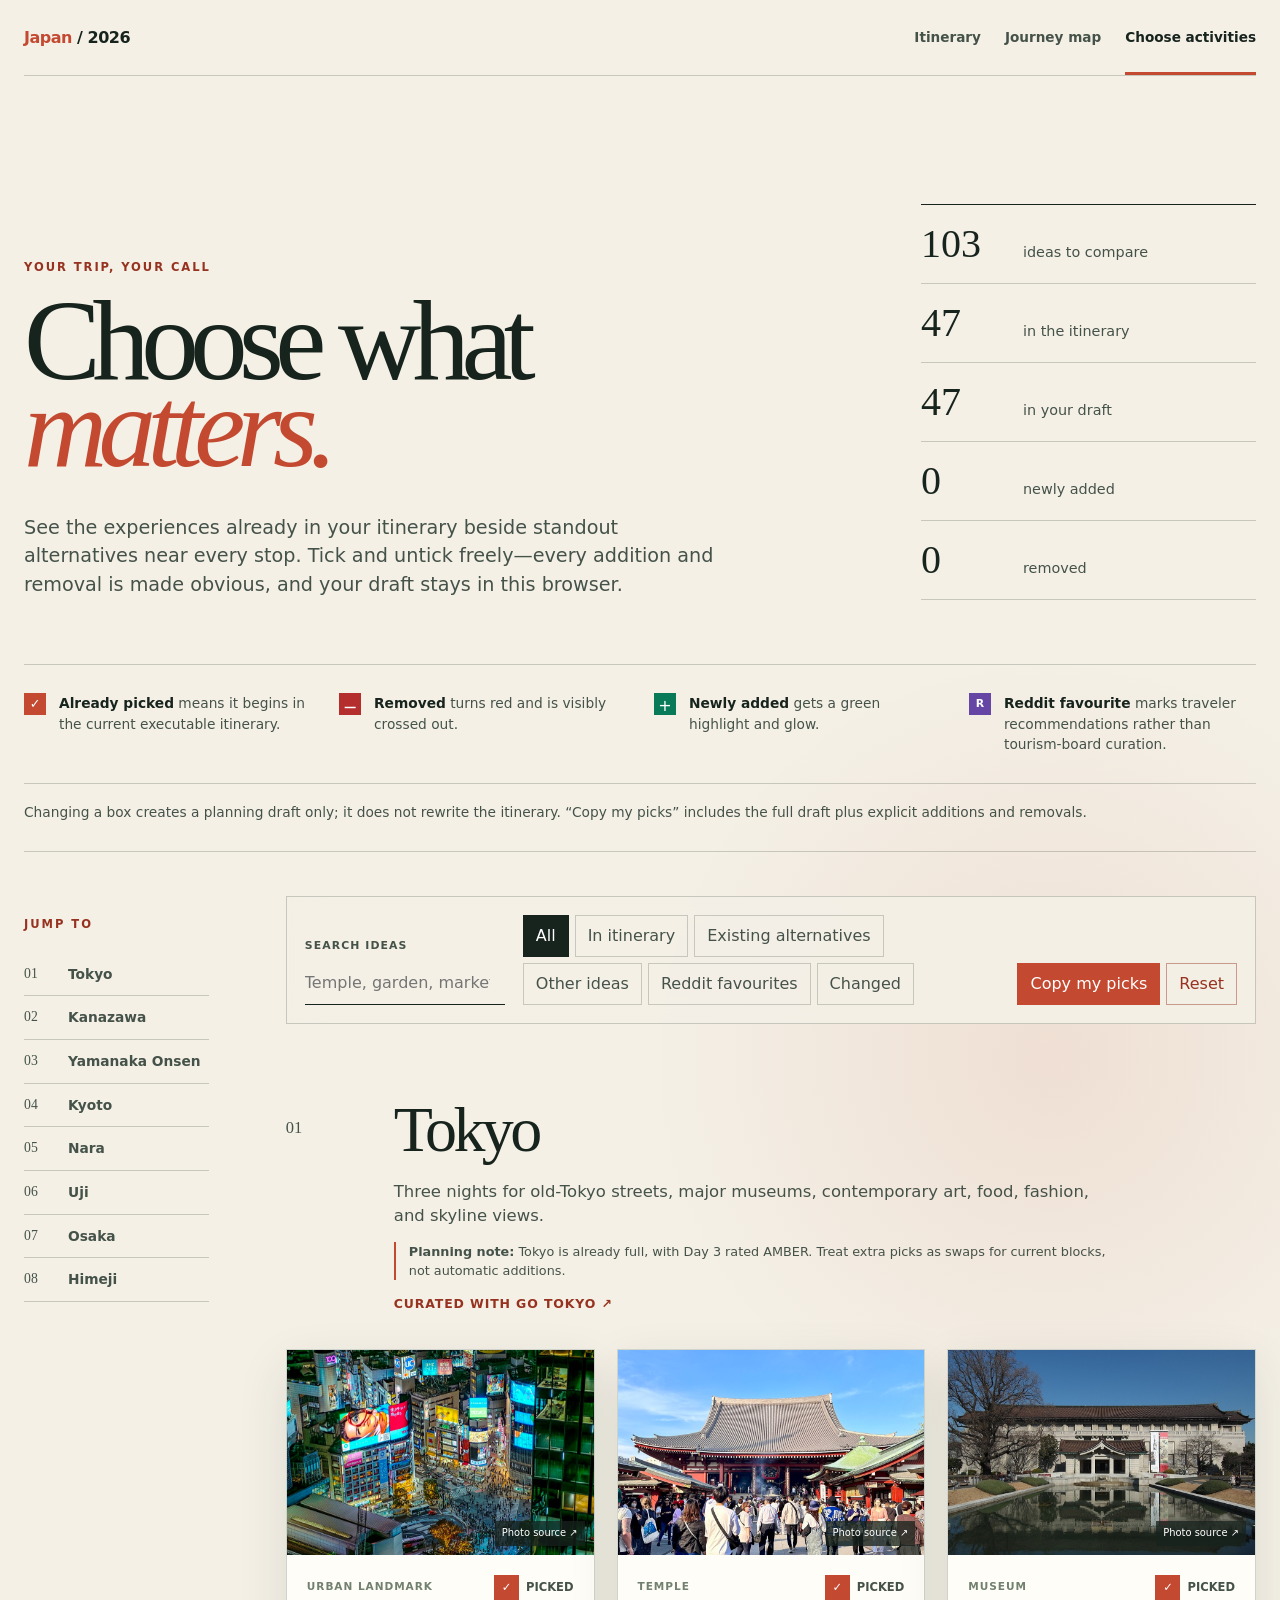
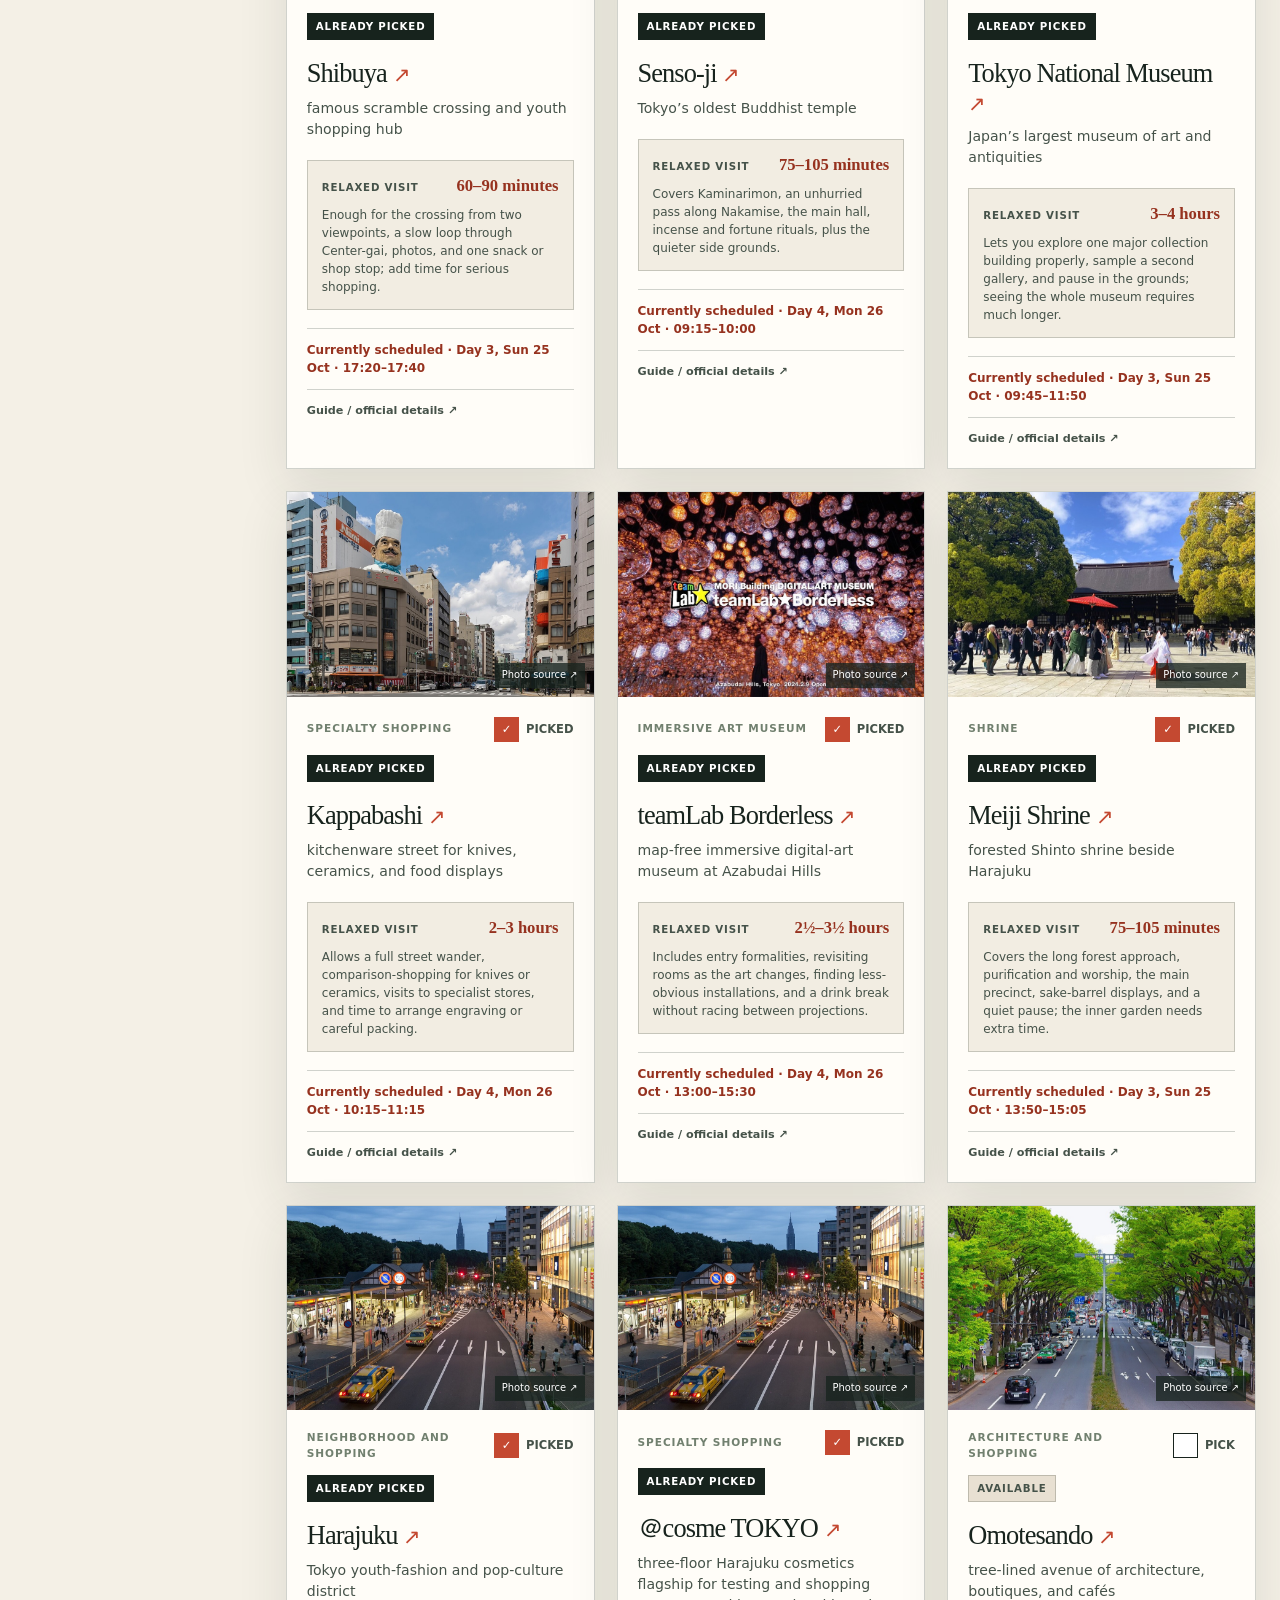
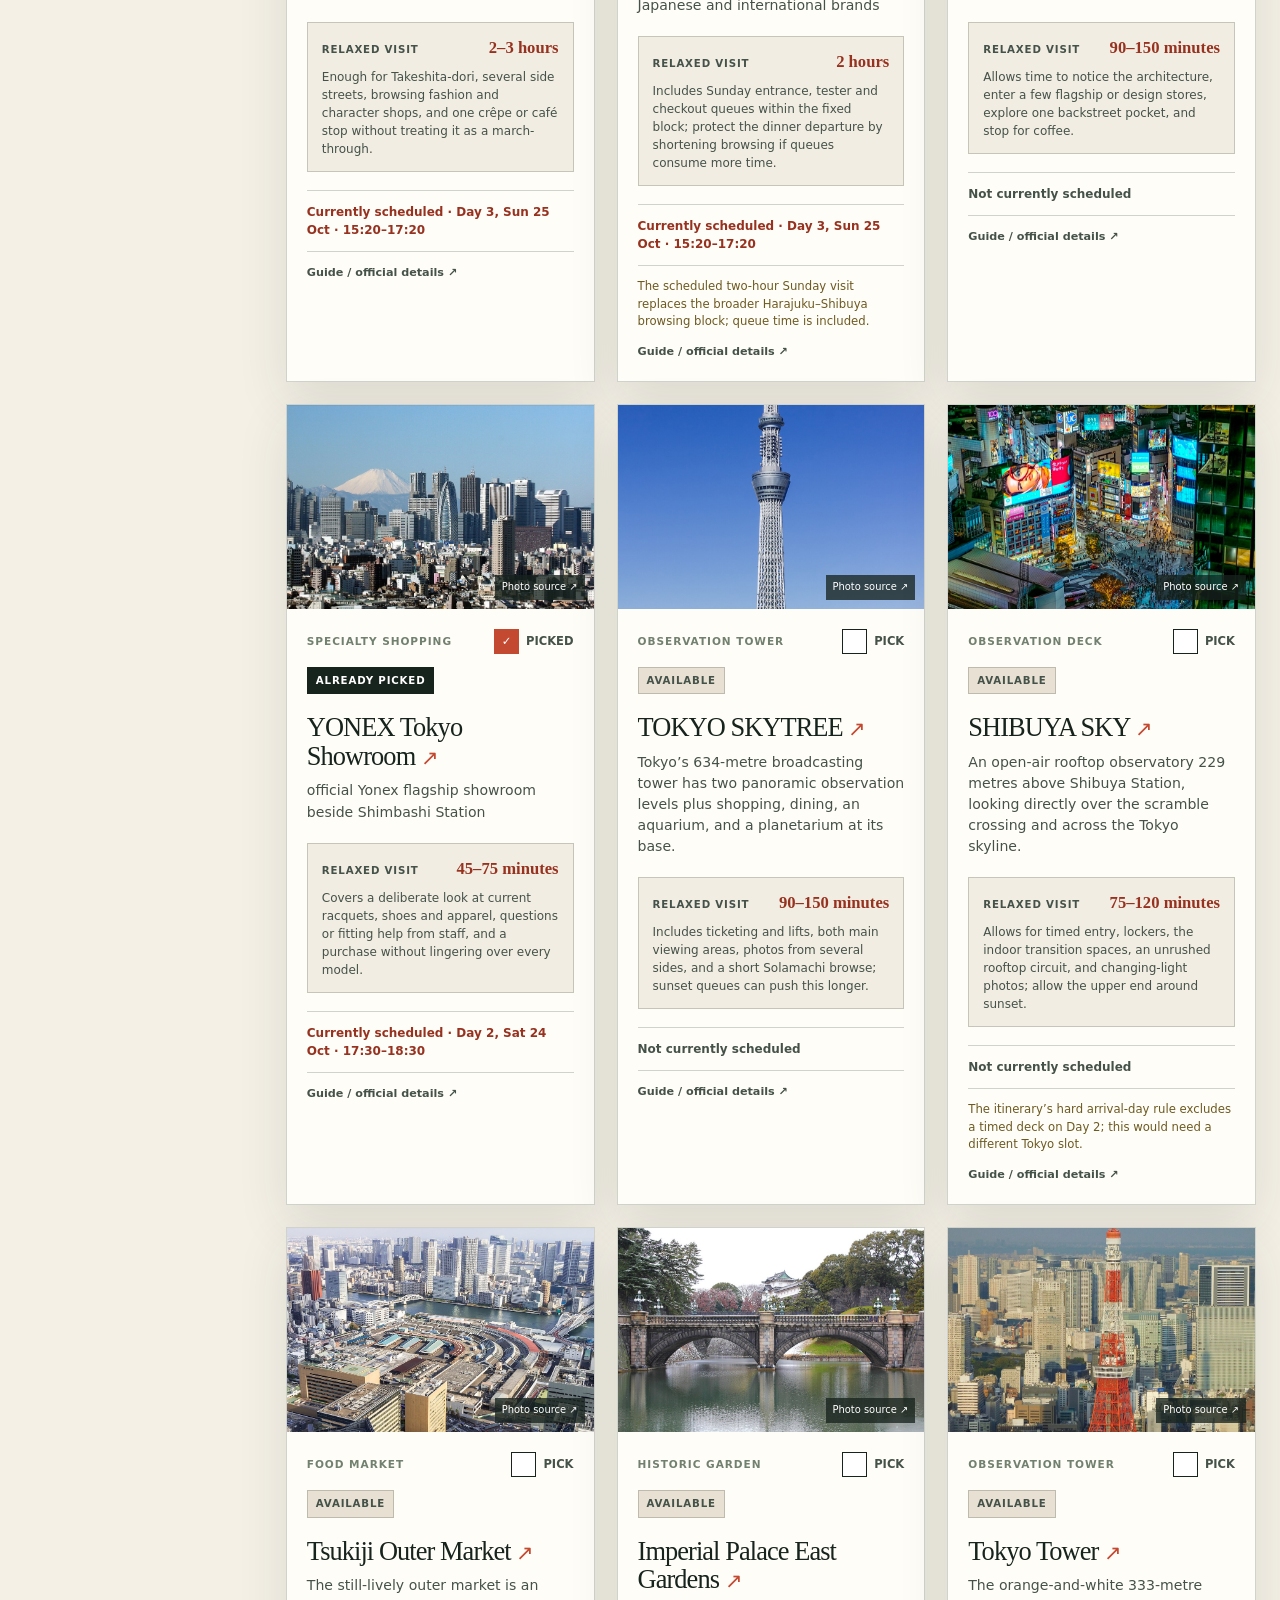
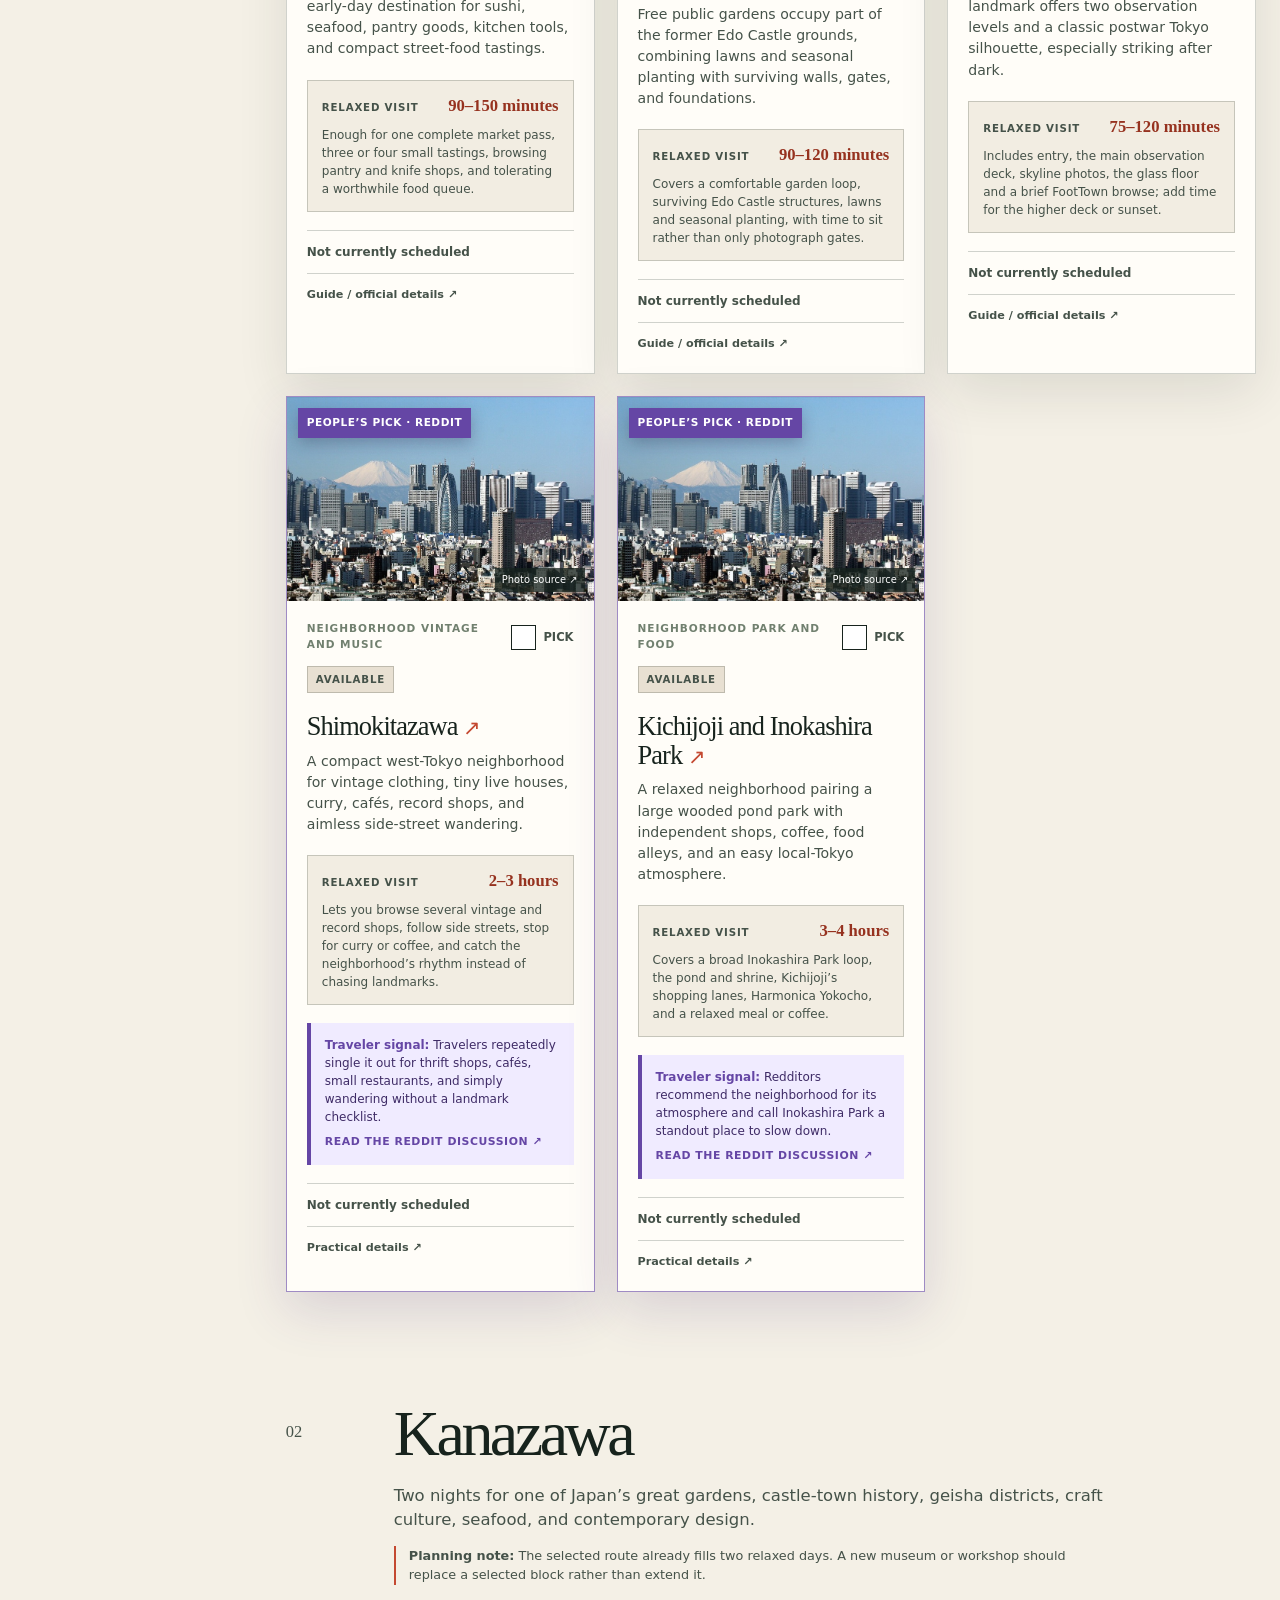
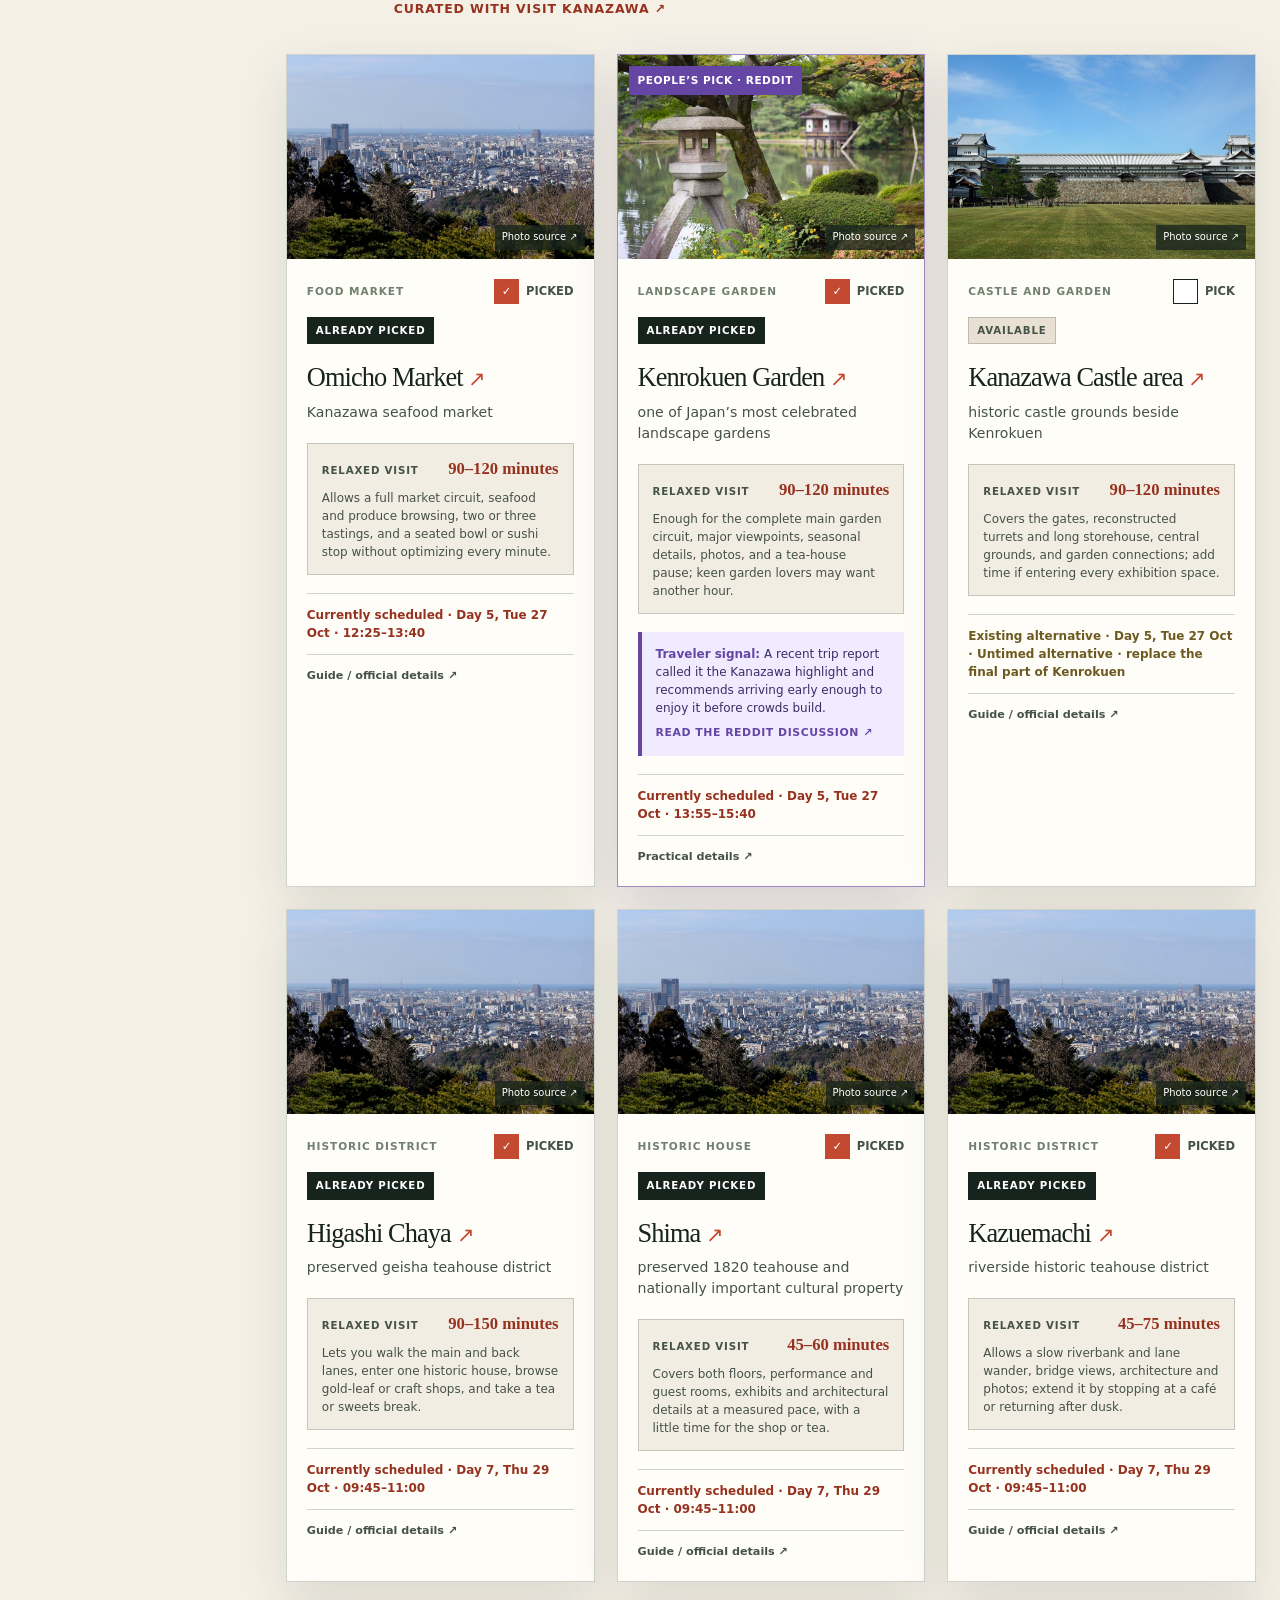
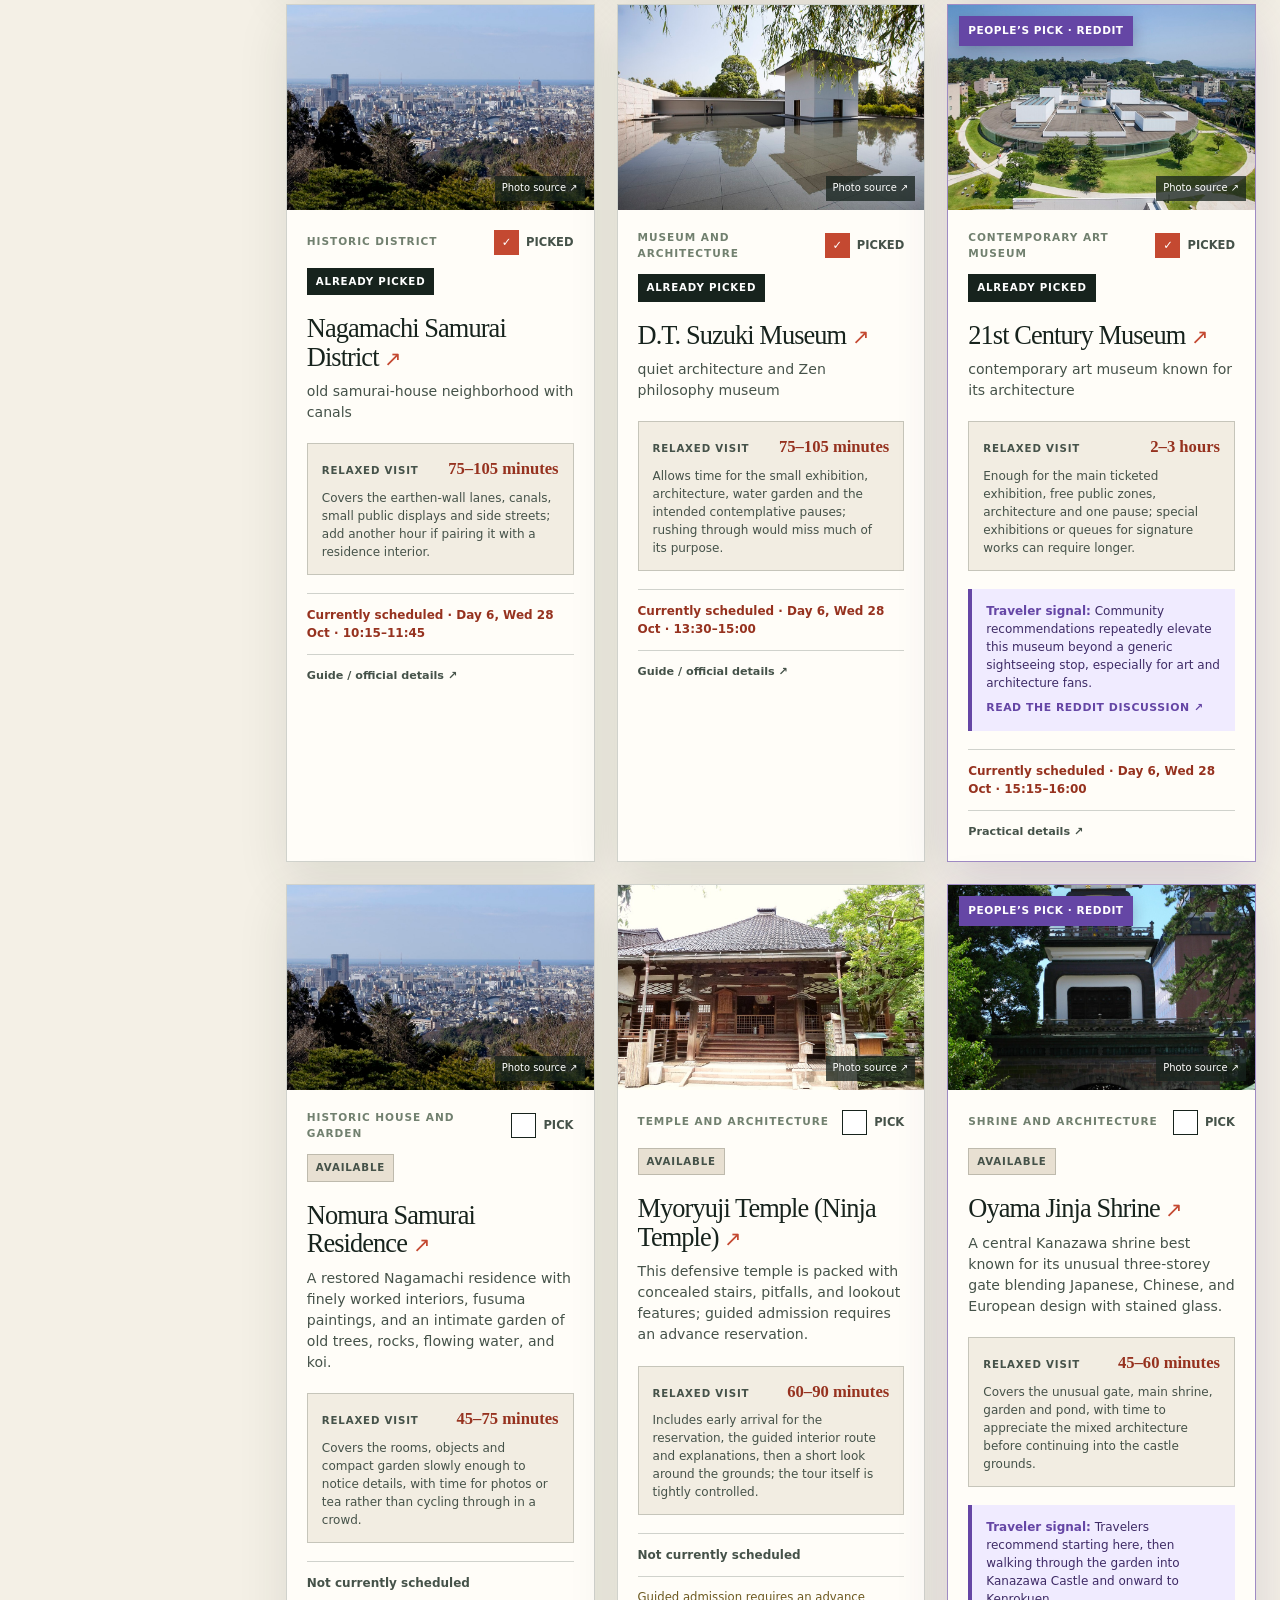
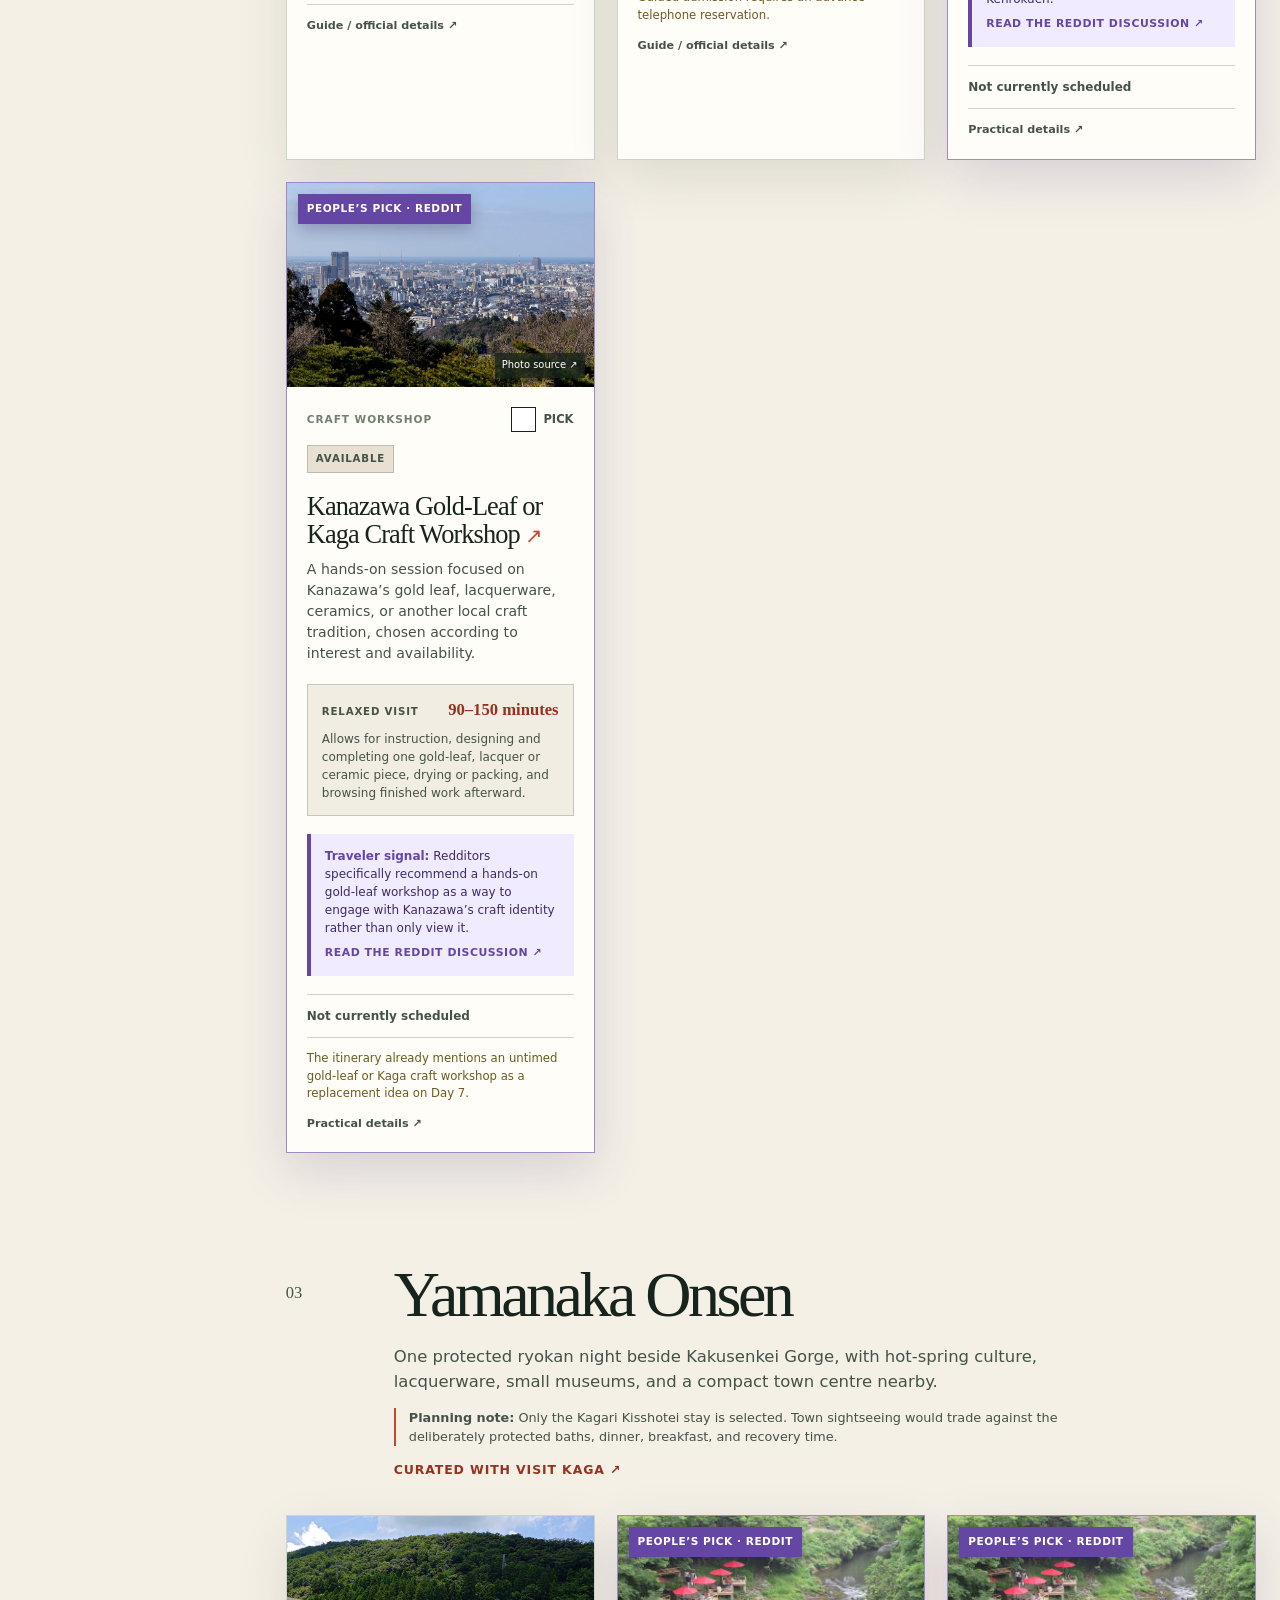
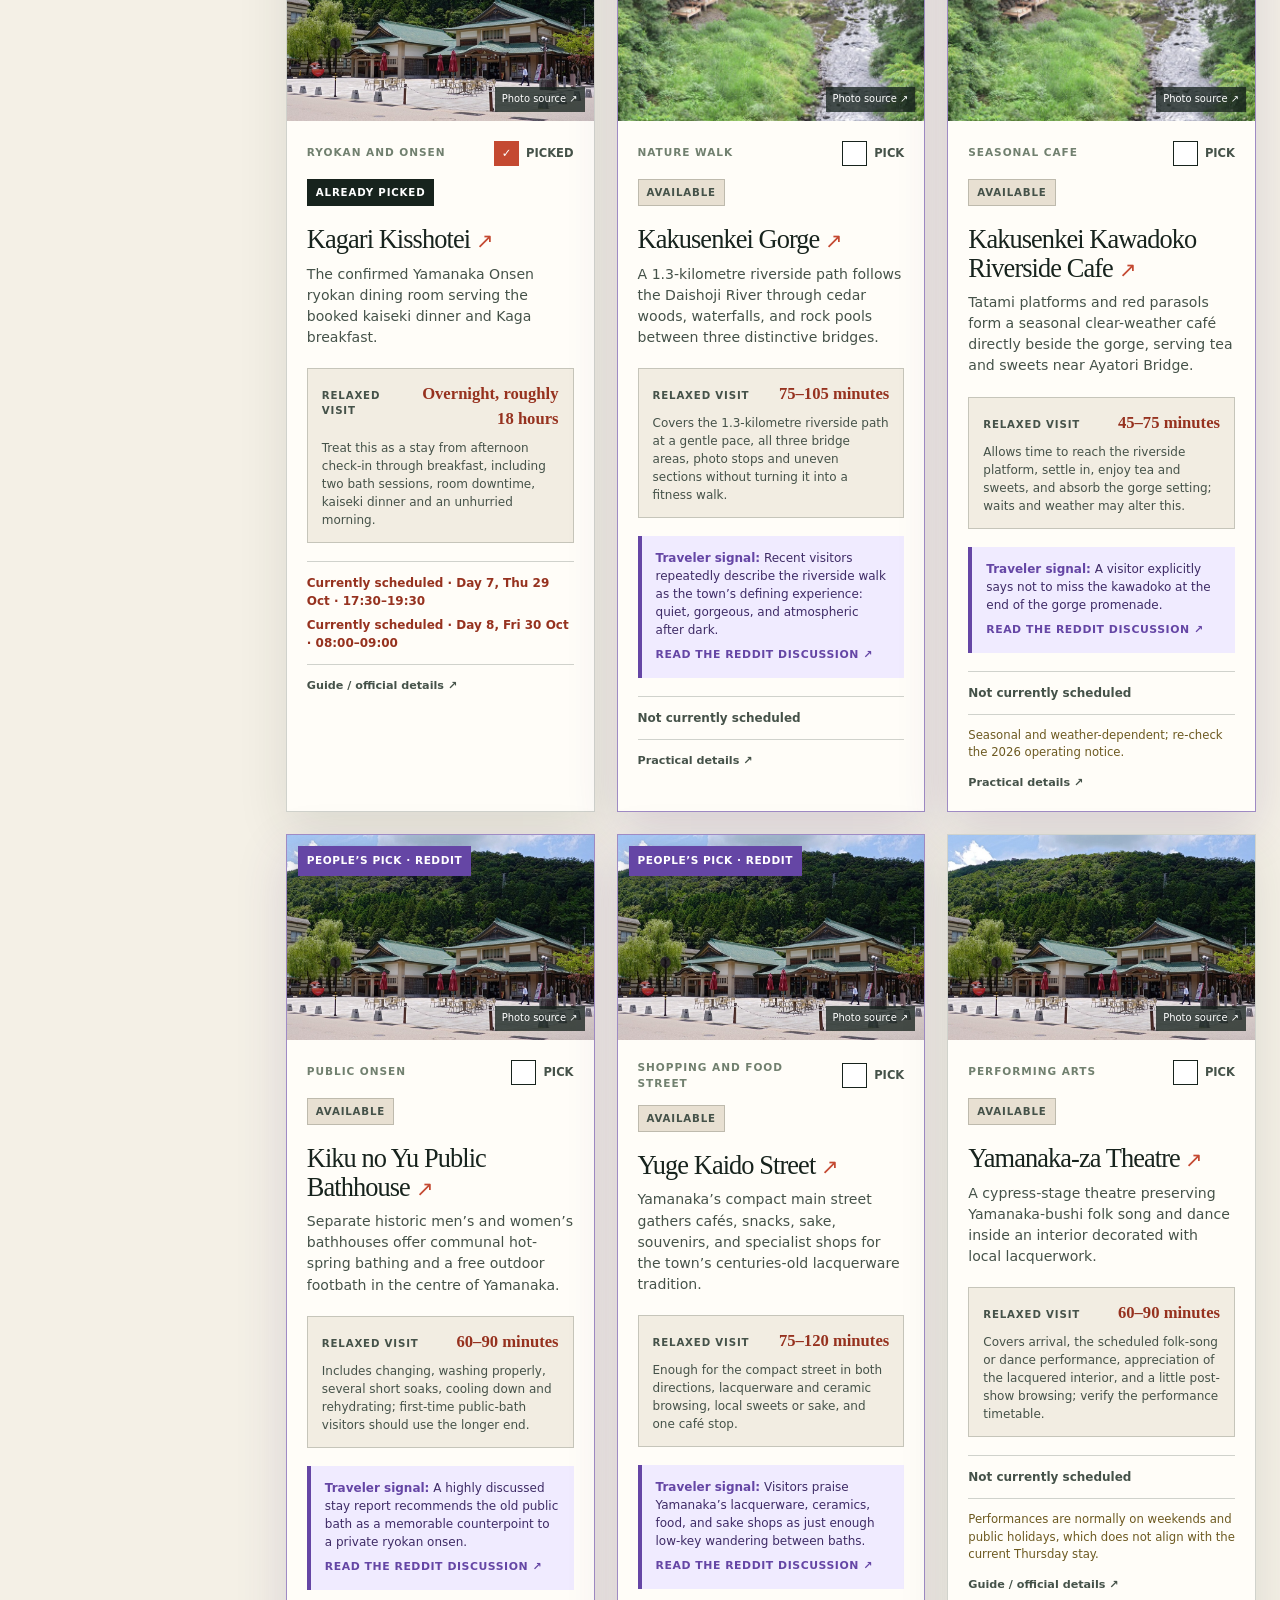
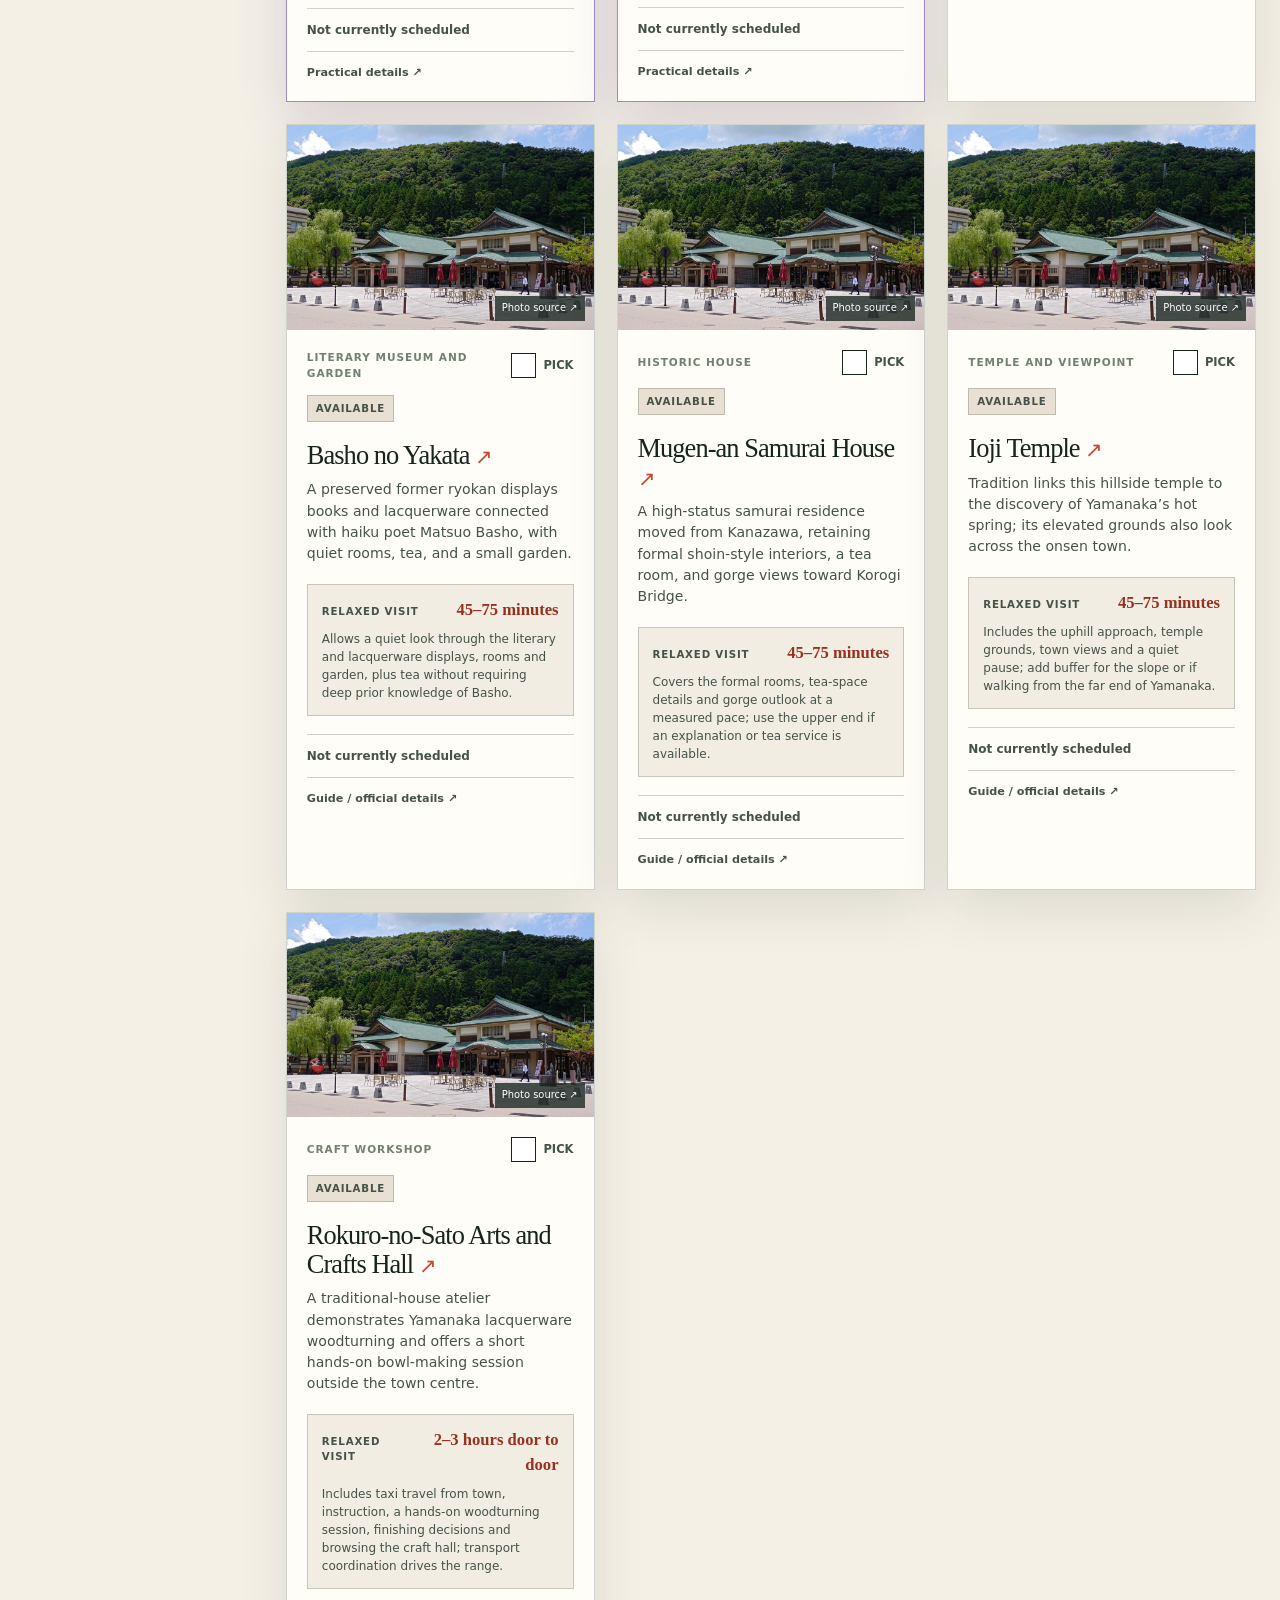
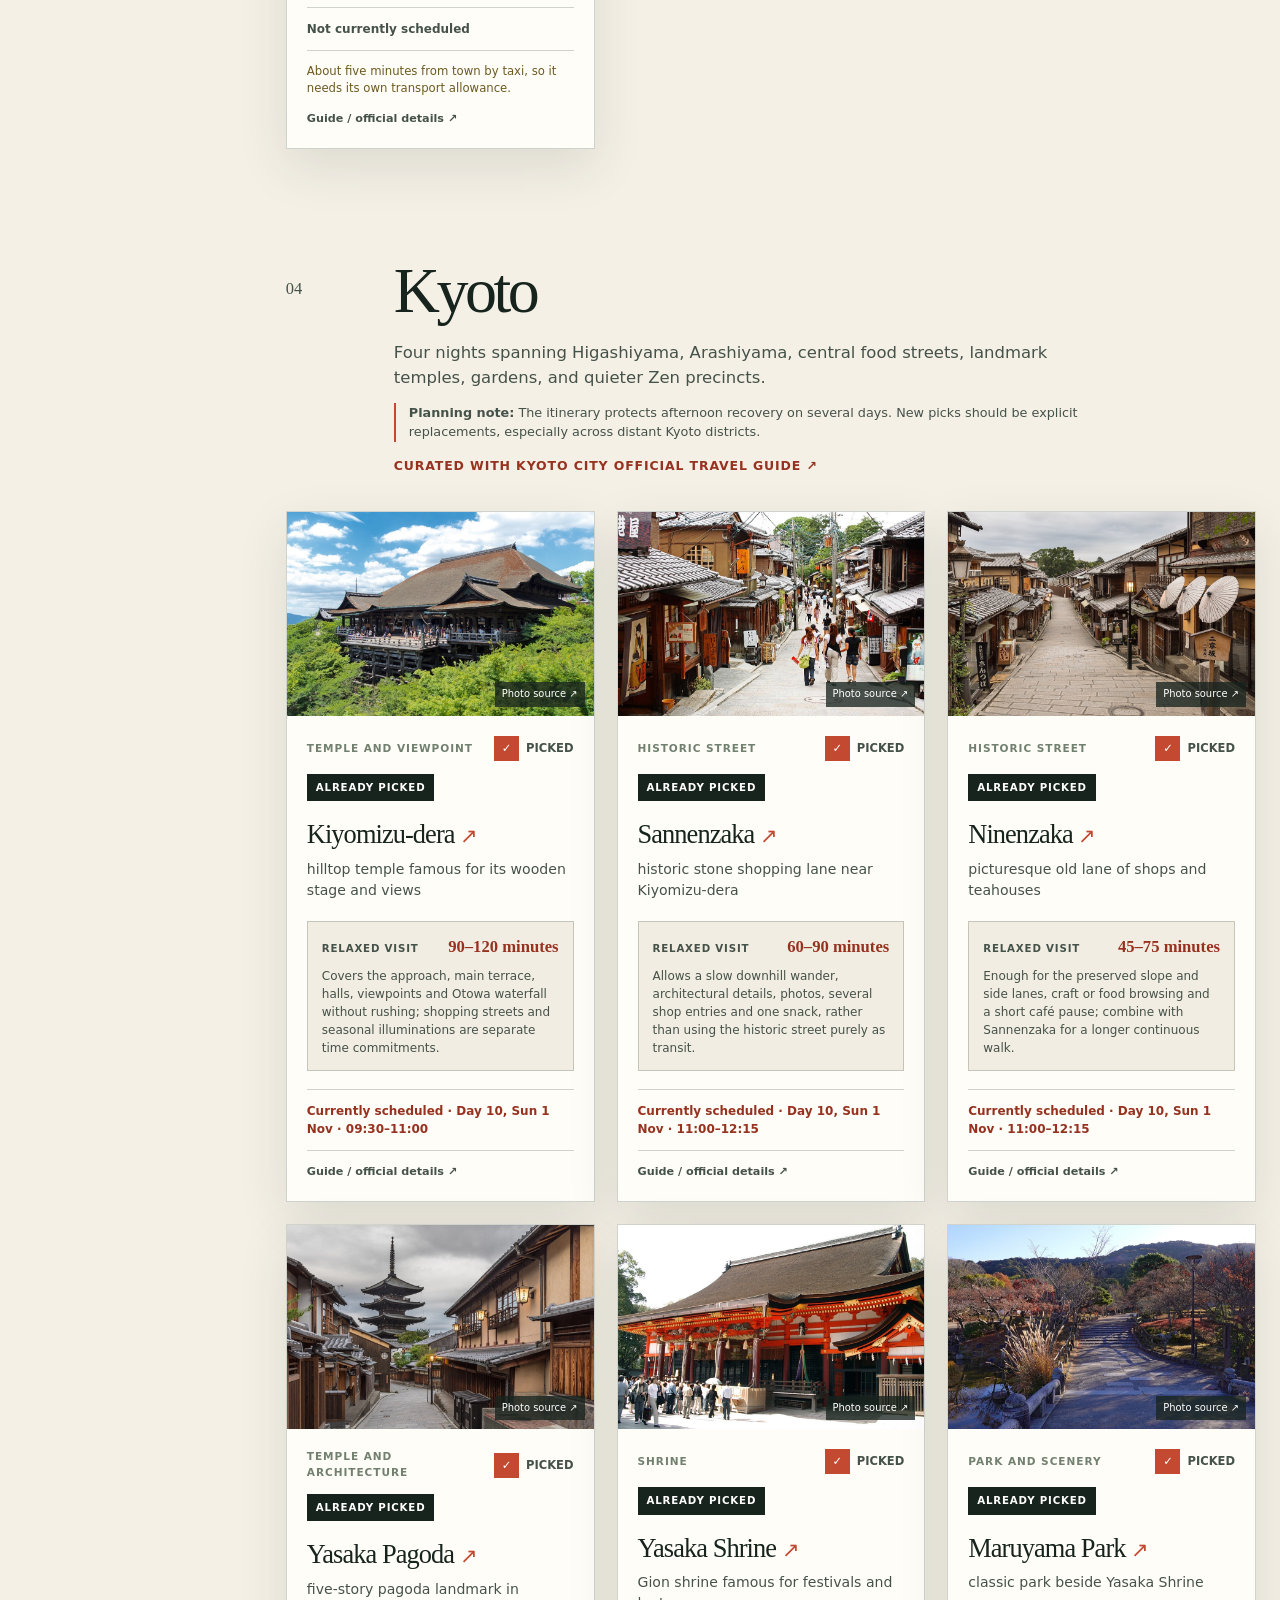
==== examples/japan/activity-options.html @ 7fdbbef5 "feat: migrate Japan reference itinerary" ====
<!DOCTYPE html>
<!-- GENERATED FILE: edit data/*.yaml or src/*, then run ruby bin/build. -->
<html lang="en-AU">
<head>
<meta charset="utf-8"/>
<meta content="width=device-width, initial-scale=1" name="viewport"/>
<meta content="Compare the activities already in the Japan itinerary with highly recommended nearby alternatives." name="description"/>
<meta content="Choose what matters. — Japan 2026 activity shortlist" property="og:title"/>
<meta content="See what is already scheduled, compare standout nearby alternatives, and make your own picks." property="og:description"/>
<meta content="website" property="og:type"/>
<meta content="https://rogers-japan-2026-activity-chooser.muddy-puppy-8706.chatgpt.site/og.png" property="og:image"/><meta content="summary_large_image" name="twitter:card"/>
<title>Choose your Japan experiences — Fri 23 Oct to Fri 6 Nov</title>
<style>
:root {
  --ink: #17231d;
  --ink-soft: #455249;
  --paper: #f4f0e6;
  --paper-deep: #e8e0d2;
  --card: #fffdf8;
  --vermilion: #c44931;
  --vermilion-dark: #96321f;
  --sage: #71806f;
  --added: #087a58;
  --added-soft: #dff8ec;
  --removed: #b52e2e;
  --removed-soft: #fff0ed;
  --community: #6546a5;
  --community-soft: #f0ebff;
  --line: rgba(23, 35, 29, 0.2);
  --shadow: 0 18px 48px rgba(38, 43, 35, 0.11);
}

* { box-sizing: border-box; }

html { scroll-behavior: smooth; }

body {
  margin: 0;
  color: var(--ink);
  background:
    radial-gradient(circle at 82% 3%, rgba(196, 73, 49, 0.1), transparent 25rem),
    var(--paper);
  font-family: Inter, ui-sans-serif, system-ui, -apple-system, BlinkMacSystemFont, "Segoe UI", sans-serif;
  line-height: 1.5;
}

a { color: inherit; }

button,
input { font: inherit; }

.skip-link {
  position: fixed;
  z-index: 50;
  top: 10px;
  left: 10px;
  padding: 10px 14px;
  color: white;
  background: var(--ink);
  transform: translateY(-160%);
}

.skip-link:focus { transform: translateY(0); }

:focus-visible {
  outline: 3px solid var(--vermilion);
  outline-offset: 3px;
}

.site-header {
  width: min(1480px, calc(100% - 48px));
  min-height: 76px;
  margin: 0 auto;
  display: flex;
  align-items: center;
  justify-content: space-between;
  gap: 24px;
  border-bottom: 1px solid var(--line);
}

.wordmark {
  font-weight: 800;
  letter-spacing: -0.03em;
  text-decoration: none;
}

.wordmark span { color: var(--vermilion); }

.site-header nav {
  display: flex;
  align-items: center;
  gap: 24px;
  font-size: 0.85rem;
  font-weight: 700;
}

.site-header nav a {
  padding: 27px 0 24px;
  color: var(--ink-soft);
  text-decoration: none;
  border-bottom: 3px solid transparent;
}

.site-header nav a[aria-current="page"] {
  color: var(--ink);
  border-bottom-color: var(--vermilion);
}

main {
  width: min(1480px, calc(100% - 48px));
  margin: 0 auto;
  padding-bottom: 100px;
}

.hero {
  min-height: 530px;
  display: grid;
  grid-template-columns: minmax(0, 1.4fr) minmax(300px, 0.6fr);
  gap: clamp(50px, 9vw, 160px);
  align-items: end;
  padding: clamp(70px, 10vw, 150px) 0 64px;
  border-bottom: 1px solid var(--line);
}

.eyebrow,
.explorer-nav > p {
  margin: 0 0 20px;
  color: var(--vermilion-dark);
  font-size: 0.72rem;
  font-weight: 800;
  letter-spacing: 0.17em;
  text-transform: uppercase;
}

.hero h1 {
  margin: 0;
  max-width: 900px;
  font-family: Georgia, "Times New Roman", serif;
  font-size: clamp(4rem, 9vw, 9rem);
  font-weight: 400;
  letter-spacing: -0.075em;
  line-height: 0.76;
}

.hero h1 em { color: var(--vermilion); font-weight: 400; }

.hero__lede {
  max-width: 690px;
  margin: 42px 0 0;
  color: var(--ink-soft);
  font-size: clamp(1rem, 1.5vw, 1.23rem);
}

.hero__summary {
  display: grid;
  border-top: 1px solid var(--ink);
}

.hero__summary div {
  display: grid;
  grid-template-columns: 90px 1fr;
  align-items: baseline;
  gap: 12px;
  padding: 19px 0;
  border-bottom: 1px solid var(--line);
}

.hero__summary strong {
  font-family: Georgia, "Times New Roman", serif;
  font-size: 2.5rem;
  font-weight: 400;
  line-height: 1;
}

.hero__summary span { color: var(--ink-soft); font-size: 0.9rem; }

.how-it-works {
  display: grid;
  grid-template-columns: repeat(4, minmax(0, 1fr));
  gap: 28px;
  padding: 28px 0;
  border-bottom: 1px solid var(--line);
}

.how-it-works > div { display: flex; gap: 13px; align-items: flex-start; }
.how-it-works p { margin: 0; color: var(--ink-soft); font-size: 0.86rem; }
.how-it-works strong { color: var(--ink); }
.how-it-works__note { grid-column: 1 / -1; padding: 18px 0 0; border-top: 1px solid var(--line); }

.legend-check,
.legend-removed,
.legend-added,
.legend-community {
  flex: 0 0 auto;
  width: 22px;
  height: 22px;
  display: inline-grid;
  place-items: center;
  border: 1px solid var(--ink);
}

.legend-check { color: white; background: var(--vermilion); border-color: var(--vermilion); font-size: 0.8rem; }
.legend-removed { color: white; background: var(--removed); border-color: var(--removed); font-size: 1.1rem; }
.legend-added { color: white; background: var(--added); border-color: var(--added); font-size: 1rem; }
.legend-community { color: white; background: var(--community); border-color: var(--community); font-size: 0.68rem; font-weight: 900; }

.explorer-shell {
  display: grid;
  grid-template-columns: 185px minmax(0, 1fr);
  gap: clamp(35px, 6vw, 90px);
  padding-top: 64px;
}

.explorer-nav {
  align-self: start;
  position: sticky;
  top: 24px;
  display: grid;
}

.explorer-nav a {
  display: grid;
  grid-template-columns: 34px 1fr;
  gap: 10px;
  padding: 11px 0;
  color: var(--ink-soft);
  font-size: 0.86rem;
  font-weight: 700;
  text-decoration: none;
  border-bottom: 1px solid var(--line);
}

.explorer-nav a:hover { color: var(--vermilion-dark); }
.explorer-nav a span { font-family: Georgia, serif; font-weight: 400; }

.toolbar {
  position: sticky;
  z-index: 8;
  top: 0;
  display: grid;
  grid-template-columns: minmax(200px, 1fr) auto auto;
  gap: 18px;
  align-items: end;
  margin: -20px 0 74px;
  padding: 18px;
  background: rgba(244, 240, 230, 0.94);
  border: 1px solid var(--line);
  backdrop-filter: blur(16px);
}

.search-control { display: grid; gap: 7px; }
.search-control span { color: var(--ink-soft); font-size: 0.68rem; font-weight: 800; letter-spacing: 0.1em; text-transform: uppercase; }
.search-control input { width: 100%; padding: 9px 0; color: var(--ink); background: transparent; border: 0; border-bottom: 1px solid var(--ink); }

.filter-control { display: flex; flex-wrap: wrap; gap: 6px; }
.filter-control button,
.copy-button,
.reset-button {
  min-height: 40px;
  padding: 8px 12px;
  color: var(--ink-soft);
  background: transparent;
  border: 1px solid var(--line);
  cursor: pointer;
}

.filter-control button[aria-pressed="true"] { color: white; background: var(--ink); border-color: var(--ink); }
.draft-actions { display: flex; gap: 6px; }
.copy-button { color: white; background: var(--vermilion); border-color: var(--vermilion); }
.reset-button { color: var(--vermilion-dark); border-color: rgba(150, 50, 31, 0.45); }

.destination {
  scroll-margin-top: 100px;
  padding: 0 0 110px;
}

.destination__header {
  display: grid;
  grid-template-columns: 80px minmax(0, 720px);
  gap: 28px;
  margin-bottom: 34px;
}

.destination__number {
  margin: 10px 0 0;
  font-family: Georgia, serif;
  font-size: 2rem;
  color: var(--vermilion);
}

.destination__header h2 {
  margin: 0;
  font-family: Georgia, "Times New Roman", serif;
  font-size: clamp(2.8rem, 5vw, 5.2rem);
  font-weight: 400;
  letter-spacing: -0.055em;
  line-height: 1;
}

.destination__header p { margin: 18px 0 11px; color: var(--ink-soft); font-size: 1.03rem; }
.destination__header .planning-note { margin-top: 13px; padding-left: 13px; color: var(--ink-soft); font-size: 0.8rem; border-left: 2px solid var(--vermilion); }
.destination__header a { color: var(--vermilion-dark); font-size: 0.78rem; font-weight: 800; text-decoration: none; text-transform: uppercase; letter-spacing: 0.07em; }

.activity-grid {
  display: grid;
  grid-template-columns: repeat(3, minmax(0, 1fr));
  gap: 22px;
}

.activity-card {
  position: relative;
  min-width: 0;
  overflow: hidden;
  background: var(--card);
  border: 1px solid var(--line);
  box-shadow: var(--shadow);
  transition: transform 180ms ease, opacity 180ms ease;
}

.activity-card:hover { transform: translateY(-3px); }
.activity-card[hidden] { display: none; }

.activity-card.is-community:not([data-change="added"]):not([data-change="removed"]) {
  border-color: rgba(101, 70, 165, 0.62);
  box-shadow: 0 18px 48px rgba(72, 48, 125, 0.16), inset 0 5px 0 var(--community);
}

.activity-card[data-change="added"] {
  background: linear-gradient(145deg, var(--added-soft), var(--card) 45%);
  border: 2px solid var(--added);
  box-shadow: 0 0 0 5px rgba(8, 122, 88, 0.12), 0 22px 55px rgba(8, 122, 88, 0.24);
  animation: added-pulse 900ms ease-out 1;
}

.activity-card[data-change="removed"] {
  color: #6d2525;
  background: var(--removed-soft);
  border: 2px solid var(--removed);
  box-shadow: 0 18px 42px rgba(181, 46, 46, 0.18);
}

.activity-card[data-change="removed"]::before,
.activity-card[data-change="removed"]::after {
  content: "";
  position: absolute;
  z-index: 6;
  top: 48%;
  left: -7%;
  width: 114%;
  height: 4px;
  pointer-events: none;
  background: rgba(181, 46, 46, 0.8);
  box-shadow: 0 1px 0 rgba(255, 255, 255, 0.7);
  transform: rotate(-9deg);
}

.activity-card[data-change="removed"]::after { transform: rotate(9deg); }
.activity-card[data-change="removed"] .activity-card__media img { filter: grayscale(1); opacity: 0.52; }
.activity-card[data-change="removed"] h3 a,
.activity-card[data-change="removed"] .activity-card__description { text-decoration: line-through; text-decoration-thickness: 2px; }

@keyframes added-pulse {
  0% { box-shadow: 0 0 0 0 rgba(8, 122, 88, 0.5), 0 22px 55px rgba(8, 122, 88, 0.24); }
  100% { box-shadow: 0 0 0 12px rgba(8, 122, 88, 0), 0 22px 55px rgba(8, 122, 88, 0.24); }
}

.activity-card__media {
  position: relative;
  aspect-ratio: 3 / 2;
  margin: 0;
  overflow: hidden;
  background: var(--paper-deep);
}

.activity-card__media img { width: 100%; height: 100%; display: block; object-fit: cover; transition: transform 500ms ease; }
.activity-card:hover .activity-card__media img { transform: scale(1.025); }
.activity-card__media > a { position: absolute; right: 9px; bottom: 9px; padding: 5px 7px; color: white; background: rgba(23, 35, 29, 0.76); font-size: 0.62rem; text-decoration: none; }
.community-ribbon { position: absolute; top: 11px; left: 11px; padding: 7px 9px; color: white; background: var(--community); box-shadow: 0 5px 16px rgba(31, 20, 57, 0.28); font-size: 0.66rem; font-weight: 850; letter-spacing: 0.05em; text-transform: uppercase; }

.activity-card__body { display: flex; min-height: 320px; flex-direction: column; padding: 20px; }
.activity-card__topline { display: flex; align-items: center; justify-content: space-between; gap: 12px; }
.category { color: var(--sage); font-size: 0.66rem; font-weight: 800; letter-spacing: 0.09em; text-transform: uppercase; }

.change-status {
  align-self: flex-start;
  margin: 13px 0 0;
  padding: 5px 8px;
  color: var(--ink-soft);
  background: var(--paper-deep);
  border: 1px solid var(--line);
  font-size: 0.64rem;
  font-weight: 900;
  letter-spacing: 0.08em;
  text-transform: uppercase;
}

.activity-card[data-change="already-picked"] .change-status { color: white; background: var(--ink); border-color: var(--ink); }
.activity-card[data-change="added"] .change-status { color: white; background: var(--added); border-color: var(--added); }
.activity-card[data-change="removed"] .change-status { color: white; background: var(--removed); border-color: var(--removed); }

.pick-control { cursor: pointer; }
.pick-control > input { position: absolute; opacity: 0; pointer-events: none; }
.pick-control > span { display: flex; align-items: center; gap: 7px; color: var(--ink-soft); font-size: 0.72rem; font-weight: 800; text-transform: uppercase; }
.pick-control__box { width: 25px; height: 25px; display: inline-grid; place-items: center; border: 1px solid var(--ink); background: white; }
.pick-control > input:checked + span .pick-control__box { color: white; background: var(--vermilion); border-color: var(--vermilion); }
.pick-control > input:checked + span .pick-control__box::after { content: "✓"; }
.pick-control > input:focus-visible + span .pick-control__box { outline: 3px solid var(--vermilion); outline-offset: 3px; }

.activity-card h3 { margin: 19px 0 10px; font-family: Georgia, "Times New Roman", serif; font-size: 1.65rem; font-weight: 400; letter-spacing: -0.035em; line-height: 1.08; }
.activity-card h3 a { text-decoration: none; }
.activity-card h3 a:hover { color: var(--vermilion-dark); }
.activity-card h3 span { color: var(--vermilion); font-family: Inter, sans-serif; font-size: 0.8em; }
.activity-card__description { margin: 0 0 20px; color: var(--ink-soft); font-size: 0.88rem; }

.duration-guidance {
  margin: 0 0 18px;
  padding: 13px 14px;
  background: rgba(232, 224, 210, 0.55);
  border: 1px solid var(--line);
}

.duration-guidance__heading { display: flex; align-items: baseline; justify-content: space-between; gap: 12px; margin: 0 0 7px; }
.duration-guidance__heading span { color: var(--ink-soft); font-size: 0.64rem; font-weight: 850; letter-spacing: 0.08em; text-transform: uppercase; }
.duration-guidance__heading strong { color: var(--vermilion-dark); font-family: Georgia, "Times New Roman", serif; font-size: 1.04rem; font-weight: 600; text-align: right; }
.duration-guidance > p:last-child { margin: 0; color: var(--ink-soft); font-size: 0.75rem; }
.activity-card[data-change="added"] .duration-guidance { background: rgba(223, 248, 236, 0.72); border-color: rgba(8, 122, 88, 0.35); }
.activity-card[data-change="removed"] .duration-guidance { background: rgba(255, 255, 255, 0.48); border-color: rgba(181, 46, 46, 0.35); }

.community-proof {
  margin: 0 0 18px;
  padding: 13px 14px;
  color: #3e2b66;
  background: var(--community-soft);
  border-left: 4px solid var(--community);
}

.community-proof p { margin: 0; font-size: 0.75rem; }
.community-proof strong { color: var(--community); }
.community-proof a { display: inline-block; margin-top: 8px; color: var(--community); font-size: 0.68rem; font-weight: 850; text-decoration: none; text-transform: uppercase; letter-spacing: 0.05em; }
.community-proof a:hover { text-decoration: underline; }

.schedule-note { margin-top: auto; padding: 12px 0; border-top: 1px solid var(--line); border-bottom: 1px solid var(--line); }
.schedule-note p { margin: 0; font-size: 0.75rem; font-weight: 750; }
.schedule-note p + p { margin-top: 6px; }
.schedule-note--selected { color: var(--vermilion-dark); }
.schedule-note--alternative { color: #6d5a21; }
.schedule-note--unscheduled { color: var(--ink-soft); }
.option-note { margin: 12px 0 0; color: #6d5a21; font-size: 0.73rem; }
.recommendation-link { display: inline-block; margin-top: 13px; color: var(--ink-soft); font-size: 0.7rem; font-weight: 700; text-decoration: none; }
.recommendation-link:hover { color: var(--vermilion-dark); }

.empty-state,
.no-results { padding: 28px; color: var(--ink-soft); border: 1px dashed var(--line); text-align: center; }

.toast { position: fixed; right: 22px; bottom: 22px; z-index: 20; padding: 13px 17px; color: white; background: var(--ink); box-shadow: var(--shadow); font-size: 0.84rem; }

@media (max-width: 1120px) {
  .activity-grid { grid-template-columns: repeat(2, minmax(0, 1fr)); }
  .toolbar { grid-template-columns: 1fr; }
  .filter-control { order: 2; }
  .draft-actions { justify-self: start; }
}

@media (max-width: 760px) {
  .site-header,
  main { width: min(100% - 28px, 1480px); }
  .site-header { align-items: flex-start; flex-direction: column; padding: 18px 0 0; }
  .site-header nav { width: 100%; gap: 18px; overflow-x: auto; }
  .site-header nav a { flex: 0 0 auto; padding: 12px 0 14px; }
  .hero { min-height: auto; grid-template-columns: 1fr; gap: 60px; padding: 80px 0 45px; }
  .hero h1 { font-size: clamp(4rem, 21vw, 7rem); }
  .how-it-works { grid-template-columns: 1fr; }
  .how-it-works__note { grid-column: auto; padding: 18px 0 0; border-top: 1px solid var(--line); }
  .explorer-shell { grid-template-columns: 1fr; padding-top: 30px; }
  .explorer-nav { position: static; grid-template-columns: repeat(2, minmax(0, 1fr)); }
  .explorer-nav > p { grid-column: 1 / -1; }
  .toolbar { top: 0; margin: 12px 0 64px; }
  .destination__header { grid-template-columns: 45px minmax(0, 1fr); gap: 10px; }
  .activity-grid { grid-template-columns: 1fr; }
}

@media (prefers-reduced-motion: reduce) {
  html { scroll-behavior: auto; }
  *, *::before, *::after { animation-duration: 0.01ms !important; transition-duration: 0.01ms !important; }
}

</style>
</head>
<body>
<a class="skip-link" href="#options">Skip to activity options</a>
<header class="site-header">
  <a class="wordmark" href="index.html"><span>Japan</span> / 2026</a>
  <nav aria-label="Trip pages">
    <a href="index.html">Itinerary</a>
    <a href="journey-map.html">Journey map</a>
    <a aria-current="page" href="activity-options.html">Choose activities</a>
  </nav>
</header>
<main>
  <section class="hero">
    <div class="hero__copy">
      <p class="eyebrow">Your trip, your call</p>
      <h1>Choose what<br/><em>matters.</em></h1>
      <p class="hero__lede">See the experiences already in your itinerary beside standout alternatives near every stop. Tick and untick freely—every addition and removal is made obvious, and your draft stays in this browser.</p>
    </div>
    <div class="hero__summary" aria-label="Selection summary">
      <div><strong data-total-count="">103</strong><span>ideas to compare</span></div>
      <div><strong data-itinerary-count="">47</strong><span>in the itinerary</span></div>
      <div><strong data-draft-count="">47</strong><span>in your draft</span></div>
      <div><strong data-added-count="">0</strong><span>newly added</span></div>
      <div><strong data-removed-count="">0</strong><span>removed</span></div>
    </div>
  </section>

  <section class="how-it-works" aria-label="How selections work">
    <div><span class="legend-check" aria-hidden="true">✓</span><p><strong>Already picked</strong> means it begins in the current executable itinerary.</p></div>
    <div><span class="legend-removed" aria-hidden="true">−</span><p><strong>Removed</strong> turns red and is visibly crossed out.</p></div>
    <div><span class="legend-added" aria-hidden="true">+</span><p><strong>Newly added</strong> gets a green highlight and glow.</p></div>
    <div><span class="legend-community" aria-hidden="true">R</span><p><strong>Reddit favourite</strong> marks traveler recommendations rather than tourism-board curation.</p></div>
    <p class="how-it-works__note">Changing a box creates a planning draft only; it does not rewrite the itinerary. “Copy my picks” includes the full draft plus explicit additions and removals.</p>
  </section>

  <div class="explorer-shell">
    <aside class="explorer-nav" aria-label="Locations">
      <p>Jump to</p>
            <a href="#tokyo"><span>01</span>Tokyo</a>
            <a href="#kanazawa"><span>02</span>Kanazawa</a>
            <a href="#yamanaka-onsen"><span>03</span>Yamanaka Onsen</a>
            <a href="#kyoto"><span>04</span>Kyoto</a>
            <a href="#nara"><span>05</span>Nara</a>
            <a href="#uji"><span>06</span>Uji</a>
            <a href="#osaka"><span>07</span>Osaka</a>
            <a href="#himeji"><span>08</span>Himeji</a>
          </aside>

    <div class="explorer-main">
      <section class="toolbar" aria-label="Activity controls">
        <label class="search-control">
          <span>Search ideas</span>
          <input autocomplete="off" data-search="" placeholder="Temple, garden, market…" type="search"/>
        </label>
        <div class="filter-control" aria-label="Filter activity options">
          <button aria-pressed="true" data-filter="all" type="button">All</button>
          <button aria-pressed="false" data-filter="selected" type="button">In itinerary</button>
          <button aria-pressed="false" data-filter="alternative" type="button">Existing alternatives</button>
          <button aria-pressed="false" data-filter="unscheduled" type="button">Other ideas</button>
          <button aria-pressed="false" data-filter="community" type="button">Reddit favourites</button>
          <button aria-pressed="false" data-filter="changed" type="button">Changed</button>
        </div>
        <div class="draft-actions"><button class="copy-button" data-copy="" type="button">Copy my picks</button><button class="reset-button" data-reset="" type="button">Reset</button></div>
      </section>

      <div id="options">
                        <section class="destination" id="tokyo">
          <header class="destination__header">
            <p class="destination__number">01</p>
            <div>
              <h2>Tokyo</h2>
              <p>Three nights for old-Tokyo streets, major museums, contemporary art, food, fashion, and skyline views.</p>
              <p class="planning-note"><strong>Planning note:</strong> Tokyo is already full, with Day 3 rated AMBER. Treat extra picks as swaps for current blocks, not automatic additions.</p>
              <a href="https://www.gotokyo.org/en/see-and-do/attractions/" rel="noopener noreferrer" target="_blank">Curated with GO TOKYO ↗</a>
            </div>
          </header>

          <div class="activity-grid">
                                                                        <article class="activity-card" data-card="" data-change="already-picked" data-community="false" data-destination="Tokyo" data-label="Shibuya" data-name="shibuya urban-landmark famous scramble crossing and youth shopping hub" data-state="selected">
              <figure class="activity-card__media">
                <img alt="Shibuya in Tokyo" decoding="async" height="720" loading="eager" src="assets/activity-options/shibuya.jpg" width="1080"/>
                                <a href="https://en.wikipedia.org/wiki/Shibuya_Crossing" rel="noopener noreferrer" target="_blank">Photo source ↗</a>
              </figure>
              <div class="activity-card__body">
                <div class="activity-card__topline">
                  <span class="category">Urban Landmark</span>
                  <label class="pick-control">
                    <input checked="checked" aria-label="Pick Shibuya" data-default="true" type="checkbox" value="shibuya"/>
                    <span><span class="pick-control__box" aria-hidden="true"></span><span class="pick-control__label">Pick</span></span>
                  </label>
                </div>
                <p class="change-status" data-change-status="">Already picked</p>
                <h3><a href="https://www.google.com/search?q=Shibuya+Tokyo+Japan" rel="noopener noreferrer" target="_blank">Shibuya <span aria-hidden="true">↗</span></a></h3>
                <p class="activity-card__description">famous scramble crossing and youth shopping hub</p>
                <section class="duration-guidance" aria-label="Recommended relaxed visit duration">
                  <p class="duration-guidance__heading"><span>Relaxed visit</span><strong>60–90 minutes</strong></p>
                  <p>Enough for the crossing from two viewpoints, a slow loop through Center-gai, photos, and one snack or shop stop; add time for serious shopping.</p>
                </section>
                                <div class="schedule-note schedule-note--selected">
                                      <p>Currently scheduled · Day 3, Sun 25 Oct · 17:20–17:40</p>                                  </div>
                                <a class="recommendation-link" href="https://www.gotokyo.org/en/destinations/western-tokyo/shibuya/index.html" rel="noopener noreferrer" target="_blank">Guide / official details ↗</a>
              </div>
            </article>
                                                                        <article class="activity-card" data-card="" data-change="already-picked" data-community="false" data-destination="Tokyo" data-label="Senso-ji" data-name="senso-ji temple tokyo’s oldest buddhist temple" data-state="selected">
              <figure class="activity-card__media">
                <img alt="Senso-ji in Tokyo" decoding="async" height="720" loading="eager" src="assets/activity-options/senso-ji.jpg" width="1080"/>
                                <a href="https://en.wikipedia.org/wiki/Sens%C5%8D-ji" rel="noopener noreferrer" target="_blank">Photo source ↗</a>
              </figure>
              <div class="activity-card__body">
                <div class="activity-card__topline">
                  <span class="category">Temple</span>
                  <label class="pick-control">
                    <input checked="checked" aria-label="Pick Senso-ji" data-default="true" type="checkbox" value="senso-ji"/>
                    <span><span class="pick-control__box" aria-hidden="true"></span><span class="pick-control__label">Pick</span></span>
                  </label>
                </div>
                <p class="change-status" data-change-status="">Already picked</p>
                <h3><a href="https://www.google.com/search?q=Senso-ji+Tokyo+Japan" rel="noopener noreferrer" target="_blank">Senso-ji <span aria-hidden="true">↗</span></a></h3>
                <p class="activity-card__description">Tokyo’s oldest Buddhist temple</p>
                <section class="duration-guidance" aria-label="Recommended relaxed visit duration">
                  <p class="duration-guidance__heading"><span>Relaxed visit</span><strong>75–105 minutes</strong></p>
                  <p>Covers Kaminarimon, an unhurried pass along Nakamise, the main hall, incense and fortune rituals, plus the quieter side grounds.</p>
                </section>
                                <div class="schedule-note schedule-note--selected">
                                      <p>Currently scheduled · Day 4, Mon 26 Oct · 09:15–10:00</p>                                  </div>
                                <a class="recommendation-link" href="https://www.gotokyo.org/en/spot/15/index.html" rel="noopener noreferrer" target="_blank">Guide / official details ↗</a>
              </div>
            </article>
                                                                        <article class="activity-card" data-card="" data-change="already-picked" data-community="false" data-destination="Tokyo" data-label="Tokyo National Museum" data-name="tokyo national museum museum japan’s largest museum of art and antiquities" data-state="selected">
              <figure class="activity-card__media">
                <img alt="Tokyo National Museum in Tokyo" decoding="async" height="720" loading="lazy" src="assets/activity-options/tokyo-national-museum.jpg" width="1080"/>
                                <a href="https://en.wikipedia.org/wiki/Tokyo_National_Museum" rel="noopener noreferrer" target="_blank">Photo source ↗</a>
              </figure>
              <div class="activity-card__body">
                <div class="activity-card__topline">
                  <span class="category">Museum</span>
                  <label class="pick-control">
                    <input checked="checked" aria-label="Pick Tokyo National Museum" data-default="true" type="checkbox" value="tokyo-national-museum"/>
                    <span><span class="pick-control__box" aria-hidden="true"></span><span class="pick-control__label">Pick</span></span>
                  </label>
                </div>
                <p class="change-status" data-change-status="">Already picked</p>
                <h3><a href="https://www.google.com/search?q=Tokyo+National+Museum+Tokyo+Japan" rel="noopener noreferrer" target="_blank">Tokyo National Museum <span aria-hidden="true">↗</span></a></h3>
                <p class="activity-card__description">Japan’s largest museum of art and antiquities</p>
                <section class="duration-guidance" aria-label="Recommended relaxed visit duration">
                  <p class="duration-guidance__heading"><span>Relaxed visit</span><strong>3–4 hours</strong></p>
                  <p>Lets you explore one major collection building properly, sample a second gallery, and pause in the grounds; seeing the whole museum requires much longer.</p>
                </section>
                                <div class="schedule-note schedule-note--selected">
                                      <p>Currently scheduled · Day 3, Sun 25 Oct · 09:45–11:50</p>                                  </div>
                                <a class="recommendation-link" href="https://www.gotokyo.org/en/spot/123/index.html" rel="noopener noreferrer" target="_blank">Guide / official details ↗</a>
              </div>
            </article>
                                                                        <article class="activity-card" data-card="" data-change="already-picked" data-community="false" data-destination="Tokyo" data-label="Kappabashi" data-name="kappabashi specialty-shopping kitchenware street for knives, ceramics, and food displays" data-state="selected">
              <figure class="activity-card__media">
                <img alt="Kappabashi in Tokyo" decoding="async" height="720" loading="lazy" src="assets/activity-options/kappabashi.jpg" width="1080"/>
                                <a href="https://en.wikipedia.org/wiki/Kappabashi-dori" rel="noopener noreferrer" target="_blank">Photo source ↗</a>
              </figure>
              <div class="activity-card__body">
                <div class="activity-card__topline">
                  <span class="category">Specialty Shopping</span>
                  <label class="pick-control">
                    <input checked="checked" aria-label="Pick Kappabashi" data-default="true" type="checkbox" value="kappabashi"/>
                    <span><span class="pick-control__box" aria-hidden="true"></span><span class="pick-control__label">Pick</span></span>
                  </label>
                </div>
                <p class="change-status" data-change-status="">Already picked</p>
                <h3><a href="https://www.google.com/search?q=Kappabashi+Tokyo+Japan" rel="noopener noreferrer" target="_blank">Kappabashi <span aria-hidden="true">↗</span></a></h3>
                <p class="activity-card__description">kitchenware street for knives, ceramics, and food displays</p>
                <section class="duration-guidance" aria-label="Recommended relaxed visit duration">
                  <p class="duration-guidance__heading"><span>Relaxed visit</span><strong>2–3 hours</strong></p>
                  <p>Allows a full street wander, comparison-shopping for knives or ceramics, visits to specialist stores, and time to arrange engraving or careful packing.</p>
                </section>
                                <div class="schedule-note schedule-note--selected">
                                      <p>Currently scheduled · Day 4, Mon 26 Oct · 10:15–11:15</p>                                  </div>
                                <a class="recommendation-link" href="https://www.gotokyo.org/en/spot/59/index.html" rel="noopener noreferrer" target="_blank">Guide / official details ↗</a>
              </div>
            </article>
                                                                        <article class="activity-card" data-card="" data-change="already-picked" data-community="false" data-destination="Tokyo" data-label="teamLab Borderless" data-name="teamlab borderless immersive-art-museum map-free immersive digital-art museum at azabudai hills" data-state="selected">
              <figure class="activity-card__media">
                <img alt="teamLab Borderless in Tokyo" decoding="async" height="720" loading="lazy" src="assets/activity-options/teamlab-borderless.jpg" width="1080"/>
                                <a href="https://www.mori.co.jp/en/press/release/teamlab_borderless_mori_buildi/" rel="noopener noreferrer" target="_blank">Photo source ↗</a>
              </figure>
              <div class="activity-card__body">
                <div class="activity-card__topline">
                  <span class="category">Immersive Art Museum</span>
                  <label class="pick-control">
                    <input checked="checked" aria-label="Pick teamLab Borderless" data-default="true" type="checkbox" value="teamlab-borderless"/>
                    <span><span class="pick-control__box" aria-hidden="true"></span><span class="pick-control__label">Pick</span></span>
                  </label>
                </div>
                <p class="change-status" data-change-status="">Already picked</p>
                <h3><a href="https://www.google.com/search?q=teamLab+Borderless+Tokyo+Japan" rel="noopener noreferrer" target="_blank">teamLab Borderless <span aria-hidden="true">↗</span></a></h3>
                <p class="activity-card__description">map-free immersive digital-art museum at Azabudai Hills</p>
                <section class="duration-guidance" aria-label="Recommended relaxed visit duration">
                  <p class="duration-guidance__heading"><span>Relaxed visit</span><strong>2½–3½ hours</strong></p>
                  <p>Includes entry formalities, revisiting rooms as the art changes, finding less-obvious installations, and a drink break without racing between projections.</p>
                </section>
                                <div class="schedule-note schedule-note--selected">
                                      <p>Currently scheduled · Day 4, Mon 26 Oct · 13:00–15:30</p>                                  </div>
                                <a class="recommendation-link" href="https://www.gotokyo.org/en/spot/1742/index.html" rel="noopener noreferrer" target="_blank">Guide / official details ↗</a>
              </div>
            </article>
                                                                        <article class="activity-card" data-card="" data-change="already-picked" data-community="false" data-destination="Tokyo" data-label="Meiji Shrine" data-name="meiji shrine shrine forested shinto shrine beside harajuku" data-state="selected">
              <figure class="activity-card__media">
                <img alt="Meiji Shrine in Tokyo" decoding="async" height="720" loading="lazy" src="assets/activity-options/meiji-shrine.jpg" width="1080"/>
                                <a href="https://en.wikipedia.org/wiki/Meiji_Shrine" rel="noopener noreferrer" target="_blank">Photo source ↗</a>
              </figure>
              <div class="activity-card__body">
                <div class="activity-card__topline">
                  <span class="category">Shrine</span>
                  <label class="pick-control">
                    <input checked="checked" aria-label="Pick Meiji Shrine" data-default="true" type="checkbox" value="meiji-shrine"/>
                    <span><span class="pick-control__box" aria-hidden="true"></span><span class="pick-control__label">Pick</span></span>
                  </label>
                </div>
                <p class="change-status" data-change-status="">Already picked</p>
                <h3><a href="https://www.google.com/search?q=Meiji+Shrine+Tokyo+Japan" rel="noopener noreferrer" target="_blank">Meiji Shrine <span aria-hidden="true">↗</span></a></h3>
                <p class="activity-card__description">forested Shinto shrine beside Harajuku</p>
                <section class="duration-guidance" aria-label="Recommended relaxed visit duration">
                  <p class="duration-guidance__heading"><span>Relaxed visit</span><strong>75–105 minutes</strong></p>
                  <p>Covers the long forest approach, purification and worship, the main precinct, sake-barrel displays, and a quiet pause; the inner garden needs extra time.</p>
                </section>
                                <div class="schedule-note schedule-note--selected">
                                      <p>Currently scheduled · Day 3, Sun 25 Oct · 13:50–15:05</p>                                  </div>
                                <a class="recommendation-link" href="https://www.gotokyo.org/en/spot/76/index.html" rel="noopener noreferrer" target="_blank">Guide / official details ↗</a>
              </div>
            </article>
                                                                        <article class="activity-card" data-card="" data-change="already-picked" data-community="false" data-destination="Tokyo" data-label="Harajuku" data-name="harajuku neighborhood-and-shopping tokyo youth-fashion and pop-culture district" data-state="selected">
              <figure class="activity-card__media">
                <img alt="Harajuku in Tokyo" decoding="async" height="720" loading="lazy" src="assets/activity-options/harajuku.jpg" width="1080"/>
                                <a href="https://en.wikipedia.org/wiki/Harajuku" rel="noopener noreferrer" target="_blank">Photo source ↗</a>
              </figure>
              <div class="activity-card__body">
                <div class="activity-card__topline">
                  <span class="category">Neighborhood And Shopping</span>
                  <label class="pick-control">
                    <input checked="checked" aria-label="Pick Harajuku" data-default="true" type="checkbox" value="harajuku"/>
                    <span><span class="pick-control__box" aria-hidden="true"></span><span class="pick-control__label">Pick</span></span>
                  </label>
                </div>
                <p class="change-status" data-change-status="">Already picked</p>
                <h3><a href="https://www.google.com/search?q=Harajuku+Tokyo+Japan" rel="noopener noreferrer" target="_blank">Harajuku <span aria-hidden="true">↗</span></a></h3>
                <p class="activity-card__description">Tokyo youth-fashion and pop-culture district</p>
                <section class="duration-guidance" aria-label="Recommended relaxed visit duration">
                  <p class="duration-guidance__heading"><span>Relaxed visit</span><strong>2–3 hours</strong></p>
                  <p>Enough for Takeshita-dori, several side streets, browsing fashion and character shops, and one crêpe or café stop without treating it as a march-through.</p>
                </section>
                                <div class="schedule-note schedule-note--selected">
                                      <p>Currently scheduled · Day 3, Sun 25 Oct · 15:20–17:20</p>                                  </div>
                                <a class="recommendation-link" href="https://www.gotokyo.org/en/story/walks-and-tours/tokyo-itinerary/index.html" rel="noopener noreferrer" target="_blank">Guide / official details ↗</a>
              </div>
            </article>
                                                                        <article class="activity-card" data-card="" data-change="already-picked" data-community="false" data-destination="Tokyo" data-label="＠cosme TOKYO" data-name="＠cosme tokyo specialty-shopping three-floor harajuku cosmetics flagship for testing and shopping japanese and international brands" data-state="selected">
              <figure class="activity-card__media">
                <img alt="＠cosme TOKYO in Tokyo" decoding="async" height="720" loading="lazy" src="assets/activity-options/harajuku.jpg" width="1080"/>
                                <a href="https://en.wikipedia.org/wiki/Harajuku" rel="noopener noreferrer" target="_blank">Photo source ↗</a>
              </figure>
              <div class="activity-card__body">
                <div class="activity-card__topline">
                  <span class="category">Specialty Shopping</span>
                  <label class="pick-control">
                    <input checked="checked" aria-label="Pick ＠cosme TOKYO" data-default="true" type="checkbox" value="at-cosme-tokyo"/>
                    <span><span class="pick-control__box" aria-hidden="true"></span><span class="pick-control__label">Pick</span></span>
                  </label>
                </div>
                <p class="change-status" data-change-status="">Already picked</p>
                <h3><a href="https://www.google.com/search?q=%EF%BC%A0cosme+TOKYO+Tokyo+Japan" rel="noopener noreferrer" target="_blank">＠cosme TOKYO <span aria-hidden="true">↗</span></a></h3>
                <p class="activity-card__description">three-floor Harajuku cosmetics flagship for testing and shopping Japanese and international brands</p>
                <section class="duration-guidance" aria-label="Recommended relaxed visit duration">
                  <p class="duration-guidance__heading"><span>Relaxed visit</span><strong>2 hours</strong></p>
                  <p>Includes Sunday entrance, tester and checkout queues within the fixed block; protect the dinner departure by shortening browsing if queues consume more time.</p>
                </section>
                                <div class="schedule-note schedule-note--selected">
                                      <p>Currently scheduled · Day 3, Sun 25 Oct · 15:20–17:20</p>                                  </div>
                <p class="option-note">The scheduled two-hour Sunday visit replaces the broader Harajuku–Shibuya browsing block; queue time is included.</p>                <a class="recommendation-link" href="https://www.cosme.net/store/flagship/tokyo/" rel="noopener noreferrer" target="_blank">Guide / official details ↗</a>
              </div>
            </article>
                                                                        <article class="activity-card" data-card="" data-change="available" data-community="false" data-destination="Tokyo" data-label="Omotesando" data-name="omotesando architecture-and-shopping tree-lined avenue of architecture, boutiques, and cafés" data-state="unscheduled">
              <figure class="activity-card__media">
                <img alt="Omotesando in Tokyo" decoding="async" height="720" loading="lazy" src="assets/activity-options/omotesando.jpg" width="1080"/>
                                <a href="https://en.wikipedia.org/wiki/Omotesand%C5%8D" rel="noopener noreferrer" target="_blank">Photo source ↗</a>
              </figure>
              <div class="activity-card__body">
                <div class="activity-card__topline">
                  <span class="category">Architecture And Shopping</span>
                  <label class="pick-control">
                    <input  aria-label="Pick Omotesando" data-default="false" type="checkbox" value="omotesando"/>
                    <span><span class="pick-control__box" aria-hidden="true"></span><span class="pick-control__label">Pick</span></span>
                  </label>
                </div>
                <p class="change-status" data-change-status="">Available</p>
                <h3><a href="https://www.google.com/search?q=Omotesando+Tokyo+Japan" rel="noopener noreferrer" target="_blank">Omotesando <span aria-hidden="true">↗</span></a></h3>
                <p class="activity-card__description">tree-lined avenue of architecture, boutiques, and cafés</p>
                <section class="duration-guidance" aria-label="Recommended relaxed visit duration">
                  <p class="duration-guidance__heading"><span>Relaxed visit</span><strong>90–150 minutes</strong></p>
                  <p>Allows time to notice the architecture, enter a few flagship or design stores, explore one backstreet pocket, and stop for coffee.</p>
                </section>
                                <div class="schedule-note schedule-note--unscheduled">
                                      <p>Not currently scheduled</p>
                                  </div>
                                <a class="recommendation-link" href="https://www.gotokyo.org/en/destinations/western-tokyo/aoyama-and-omotesando/index.html" rel="noopener noreferrer" target="_blank">Guide / official details ↗</a>
              </div>
            </article>
                                                                        <article class="activity-card" data-card="" data-change="already-picked" data-community="false" data-destination="Tokyo" data-label="YONEX Tokyo Showroom" data-name="yonex tokyo showroom specialty-shopping official yonex flagship showroom beside shimbashi station" data-state="selected">
              <figure class="activity-card__media">
                <img alt="YONEX Tokyo Showroom in Tokyo" decoding="async" height="720" loading="lazy" src="assets/activity-options/tokyo-fallback.jpg" width="1080"/>
                                <a href="https://en.wikipedia.org/wiki/Tokyo" rel="noopener noreferrer" target="_blank">Photo source ↗</a>
              </figure>
              <div class="activity-card__body">
                <div class="activity-card__topline">
                  <span class="category">Specialty Shopping</span>
                  <label class="pick-control">
                    <input checked="checked" aria-label="Pick YONEX Tokyo Showroom" data-default="true" type="checkbox" value="yonex-tokyo-showroom"/>
                    <span><span class="pick-control__box" aria-hidden="true"></span><span class="pick-control__label">Pick</span></span>
                  </label>
                </div>
                <p class="change-status" data-change-status="">Already picked</p>
                <h3><a href="https://www.google.com/search?q=YONEX+Tokyo+Showroom+Tokyo+Japan" rel="noopener noreferrer" target="_blank">YONEX Tokyo Showroom <span aria-hidden="true">↗</span></a></h3>
                <p class="activity-card__description">official Yonex flagship showroom beside Shimbashi Station</p>
                <section class="duration-guidance" aria-label="Recommended relaxed visit duration">
                  <p class="duration-guidance__heading"><span>Relaxed visit</span><strong>45–75 minutes</strong></p>
                  <p>Covers a deliberate look at current racquets, shoes and apparel, questions or fitting help from staff, and a purchase without lingering over every model.</p>
                </section>
                                <div class="schedule-note schedule-note--selected">
                                      <p>Currently scheduled · Day 2, Sat 24 Oct · 17:30–18:30</p>                                  </div>
                                <a class="recommendation-link" href="https://www.yonex-showroom.com/tokyo-showroom/en/" rel="noopener noreferrer" target="_blank">Guide / official details ↗</a>
              </div>
            </article>
                                                                        <article class="activity-card" data-card="" data-change="available" data-community="false" data-destination="Tokyo" data-label="TOKYO SKYTREE" data-name="tokyo skytree observation-tower tokyo’s 634-metre broadcasting tower has two panoramic observation levels plus shopping, dining, an aquarium, and a planetarium at its base." data-state="unscheduled">
              <figure class="activity-card__media">
                <img alt="TOKYO SKYTREE in Tokyo" decoding="async" height="720" loading="lazy" src="assets/activity-options/tokyo-skytree.jpg" width="1080"/>
                                <a href="https://en.wikipedia.org/wiki/Tokyo_Skytree" rel="noopener noreferrer" target="_blank">Photo source ↗</a>
              </figure>
              <div class="activity-card__body">
                <div class="activity-card__topline">
                  <span class="category">Observation Tower</span>
                  <label class="pick-control">
                    <input  aria-label="Pick TOKYO SKYTREE" data-default="false" type="checkbox" value="tokyo-skytree"/>
                    <span><span class="pick-control__box" aria-hidden="true"></span><span class="pick-control__label">Pick</span></span>
                  </label>
                </div>
                <p class="change-status" data-change-status="">Available</p>
                <h3><a href="https://www.google.com/search?q=TOKYO+SKYTREE+Tokyo+Japan" rel="noopener noreferrer" target="_blank">TOKYO SKYTREE <span aria-hidden="true">↗</span></a></h3>
                <p class="activity-card__description">Tokyo’s 634-metre broadcasting tower has two panoramic observation levels plus shopping, dining, an aquarium, and a planetarium at its base.</p>
                <section class="duration-guidance" aria-label="Recommended relaxed visit duration">
                  <p class="duration-guidance__heading"><span>Relaxed visit</span><strong>90–150 minutes</strong></p>
                  <p>Includes ticketing and lifts, both main viewing areas, photos from several sides, and a short Solamachi browse; sunset queues can push this longer.</p>
                </section>
                                <div class="schedule-note schedule-note--unscheduled">
                                      <p>Not currently scheduled</p>
                                  </div>
                                <a class="recommendation-link" href="https://www.gotokyo.org/en/spot/6/index.html" rel="noopener noreferrer" target="_blank">Guide / official details ↗</a>
              </div>
            </article>
                                                                        <article class="activity-card" data-card="" data-change="available" data-community="false" data-destination="Tokyo" data-label="SHIBUYA SKY" data-name="shibuya sky observation-deck an open-air rooftop observatory 229 metres above shibuya station, looking directly over the scramble crossing and across the tokyo skyline." data-state="unscheduled">
              <figure class="activity-card__media">
                <img alt="SHIBUYA SKY in Tokyo" decoding="async" height="720" loading="lazy" src="assets/activity-options/shibuya.jpg" width="1080"/>
                                <a href="https://en.wikipedia.org/wiki/Shibuya_Crossing" rel="noopener noreferrer" target="_blank">Photo source ↗</a>
              </figure>
              <div class="activity-card__body">
                <div class="activity-card__topline">
                  <span class="category">Observation Deck</span>
                  <label class="pick-control">
                    <input  aria-label="Pick SHIBUYA SKY" data-default="false" type="checkbox" value="shibuya-sky"/>
                    <span><span class="pick-control__box" aria-hidden="true"></span><span class="pick-control__label">Pick</span></span>
                  </label>
                </div>
                <p class="change-status" data-change-status="">Available</p>
                <h3><a href="https://www.google.com/search?q=SHIBUYA+SKY+Tokyo+Japan" rel="noopener noreferrer" target="_blank">SHIBUYA SKY <span aria-hidden="true">↗</span></a></h3>
                <p class="activity-card__description">An open-air rooftop observatory 229 metres above Shibuya Station, looking directly over the scramble crossing and across the Tokyo skyline.</p>
                <section class="duration-guidance" aria-label="Recommended relaxed visit duration">
                  <p class="duration-guidance__heading"><span>Relaxed visit</span><strong>75–120 minutes</strong></p>
                  <p>Allows for timed entry, lockers, the indoor transition spaces, an unrushed rooftop circuit, and changing-light photos; allow the upper end around sunset.</p>
                </section>
                                <div class="schedule-note schedule-note--unscheduled">
                                      <p>Not currently scheduled</p>
                                  </div>
                <p class="option-note">The itinerary’s hard arrival-day rule excludes a timed deck on Day 2; this would need a different Tokyo slot.</p>                <a class="recommendation-link" href="https://www.gotokyo.org/en/spot/1749/index.html" rel="noopener noreferrer" target="_blank">Guide / official details ↗</a>
              </div>
            </article>
                                                                        <article class="activity-card" data-card="" data-change="available" data-community="false" data-destination="Tokyo" data-label="Tsukiji Outer Market" data-name="tsukiji outer market food-market the still-lively outer market is an early-day destination for sushi, seafood, pantry goods, kitchen tools, and compact street-food tastings." data-state="unscheduled">
              <figure class="activity-card__media">
                <img alt="Tsukiji Outer Market in Tokyo" decoding="async" height="720" loading="lazy" src="assets/activity-options/tsukiji-outer-market.jpg" width="1080"/>
                                <a href="https://en.wikipedia.org/wiki/Tsukiji_fish_market" rel="noopener noreferrer" target="_blank">Photo source ↗</a>
              </figure>
              <div class="activity-card__body">
                <div class="activity-card__topline">
                  <span class="category">Food Market</span>
                  <label class="pick-control">
                    <input  aria-label="Pick Tsukiji Outer Market" data-default="false" type="checkbox" value="tsukiji-outer-market"/>
                    <span><span class="pick-control__box" aria-hidden="true"></span><span class="pick-control__label">Pick</span></span>
                  </label>
                </div>
                <p class="change-status" data-change-status="">Available</p>
                <h3><a href="https://www.google.com/search?q=Tsukiji+Outer+Market+Tokyo+Japan" rel="noopener noreferrer" target="_blank">Tsukiji Outer Market <span aria-hidden="true">↗</span></a></h3>
                <p class="activity-card__description">The still-lively outer market is an early-day destination for sushi, seafood, pantry goods, kitchen tools, and compact street-food tastings.</p>
                <section class="duration-guidance" aria-label="Recommended relaxed visit duration">
                  <p class="duration-guidance__heading"><span>Relaxed visit</span><strong>90–150 minutes</strong></p>
                  <p>Enough for one complete market pass, three or four small tastings, browsing pantry and knife shops, and tolerating a worthwhile food queue.</p>
                </section>
                                <div class="schedule-note schedule-note--unscheduled">
                                      <p>Not currently scheduled</p>
                                  </div>
                                <a class="recommendation-link" href="https://www.gotokyo.org/en/destinations/central-tokyo/tsukiji/index.html" rel="noopener noreferrer" target="_blank">Guide / official details ↗</a>
              </div>
            </article>
                                                                        <article class="activity-card" data-card="" data-change="available" data-community="false" data-destination="Tokyo" data-label="Imperial Palace East Gardens" data-name="imperial palace east gardens historic-garden free public gardens occupy part of the former edo castle grounds, combining lawns and seasonal planting with surviving walls, gates, and foundations." data-state="unscheduled">
              <figure class="activity-card__media">
                <img alt="Imperial Palace East Gardens in Tokyo" decoding="async" height="720" loading="lazy" src="assets/activity-options/imperial-palace-east-gardens.jpg" width="1080"/>
                                <a href="https://en.wikipedia.org/wiki/Tokyo_Imperial_Palace" rel="noopener noreferrer" target="_blank">Photo source ↗</a>
              </figure>
              <div class="activity-card__body">
                <div class="activity-card__topline">
                  <span class="category">Historic Garden</span>
                  <label class="pick-control">
                    <input  aria-label="Pick Imperial Palace East Gardens" data-default="false" type="checkbox" value="imperial-palace-east-gardens"/>
                    <span><span class="pick-control__box" aria-hidden="true"></span><span class="pick-control__label">Pick</span></span>
                  </label>
                </div>
                <p class="change-status" data-change-status="">Available</p>
                <h3><a href="https://www.google.com/search?q=Imperial+Palace+East+Gardens+Tokyo+Japan" rel="noopener noreferrer" target="_blank">Imperial Palace East Gardens <span aria-hidden="true">↗</span></a></h3>
                <p class="activity-card__description">Free public gardens occupy part of the former Edo Castle grounds, combining lawns and seasonal planting with surviving walls, gates, and foundations.</p>
                <section class="duration-guidance" aria-label="Recommended relaxed visit duration">
                  <p class="duration-guidance__heading"><span>Relaxed visit</span><strong>90–120 minutes</strong></p>
                  <p>Covers a comfortable garden loop, surviving Edo Castle structures, lawns and seasonal planting, with time to sit rather than only photograph gates.</p>
                </section>
                                <div class="schedule-note schedule-note--unscheduled">
                                      <p>Not currently scheduled</p>
                                  </div>
                                <a class="recommendation-link" href="https://www.gotokyo.org/en/guide-services/imperial-palace-outer-garden/index.html" rel="noopener noreferrer" target="_blank">Guide / official details ↗</a>
              </div>
            </article>
                                                                        <article class="activity-card" data-card="" data-change="available" data-community="false" data-destination="Tokyo" data-label="Tokyo Tower" data-name="tokyo tower observation-tower the orange-and-white 333-metre landmark offers two observation levels and a classic postwar tokyo silhouette, especially striking after dark." data-state="unscheduled">
              <figure class="activity-card__media">
                <img alt="Tokyo Tower in Tokyo" decoding="async" height="720" loading="lazy" src="assets/activity-options/tokyo-tower.jpg" width="1080"/>
                                <a href="https://en.wikipedia.org/wiki/Tokyo_Tower" rel="noopener noreferrer" target="_blank">Photo source ↗</a>
              </figure>
              <div class="activity-card__body">
                <div class="activity-card__topline">
                  <span class="category">Observation Tower</span>
                  <label class="pick-control">
                    <input  aria-label="Pick Tokyo Tower" data-default="false" type="checkbox" value="tokyo-tower"/>
                    <span><span class="pick-control__box" aria-hidden="true"></span><span class="pick-control__label">Pick</span></span>
                  </label>
                </div>
                <p class="change-status" data-change-status="">Available</p>
                <h3><a href="https://www.google.com/search?q=Tokyo+Tower+Tokyo+Japan" rel="noopener noreferrer" target="_blank">Tokyo Tower <span aria-hidden="true">↗</span></a></h3>
                <p class="activity-card__description">The orange-and-white 333-metre landmark offers two observation levels and a classic postwar Tokyo silhouette, especially striking after dark.</p>
                <section class="duration-guidance" aria-label="Recommended relaxed visit duration">
                  <p class="duration-guidance__heading"><span>Relaxed visit</span><strong>75–120 minutes</strong></p>
                  <p>Includes entry, the main observation deck, skyline photos, the glass floor and a brief FootTown browse; add time for the higher deck or sunset.</p>
                </section>
                                <div class="schedule-note schedule-note--unscheduled">
                                      <p>Not currently scheduled</p>
                                  </div>
                                <a class="recommendation-link" href="https://www.gotokyo.org/en/spot/4/index.html" rel="noopener noreferrer" target="_blank">Guide / official details ↗</a>
              </div>
            </article>
                                                                        <article class="activity-card is-community" data-card="" data-change="available" data-community="true" data-destination="Tokyo" data-label="Shimokitazawa" data-name="shimokitazawa neighborhood-vintage-and-music a compact west-tokyo neighborhood for vintage clothing, tiny live houses, curry, cafés, record shops, and aimless side-street wandering." data-state="unscheduled">
              <figure class="activity-card__media">
                <img alt="Shimokitazawa in Tokyo" decoding="async" height="720" loading="lazy" src="assets/activity-options/tokyo-fallback.jpg" width="1080"/>
                <span class="community-ribbon">People’s pick · Reddit</span>                <a href="https://en.wikipedia.org/wiki/Tokyo" rel="noopener noreferrer" target="_blank">Photo source ↗</a>
              </figure>
              <div class="activity-card__body">
                <div class="activity-card__topline">
                  <span class="category">Neighborhood Vintage And Music</span>
                  <label class="pick-control">
                    <input  aria-label="Pick Shimokitazawa" data-default="false" type="checkbox" value="shimokitazawa"/>
                    <span><span class="pick-control__box" aria-hidden="true"></span><span class="pick-control__label">Pick</span></span>
                  </label>
                </div>
                <p class="change-status" data-change-status="">Available</p>
                <h3><a href="https://www.google.com/search?q=Shimokitazawa+Tokyo+Japan" rel="noopener noreferrer" target="_blank">Shimokitazawa <span aria-hidden="true">↗</span></a></h3>
                <p class="activity-card__description">A compact west-Tokyo neighborhood for vintage clothing, tiny live houses, curry, cafés, record shops, and aimless side-street wandering.</p>
                <section class="duration-guidance" aria-label="Recommended relaxed visit duration">
                  <p class="duration-guidance__heading"><span>Relaxed visit</span><strong>2–3 hours</strong></p>
                  <p>Lets you browse several vintage and record shops, follow side streets, stop for curry or coffee, and catch the neighborhood’s rhythm instead of chasing landmarks.</p>
                </section>
                                <aside class="community-proof">
                  <p><strong>Traveler signal:</strong> Travelers repeatedly single it out for thrift shops, cafés, small restaurants, and simply wandering without a landmark checklist.</p>
                  <a href="https://www.reddit.com/r/JapanTravelTips/comments/1eijebh/what_are_your_favourite_tokyo_neighbourhoods/" rel="noopener noreferrer" target="_blank">Read the Reddit discussion ↗</a>
                </aside>
                                <div class="schedule-note schedule-note--unscheduled">
                                      <p>Not currently scheduled</p>
                                  </div>
                                <a class="recommendation-link" href="https://www.google.com/search?q=Shimokitazawa+Tokyo" rel="noopener noreferrer" target="_blank">Practical details ↗</a>
              </div>
            </article>
                                                                        <article class="activity-card is-community" data-card="" data-change="available" data-community="true" data-destination="Tokyo" data-label="Kichijoji and Inokashira Park" data-name="kichijoji and inokashira park neighborhood-park-and-food a relaxed neighborhood pairing a large wooded pond park with independent shops, coffee, food alleys, and an easy local-tokyo atmosphere." data-state="unscheduled">
              <figure class="activity-card__media">
                <img alt="Kichijoji and Inokashira Park in Tokyo" decoding="async" height="720" loading="lazy" src="assets/activity-options/tokyo-fallback.jpg" width="1080"/>
                <span class="community-ribbon">People’s pick · Reddit</span>                <a href="https://en.wikipedia.org/wiki/Tokyo" rel="noopener noreferrer" target="_blank">Photo source ↗</a>
              </figure>
              <div class="activity-card__body">
                <div class="activity-card__topline">
                  <span class="category">Neighborhood Park And Food</span>
                  <label class="pick-control">
                    <input  aria-label="Pick Kichijoji and Inokashira Park" data-default="false" type="checkbox" value="kichijoji-inokashira"/>
                    <span><span class="pick-control__box" aria-hidden="true"></span><span class="pick-control__label">Pick</span></span>
                  </label>
                </div>
                <p class="change-status" data-change-status="">Available</p>
                <h3><a href="https://www.google.com/search?q=Kichijoji+and+Inokashira+Park+Tokyo+Japan" rel="noopener noreferrer" target="_blank">Kichijoji and Inokashira Park <span aria-hidden="true">↗</span></a></h3>
                <p class="activity-card__description">A relaxed neighborhood pairing a large wooded pond park with independent shops, coffee, food alleys, and an easy local-Tokyo atmosphere.</p>
                <section class="duration-guidance" aria-label="Recommended relaxed visit duration">
                  <p class="duration-guidance__heading"><span>Relaxed visit</span><strong>3–4 hours</strong></p>
                  <p>Covers a broad Inokashira Park loop, the pond and shrine, Kichijoji’s shopping lanes, Harmonica Yokocho, and a relaxed meal or coffee.</p>
                </section>
                                <aside class="community-proof">
                  <p><strong>Traveler signal:</strong> Redditors recommend the neighborhood for its atmosphere and call Inokashira Park a standout place to slow down.</p>
                  <a href="https://www.reddit.com/r/JapanTravelTips/comments/1eijebh/what_are_your_favourite_tokyo_neighbourhoods/" rel="noopener noreferrer" target="_blank">Read the Reddit discussion ↗</a>
                </aside>
                                <div class="schedule-note schedule-note--unscheduled">
                                      <p>Not currently scheduled</p>
                                  </div>
                                <a class="recommendation-link" href="https://www.google.com/search?q=Kichijoji+Inokashira+Park+Tokyo" rel="noopener noreferrer" target="_blank">Practical details ↗</a>
              </div>
            </article>
                      </div>
          <p class="empty-state" data-empty="" hidden="hidden">No ideas in this location match the current filters.</p>
        </section>
                        <section class="destination" id="kanazawa">
          <header class="destination__header">
            <p class="destination__number">02</p>
            <div>
              <h2>Kanazawa</h2>
              <p>Two nights for one of Japan’s great gardens, castle-town history, geisha districts, craft culture, seafood, and contemporary design.</p>
              <p class="planning-note"><strong>Planning note:</strong> The selected route already fills two relaxed days. A new museum or workshop should replace a selected block rather than extend it.</p>
              <a href="https://visitkanazawa.jp/en/attractions/" rel="noopener noreferrer" target="_blank">Curated with VISIT KANAZAWA ↗</a>
            </div>
          </header>

          <div class="activity-grid">
                                                                        <article class="activity-card" data-card="" data-change="already-picked" data-community="false" data-destination="Kanazawa" data-label="Omicho Market" data-name="omicho market food-market kanazawa seafood market" data-state="selected">
              <figure class="activity-card__media">
                <img alt="Omicho Market in Kanazawa" decoding="async" height="720" loading="lazy" src="assets/activity-options/kanazawa-fallback.jpg" width="1080"/>
                                <a href="https://en.wikipedia.org/wiki/Kanazawa" rel="noopener noreferrer" target="_blank">Photo source ↗</a>
              </figure>
              <div class="activity-card__body">
                <div class="activity-card__topline">
                  <span class="category">Food Market</span>
                  <label class="pick-control">
                    <input checked="checked" aria-label="Pick Omicho Market" data-default="true" type="checkbox" value="omicho-market"/>
                    <span><span class="pick-control__box" aria-hidden="true"></span><span class="pick-control__label">Pick</span></span>
                  </label>
                </div>
                <p class="change-status" data-change-status="">Already picked</p>
                <h3><a href="https://www.google.com/search?q=Omicho+Market+Kanazawa+Japan" rel="noopener noreferrer" target="_blank">Omicho Market <span aria-hidden="true">↗</span></a></h3>
                <p class="activity-card__description">Kanazawa seafood market</p>
                <section class="duration-guidance" aria-label="Recommended relaxed visit duration">
                  <p class="duration-guidance__heading"><span>Relaxed visit</span><strong>90–120 minutes</strong></p>
                  <p>Allows a full market circuit, seafood and produce browsing, two or three tastings, and a seated bowl or sushi stop without optimizing every minute.</p>
                </section>
                                <div class="schedule-note schedule-note--selected">
                                      <p>Currently scheduled · Day 5, Tue 27 Oct · 12:25–13:40</p>                                  </div>
                                <a class="recommendation-link" href="https://visitkanazawa.jp/en/attractions/detail_10030.html" rel="noopener noreferrer" target="_blank">Guide / official details ↗</a>
              </div>
            </article>
                                                                        <article class="activity-card is-community" data-card="" data-change="already-picked" data-community="true" data-destination="Kanazawa" data-label="Kenrokuen Garden" data-name="kenrokuen garden landscape-garden one of japan’s most celebrated landscape gardens" data-state="selected">
              <figure class="activity-card__media">
                <img alt="Kenrokuen Garden in Kanazawa" decoding="async" height="720" loading="lazy" src="assets/activity-options/kenrokuen-garden.jpg" width="1080"/>
                <span class="community-ribbon">People’s pick · Reddit</span>                <a href="https://en.wikipedia.org/wiki/Kenroku-en" rel="noopener noreferrer" target="_blank">Photo source ↗</a>
              </figure>
              <div class="activity-card__body">
                <div class="activity-card__topline">
                  <span class="category">Landscape Garden</span>
                  <label class="pick-control">
                    <input checked="checked" aria-label="Pick Kenrokuen Garden" data-default="true" type="checkbox" value="kenrokuen-garden"/>
                    <span><span class="pick-control__box" aria-hidden="true"></span><span class="pick-control__label">Pick</span></span>
                  </label>
                </div>
                <p class="change-status" data-change-status="">Already picked</p>
                <h3><a href="https://www.google.com/search?q=Kenrokuen+Garden+Kanazawa+Japan" rel="noopener noreferrer" target="_blank">Kenrokuen Garden <span aria-hidden="true">↗</span></a></h3>
                <p class="activity-card__description">one of Japan’s most celebrated landscape gardens</p>
                <section class="duration-guidance" aria-label="Recommended relaxed visit duration">
                  <p class="duration-guidance__heading"><span>Relaxed visit</span><strong>90–120 minutes</strong></p>
                  <p>Enough for the complete main garden circuit, major viewpoints, seasonal details, photos, and a tea-house pause; keen garden lovers may want another hour.</p>
                </section>
                                <aside class="community-proof">
                  <p><strong>Traveler signal:</strong> A recent trip report called it the Kanazawa highlight and recommends arriving early enough to enjoy it before crowds build.</p>
                  <a href="https://www.reddit.com/r/JapanTravel/comments/1u5hxzb/trip_report_kanazawa_nagano_and_sendai/" rel="noopener noreferrer" target="_blank">Read the Reddit discussion ↗</a>
                </aside>
                                <div class="schedule-note schedule-note--selected">
                                      <p>Currently scheduled · Day 5, Tue 27 Oct · 13:55–15:40</p>                                  </div>
                                <a class="recommendation-link" href="https://visitkanazawa.jp/en/attractions/detail_10106.html" rel="noopener noreferrer" target="_blank">Practical details ↗</a>
              </div>
            </article>
                                                                        <article class="activity-card" data-card="" data-change="available" data-community="false" data-destination="Kanazawa" data-label="Kanazawa Castle area" data-name="kanazawa castle area castle-and-garden historic castle grounds beside kenrokuen" data-state="alternative">
              <figure class="activity-card__media">
                <img alt="Kanazawa Castle area in Kanazawa" decoding="async" height="720" loading="lazy" src="assets/activity-options/kanazawa-castle-area.jpg" width="1080"/>
                                <a href="https://en.wikipedia.org/wiki/Kanazawa_Castle" rel="noopener noreferrer" target="_blank">Photo source ↗</a>
              </figure>
              <div class="activity-card__body">
                <div class="activity-card__topline">
                  <span class="category">Castle And Garden</span>
                  <label class="pick-control">
                    <input  aria-label="Pick Kanazawa Castle area" data-default="false" type="checkbox" value="kanazawa-castle-area"/>
                    <span><span class="pick-control__box" aria-hidden="true"></span><span class="pick-control__label">Pick</span></span>
                  </label>
                </div>
                <p class="change-status" data-change-status="">Available</p>
                <h3><a href="https://www.google.com/search?q=Kanazawa+Castle+area+Kanazawa+Japan" rel="noopener noreferrer" target="_blank">Kanazawa Castle area <span aria-hidden="true">↗</span></a></h3>
                <p class="activity-card__description">historic castle grounds beside Kenrokuen</p>
                <section class="duration-guidance" aria-label="Recommended relaxed visit duration">
                  <p class="duration-guidance__heading"><span>Relaxed visit</span><strong>90–120 minutes</strong></p>
                  <p>Covers the gates, reconstructed turrets and long storehouse, central grounds, and garden connections; add time if entering every exhibition space.</p>
                </section>
                                <div class="schedule-note schedule-note--alternative">
                                      <p>Existing alternative · Day 5, Tue 27 Oct · Untimed alternative · replace the final part of Kenrokuen</p>                                  </div>
                                <a class="recommendation-link" href="https://visitkanazawa.jp/en/attractions/detail_10060.html" rel="noopener noreferrer" target="_blank">Guide / official details ↗</a>
              </div>
            </article>
                                                                        <article class="activity-card" data-card="" data-change="already-picked" data-community="false" data-destination="Kanazawa" data-label="Higashi Chaya" data-name="higashi chaya historic-district preserved geisha teahouse district" data-state="selected">
              <figure class="activity-card__media">
                <img alt="Higashi Chaya in Kanazawa" decoding="async" height="720" loading="lazy" src="assets/activity-options/kanazawa-fallback.jpg" width="1080"/>
                                <a href="https://en.wikipedia.org/wiki/Kanazawa" rel="noopener noreferrer" target="_blank">Photo source ↗</a>
              </figure>
              <div class="activity-card__body">
                <div class="activity-card__topline">
                  <span class="category">Historic District</span>
                  <label class="pick-control">
                    <input checked="checked" aria-label="Pick Higashi Chaya" data-default="true" type="checkbox" value="higashi-chaya"/>
                    <span><span class="pick-control__box" aria-hidden="true"></span><span class="pick-control__label">Pick</span></span>
                  </label>
                </div>
                <p class="change-status" data-change-status="">Already picked</p>
                <h3><a href="https://www.google.com/search?q=Higashi+Chaya+Kanazawa+Japan" rel="noopener noreferrer" target="_blank">Higashi Chaya <span aria-hidden="true">↗</span></a></h3>
                <p class="activity-card__description">preserved geisha teahouse district</p>
                <section class="duration-guidance" aria-label="Recommended relaxed visit duration">
                  <p class="duration-guidance__heading"><span>Relaxed visit</span><strong>90–150 minutes</strong></p>
                  <p>Lets you walk the main and back lanes, enter one historic house, browse gold-leaf or craft shops, and take a tea or sweets break.</p>
                </section>
                                <div class="schedule-note schedule-note--selected">
                                      <p>Currently scheduled · Day 7, Thu 29 Oct · 09:45–11:00</p>                                  </div>
                                <a class="recommendation-link" href="https://visitkanazawa.jp/en/attractions/detail_10212.html" rel="noopener noreferrer" target="_blank">Guide / official details ↗</a>
              </div>
            </article>
                                                                        <article class="activity-card" data-card="" data-change="already-picked" data-community="false" data-destination="Kanazawa" data-label="Shima" data-name="shima historic-house preserved 1820 teahouse and nationally important cultural property" data-state="selected">
              <figure class="activity-card__media">
                <img alt="Shima in Kanazawa" decoding="async" height="720" loading="lazy" src="assets/activity-options/kanazawa-fallback.jpg" width="1080"/>
                                <a href="https://en.wikipedia.org/wiki/Kanazawa" rel="noopener noreferrer" target="_blank">Photo source ↗</a>
              </figure>
              <div class="activity-card__body">
                <div class="activity-card__topline">
                  <span class="category">Historic House</span>
                  <label class="pick-control">
                    <input checked="checked" aria-label="Pick Shima" data-default="true" type="checkbox" value="shima-chaya"/>
                    <span><span class="pick-control__box" aria-hidden="true"></span><span class="pick-control__label">Pick</span></span>
                  </label>
                </div>
                <p class="change-status" data-change-status="">Already picked</p>
                <h3><a href="https://www.google.com/search?q=Shima+Kanazawa+Japan" rel="noopener noreferrer" target="_blank">Shima <span aria-hidden="true">↗</span></a></h3>
                <p class="activity-card__description">preserved 1820 teahouse and nationally important cultural property</p>
                <section class="duration-guidance" aria-label="Recommended relaxed visit duration">
                  <p class="duration-guidance__heading"><span>Relaxed visit</span><strong>45–60 minutes</strong></p>
                  <p>Covers both floors, performance and guest rooms, exhibits and architectural details at a measured pace, with a little time for the shop or tea.</p>
                </section>
                                <div class="schedule-note schedule-note--selected">
                                      <p>Currently scheduled · Day 7, Thu 29 Oct · 09:45–11:00</p>                                  </div>
                                <a class="recommendation-link" href="https://visitkanazawa.jp/en/spot/detail_10094.html" rel="noopener noreferrer" target="_blank">Guide / official details ↗</a>
              </div>
            </article>
                                                                        <article class="activity-card" data-card="" data-change="already-picked" data-community="false" data-destination="Kanazawa" data-label="Kazuemachi" data-name="kazuemachi historic-district riverside historic teahouse district" data-state="selected">
              <figure class="activity-card__media">
                <img alt="Kazuemachi in Kanazawa" decoding="async" height="720" loading="lazy" src="assets/activity-options/kanazawa-fallback.jpg" width="1080"/>
                                <a href="https://en.wikipedia.org/wiki/Kanazawa" rel="noopener noreferrer" target="_blank">Photo source ↗</a>
              </figure>
              <div class="activity-card__body">
                <div class="activity-card__topline">
                  <span class="category">Historic District</span>
                  <label class="pick-control">
                    <input checked="checked" aria-label="Pick Kazuemachi" data-default="true" type="checkbox" value="kazuemachi"/>
                    <span><span class="pick-control__box" aria-hidden="true"></span><span class="pick-control__label">Pick</span></span>
                  </label>
                </div>
                <p class="change-status" data-change-status="">Already picked</p>
                <h3><a href="https://www.google.com/search?q=Kazuemachi+Kanazawa+Japan" rel="noopener noreferrer" target="_blank">Kazuemachi <span aria-hidden="true">↗</span></a></h3>
                <p class="activity-card__description">riverside historic teahouse district</p>
                <section class="duration-guidance" aria-label="Recommended relaxed visit duration">
                  <p class="duration-guidance__heading"><span>Relaxed visit</span><strong>45–75 minutes</strong></p>
                  <p>Allows a slow riverbank and lane wander, bridge views, architecture and photos; extend it by stopping at a café or returning after dusk.</p>
                </section>
                                <div class="schedule-note schedule-note--selected">
                                      <p>Currently scheduled · Day 7, Thu 29 Oct · 09:45–11:00</p>                                  </div>
                                <a class="recommendation-link" href="https://visitkanazawa.jp/en/attractions/detail_52358.html" rel="noopener noreferrer" target="_blank">Guide / official details ↗</a>
              </div>
            </article>
                                                                        <article class="activity-card" data-card="" data-change="already-picked" data-community="false" data-destination="Kanazawa" data-label="Nagamachi Samurai District" data-name="nagamachi samurai district historic-district old samurai-house neighborhood with canals" data-state="selected">
              <figure class="activity-card__media">
                <img alt="Nagamachi Samurai District in Kanazawa" decoding="async" height="720" loading="lazy" src="assets/activity-options/kanazawa-fallback.jpg" width="1080"/>
                                <a href="https://en.wikipedia.org/wiki/Kanazawa" rel="noopener noreferrer" target="_blank">Photo source ↗</a>
              </figure>
              <div class="activity-card__body">
                <div class="activity-card__topline">
                  <span class="category">Historic District</span>
                  <label class="pick-control">
                    <input checked="checked" aria-label="Pick Nagamachi Samurai District" data-default="true" type="checkbox" value="nagamachi-samurai-district"/>
                    <span><span class="pick-control__box" aria-hidden="true"></span><span class="pick-control__label">Pick</span></span>
                  </label>
                </div>
                <p class="change-status" data-change-status="">Already picked</p>
                <h3><a href="https://www.google.com/search?q=Nagamachi+Samurai+District+Kanazawa+Japan" rel="noopener noreferrer" target="_blank">Nagamachi Samurai District <span aria-hidden="true">↗</span></a></h3>
                <p class="activity-card__description">old samurai-house neighborhood with canals</p>
                <section class="duration-guidance" aria-label="Recommended relaxed visit duration">
                  <p class="duration-guidance__heading"><span>Relaxed visit</span><strong>75–105 minutes</strong></p>
                  <p>Covers the earthen-wall lanes, canals, small public displays and side streets; add another hour if pairing it with a residence interior.</p>
                </section>
                                <div class="schedule-note schedule-note--selected">
                                      <p>Currently scheduled · Day 6, Wed 28 Oct · 10:15–11:45</p>                                  </div>
                                <a class="recommendation-link" href="https://visitkanazawa.jp/en/attractions/detail_10195.html" rel="noopener noreferrer" target="_blank">Guide / official details ↗</a>
              </div>
            </article>
                                                                        <article class="activity-card" data-card="" data-change="already-picked" data-community="false" data-destination="Kanazawa" data-label="D.T. Suzuki Museum" data-name="d.t. suzuki museum museum-and-architecture quiet architecture and zen philosophy museum" data-state="selected">
              <figure class="activity-card__media">
                <img alt="D.T. Suzuki Museum in Kanazawa" decoding="async" height="720" loading="lazy" src="assets/activity-options/d-t-suzuki-museum.jpg" width="1080"/>
                                <a href="https://en.wikipedia.org/wiki/D._T._Suzuki_Museum" rel="noopener noreferrer" target="_blank">Photo source ↗</a>
              </figure>
              <div class="activity-card__body">
                <div class="activity-card__topline">
                  <span class="category">Museum And Architecture</span>
                  <label class="pick-control">
                    <input checked="checked" aria-label="Pick D.T. Suzuki Museum" data-default="true" type="checkbox" value="d-t-suzuki-museum"/>
                    <span><span class="pick-control__box" aria-hidden="true"></span><span class="pick-control__label">Pick</span></span>
                  </label>
                </div>
                <p class="change-status" data-change-status="">Already picked</p>
                <h3><a href="https://www.google.com/search?q=D.T.+Suzuki+Museum+Kanazawa+Japan" rel="noopener noreferrer" target="_blank">D.T. Suzuki Museum <span aria-hidden="true">↗</span></a></h3>
                <p class="activity-card__description">quiet architecture and Zen philosophy museum</p>
                <section class="duration-guidance" aria-label="Recommended relaxed visit duration">
                  <p class="duration-guidance__heading"><span>Relaxed visit</span><strong>75–105 minutes</strong></p>
                  <p>Allows time for the small exhibition, architecture, water garden and the intended contemplative pauses; rushing through would miss much of its purpose.</p>
                </section>
                                <div class="schedule-note schedule-note--selected">
                                      <p>Currently scheduled · Day 6, Wed 28 Oct · 13:30–15:00</p>                                  </div>
                                <a class="recommendation-link" href="https://visitkanazawa.jp/en/attractions/detail_10156.html" rel="noopener noreferrer" target="_blank">Guide / official details ↗</a>
              </div>
            </article>
                                                                        <article class="activity-card is-community" data-card="" data-change="already-picked" data-community="true" data-destination="Kanazawa" data-label="21st Century Museum" data-name="21st century museum contemporary-art-museum contemporary art museum known for its architecture" data-state="selected">
              <figure class="activity-card__media">
                <img alt="21st Century Museum in Kanazawa" decoding="async" height="720" loading="lazy" src="assets/activity-options/21st-century-museum.jpg" width="1080"/>
                <span class="community-ribbon">People’s pick · Reddit</span>                <a href="https://en.wikipedia.org/wiki/21st_Century_Museum_of_Contemporary_Art,_Kanazawa" rel="noopener noreferrer" target="_blank">Photo source ↗</a>
              </figure>
              <div class="activity-card__body">
                <div class="activity-card__topline">
                  <span class="category">Contemporary Art Museum</span>
                  <label class="pick-control">
                    <input checked="checked" aria-label="Pick 21st Century Museum" data-default="true" type="checkbox" value="21st-century-museum"/>
                    <span><span class="pick-control__box" aria-hidden="true"></span><span class="pick-control__label">Pick</span></span>
                  </label>
                </div>
                <p class="change-status" data-change-status="">Already picked</p>
                <h3><a href="https://www.google.com/search?q=21st+Century+Museum+Kanazawa+Japan" rel="noopener noreferrer" target="_blank">21st Century Museum <span aria-hidden="true">↗</span></a></h3>
                <p class="activity-card__description">contemporary art museum known for its architecture</p>
                <section class="duration-guidance" aria-label="Recommended relaxed visit duration">
                  <p class="duration-guidance__heading"><span>Relaxed visit</span><strong>2–3 hours</strong></p>
                  <p>Enough for the main ticketed exhibition, free public zones, architecture and one pause; special exhibitions or queues for signature works can require longer.</p>
                </section>
                                <aside class="community-proof">
                  <p><strong>Traveler signal:</strong> Community recommendations repeatedly elevate this museum beyond a generic sightseeing stop, especially for art and architecture fans.</p>
                  <a href="https://www.reddit.com/r/JapanTravel/comments/1sdv7va/things_to_do_in_kanazawa_and_nagano_for_7_days/" rel="noopener noreferrer" target="_blank">Read the Reddit discussion ↗</a>
                </aside>
                                <div class="schedule-note schedule-note--selected">
                                      <p>Currently scheduled · Day 6, Wed 28 Oct · 15:15–16:00</p>                                  </div>
                                <a class="recommendation-link" href="https://visitkanazawa.jp/en/attractions/detail_10066.html" rel="noopener noreferrer" target="_blank">Practical details ↗</a>
              </div>
            </article>
                                                                        <article class="activity-card" data-card="" data-change="available" data-community="false" data-destination="Kanazawa" data-label="Nomura Samurai Residence" data-name="nomura samurai residence historic-house-and-garden a restored nagamachi residence with finely worked interiors, fusuma paintings, and an intimate garden of old trees, rocks, flowing water, and koi." data-state="unscheduled">
              <figure class="activity-card__media">
                <img alt="Nomura Samurai Residence in Kanazawa" decoding="async" height="720" loading="lazy" src="assets/activity-options/kanazawa-fallback.jpg" width="1080"/>
                                <a href="https://en.wikipedia.org/wiki/Kanazawa" rel="noopener noreferrer" target="_blank">Photo source ↗</a>
              </figure>
              <div class="activity-card__body">
                <div class="activity-card__topline">
                  <span class="category">Historic House And Garden</span>
                  <label class="pick-control">
                    <input  aria-label="Pick Nomura Samurai Residence" data-default="false" type="checkbox" value="nomura-samurai-residence"/>
                    <span><span class="pick-control__box" aria-hidden="true"></span><span class="pick-control__label">Pick</span></span>
                  </label>
                </div>
                <p class="change-status" data-change-status="">Available</p>
                <h3><a href="https://www.google.com/search?q=Nomura+Samurai+Residence+Kanazawa+Japan" rel="noopener noreferrer" target="_blank">Nomura Samurai Residence <span aria-hidden="true">↗</span></a></h3>
                <p class="activity-card__description">A restored Nagamachi residence with finely worked interiors, fusuma paintings, and an intimate garden of old trees, rocks, flowing water, and koi.</p>
                <section class="duration-guidance" aria-label="Recommended relaxed visit duration">
                  <p class="duration-guidance__heading"><span>Relaxed visit</span><strong>45–75 minutes</strong></p>
                  <p>Covers the rooms, objects and compact garden slowly enough to notice details, with time for photos or tea rather than cycling through in a crowd.</p>
                </section>
                                <div class="schedule-note schedule-note--unscheduled">
                                      <p>Not currently scheduled</p>
                                  </div>
                                <a class="recommendation-link" href="https://visitkanazawa.jp/en/attractions/detail_50073.html" rel="noopener noreferrer" target="_blank">Guide / official details ↗</a>
              </div>
            </article>
                                                                        <article class="activity-card" data-card="" data-change="available" data-community="false" data-destination="Kanazawa" data-label="Myoryuji Temple (Ninja Temple)" data-name="myoryuji temple (ninja temple) temple-and-architecture this defensive temple is packed with concealed stairs, pitfalls, and lookout features; guided admission requires an advance reservation." data-state="unscheduled">
              <figure class="activity-card__media">
                <img alt="Myoryuji Temple (Ninja Temple) in Kanazawa" decoding="async" height="720" loading="lazy" src="assets/activity-options/myoryuji-ninja-temple.jpg" width="1080"/>
                                <a href="https://en.wikipedia.org/wiki/My%C5%8Dry%C5%AB-ji" rel="noopener noreferrer" target="_blank">Photo source ↗</a>
              </figure>
              <div class="activity-card__body">
                <div class="activity-card__topline">
                  <span class="category">Temple And Architecture</span>
                  <label class="pick-control">
                    <input  aria-label="Pick Myoryuji Temple (Ninja Temple)" data-default="false" type="checkbox" value="myoryuji-ninja-temple"/>
                    <span><span class="pick-control__box" aria-hidden="true"></span><span class="pick-control__label">Pick</span></span>
                  </label>
                </div>
                <p class="change-status" data-change-status="">Available</p>
                <h3><a href="https://www.google.com/search?q=Myoryuji+Temple+%28Ninja+Temple%29+Kanazawa+Japan" rel="noopener noreferrer" target="_blank">Myoryuji Temple (Ninja Temple) <span aria-hidden="true">↗</span></a></h3>
                <p class="activity-card__description">This defensive temple is packed with concealed stairs, pitfalls, and lookout features; guided admission requires an advance reservation.</p>
                <section class="duration-guidance" aria-label="Recommended relaxed visit duration">
                  <p class="duration-guidance__heading"><span>Relaxed visit</span><strong>60–90 minutes</strong></p>
                  <p>Includes early arrival for the reservation, the guided interior route and explanations, then a short look around the grounds; the tour itself is tightly controlled.</p>
                </section>
                                <div class="schedule-note schedule-note--unscheduled">
                                      <p>Not currently scheduled</p>
                                  </div>
                <p class="option-note">Guided admission requires an advance telephone reservation.</p>                <a class="recommendation-link" href="https://visitkanazawa.jp/en/spot/detail_50022.html" rel="noopener noreferrer" target="_blank">Guide / official details ↗</a>
              </div>
            </article>
                                                                        <article class="activity-card is-community" data-card="" data-change="available" data-community="true" data-destination="Kanazawa" data-label="Oyama Jinja Shrine" data-name="oyama jinja shrine shrine-and-architecture a central kanazawa shrine best known for its unusual three-storey gate blending japanese, chinese, and european design with stained glass." data-state="unscheduled">
              <figure class="activity-card__media">
                <img alt="Oyama Jinja Shrine in Kanazawa" decoding="async" height="720" loading="lazy" src="assets/activity-options/oyama-jinja-shrine.jpg" width="1080"/>
                <span class="community-ribbon">People’s pick · Reddit</span>                <a href="https://en.wikipedia.org/wiki/Oyama_Shrine_(Kanazawa)" rel="noopener noreferrer" target="_blank">Photo source ↗</a>
              </figure>
              <div class="activity-card__body">
                <div class="activity-card__topline">
                  <span class="category">Shrine And Architecture</span>
                  <label class="pick-control">
                    <input  aria-label="Pick Oyama Jinja Shrine" data-default="false" type="checkbox" value="oyama-jinja-shrine"/>
                    <span><span class="pick-control__box" aria-hidden="true"></span><span class="pick-control__label">Pick</span></span>
                  </label>
                </div>
                <p class="change-status" data-change-status="">Available</p>
                <h3><a href="https://www.google.com/search?q=Oyama+Jinja+Shrine+Kanazawa+Japan" rel="noopener noreferrer" target="_blank">Oyama Jinja Shrine <span aria-hidden="true">↗</span></a></h3>
                <p class="activity-card__description">A central Kanazawa shrine best known for its unusual three-storey gate blending Japanese, Chinese, and European design with stained glass.</p>
                <section class="duration-guidance" aria-label="Recommended relaxed visit duration">
                  <p class="duration-guidance__heading"><span>Relaxed visit</span><strong>45–60 minutes</strong></p>
                  <p>Covers the unusual gate, main shrine, garden and pond, with time to appreciate the mixed architecture before continuing into the castle grounds.</p>
                </section>
                                <aside class="community-proof">
                  <p><strong>Traveler signal:</strong> Travelers recommend starting here, then walking through the garden into Kanazawa Castle and onward to Kenrokuen.</p>
                  <a href="https://www.reddit.com/r/JapanTravel/comments/1sdv7va/things_to_do_in_kanazawa_and_nagano_for_7_days/" rel="noopener noreferrer" target="_blank">Read the Reddit discussion ↗</a>
                </aside>
                                <div class="schedule-note schedule-note--unscheduled">
                                      <p>Not currently scheduled</p>
                                  </div>
                                <a class="recommendation-link" href="https://visitkanazawa.jp/en/attractions/detail_50021.html" rel="noopener noreferrer" target="_blank">Practical details ↗</a>
              </div>
            </article>
                                                                        <article class="activity-card is-community" data-card="" data-change="available" data-community="true" data-destination="Kanazawa" data-label="Kanazawa Gold-Leaf or Kaga Craft Workshop" data-name="kanazawa gold-leaf or kaga craft workshop craft-workshop a hands-on session focused on kanazawa’s gold leaf, lacquerware, ceramics, or another local craft tradition, chosen according to interest and availability." data-state="unscheduled">
              <figure class="activity-card__media">
                <img alt="Kanazawa Gold-Leaf or Kaga Craft Workshop in Kanazawa" decoding="async" height="720" loading="lazy" src="assets/activity-options/kanazawa-fallback.jpg" width="1080"/>
                <span class="community-ribbon">People’s pick · Reddit</span>                <a href="https://en.wikipedia.org/wiki/Kanazawa" rel="noopener noreferrer" target="_blank">Photo source ↗</a>
              </figure>
              <div class="activity-card__body">
                <div class="activity-card__topline">
                  <span class="category">Craft Workshop</span>
                  <label class="pick-control">
                    <input  aria-label="Pick Kanazawa Gold-Leaf or Kaga Craft Workshop" data-default="false" type="checkbox" value="kanazawa-craft-workshop"/>
                    <span><span class="pick-control__box" aria-hidden="true"></span><span class="pick-control__label">Pick</span></span>
                  </label>
                </div>
                <p class="change-status" data-change-status="">Available</p>
                <h3><a href="https://www.google.com/search?q=Kanazawa+Gold-Leaf+or+Kaga+Craft+Workshop+Kanazawa+Japan" rel="noopener noreferrer" target="_blank">Kanazawa Gold-Leaf or Kaga Craft Workshop <span aria-hidden="true">↗</span></a></h3>
                <p class="activity-card__description">A hands-on session focused on Kanazawa’s gold leaf, lacquerware, ceramics, or another local craft tradition, chosen according to interest and availability.</p>
                <section class="duration-guidance" aria-label="Recommended relaxed visit duration">
                  <p class="duration-guidance__heading"><span>Relaxed visit</span><strong>90–150 minutes</strong></p>
                  <p>Allows for instruction, designing and completing one gold-leaf, lacquer or ceramic piece, drying or packing, and browsing finished work afterward.</p>
                </section>
                                <aside class="community-proof">
                  <p><strong>Traveler signal:</strong> Redditors specifically recommend a hands-on gold-leaf workshop as a way to engage with Kanazawa’s craft identity rather than only view it.</p>
                  <a href="https://www.reddit.com/r/JapanTravel/comments/1sdv7va/things_to_do_in_kanazawa_and_nagano_for_7_days/" rel="noopener noreferrer" target="_blank">Read the Reddit discussion ↗</a>
                </aside>
                                <div class="schedule-note schedule-note--unscheduled">
                                      <p>Not currently scheduled</p>
                                  </div>
                <p class="option-note">The itinerary already mentions an untimed gold-leaf or Kaga craft workshop as a replacement idea on Day 7.</p>                <a class="recommendation-link" href="https://visitkanazawa.jp/en/activities/" rel="noopener noreferrer" target="_blank">Practical details ↗</a>
              </div>
            </article>
                      </div>
          <p class="empty-state" data-empty="" hidden="hidden">No ideas in this location match the current filters.</p>
        </section>
                        <section class="destination" id="yamanaka-onsen">
          <header class="destination__header">
            <p class="destination__number">03</p>
            <div>
              <h2>Yamanaka Onsen</h2>
              <p>One protected ryokan night beside Kakusenkei Gorge, with hot-spring culture, lacquerware, small museums, and a compact town centre nearby.</p>
              <p class="planning-note"><strong>Planning note:</strong> Only the Kagari Kisshotei stay is selected. Town sightseeing would trade against the deliberately protected baths, dinner, breakfast, and recovery time.</p>
              <a href="https://visitkaga.jp/" rel="noopener noreferrer" target="_blank">Curated with Visit Kaga ↗</a>
            </div>
          </header>

          <div class="activity-grid">
                                                                        <article class="activity-card" data-card="" data-change="already-picked" data-community="false" data-destination="Yamanaka Onsen" data-label="Kagari Kisshotei" data-name="kagari kisshotei ryokan-and-onsen the confirmed yamanaka onsen ryokan dining room serving the booked kaiseki dinner and kaga breakfast." data-state="selected">
              <figure class="activity-card__media">
                <img alt="Kagari Kisshotei in Yamanaka Onsen" decoding="async" height="720" loading="lazy" src="assets/activity-options/yamanaka-fallback.jpg" width="1080"/>
                                <a href="https://en.wikipedia.org/wiki/Yamanaka_Onsen" rel="noopener noreferrer" target="_blank">Photo source ↗</a>
              </figure>
              <div class="activity-card__body">
                <div class="activity-card__topline">
                  <span class="category">Ryokan And Onsen</span>
                  <label class="pick-control">
                    <input checked="checked" aria-label="Pick Kagari Kisshotei" data-default="true" type="checkbox" value="kagari-kisshotei"/>
                    <span><span class="pick-control__box" aria-hidden="true"></span><span class="pick-control__label">Pick</span></span>
                  </label>
                </div>
                <p class="change-status" data-change-status="">Already picked</p>
                <h3><a href="https://www.google.com/search?q=Kagari+Kisshotei+Yamanaka+Onsen+Japan" rel="noopener noreferrer" target="_blank">Kagari Kisshotei <span aria-hidden="true">↗</span></a></h3>
                <p class="activity-card__description">The confirmed Yamanaka Onsen ryokan dining room serving the booked kaiseki dinner and Kaga breakfast.</p>
                <section class="duration-guidance" aria-label="Recommended relaxed visit duration">
                  <p class="duration-guidance__heading"><span>Relaxed visit</span><strong>Overnight, roughly 18 hours</strong></p>
                  <p>Treat this as a stay from afternoon check-in through breakfast, including two bath sessions, room downtime, kaiseki dinner and an unhurried morning.</p>
                </section>
                                <div class="schedule-note schedule-note--selected">
                                      <p>Currently scheduled · Day 7, Thu 29 Oct · 17:30–19:30</p><p>Currently scheduled · Day 8, Fri 30 Oct · 08:00–09:00</p>                                  </div>
                                <a class="recommendation-link" href="https://kagari-kisshotei.com/english/" rel="noopener noreferrer" target="_blank">Guide / official details ↗</a>
              </div>
            </article>
                                                                        <article class="activity-card is-community" data-card="" data-change="available" data-community="true" data-destination="Yamanaka Onsen" data-label="Kakusenkei Gorge" data-name="kakusenkei gorge nature-walk a 1.3-kilometre riverside path follows the daishoji river through cedar woods, waterfalls, and rock pools between three distinctive bridges." data-state="unscheduled">
              <figure class="activity-card__media">
                <img alt="Kakusenkei Gorge in Yamanaka Onsen" decoding="async" height="720" loading="lazy" src="assets/activity-options/kakusenkei-gorge.jpg" width="1080"/>
                <span class="community-ribbon">People’s pick · Reddit</span>                <a href="https://www.tabimati.net/photo/detail_403.html" rel="noopener noreferrer" target="_blank">Photo source ↗</a>
              </figure>
              <div class="activity-card__body">
                <div class="activity-card__topline">
                  <span class="category">Nature Walk</span>
                  <label class="pick-control">
                    <input  aria-label="Pick Kakusenkei Gorge" data-default="false" type="checkbox" value="kakusenkei-gorge"/>
                    <span><span class="pick-control__box" aria-hidden="true"></span><span class="pick-control__label">Pick</span></span>
                  </label>
                </div>
                <p class="change-status" data-change-status="">Available</p>
                <h3><a href="https://www.google.com/search?q=Kakusenkei+Gorge+Yamanaka+Onsen+Japan" rel="noopener noreferrer" target="_blank">Kakusenkei Gorge <span aria-hidden="true">↗</span></a></h3>
                <p class="activity-card__description">A 1.3-kilometre riverside path follows the Daishoji River through cedar woods, waterfalls, and rock pools between three distinctive bridges.</p>
                <section class="duration-guidance" aria-label="Recommended relaxed visit duration">
                  <p class="duration-guidance__heading"><span>Relaxed visit</span><strong>75–105 minutes</strong></p>
                  <p>Covers the 1.3-kilometre riverside path at a gentle pace, all three bridge areas, photo stops and uneven sections without turning it into a fitness walk.</p>
                </section>
                                <aside class="community-proof">
                  <p><strong>Traveler signal:</strong> Recent visitors repeatedly describe the riverside walk as the town’s defining experience: quiet, gorgeous, and atmospheric after dark.</p>
                  <a href="https://www.reddit.com/r/JapanTravelTips/comments/1w5hf5y/yamanaka_onsen/" rel="noopener noreferrer" target="_blank">Read the Reddit discussion ↗</a>
                </aside>
                                <div class="schedule-note schedule-note--unscheduled">
                                      <p>Not currently scheduled</p>
                                  </div>
                                <a class="recommendation-link" href="https://visitkaga.jp/attractions/kakusenkei-gorge" rel="noopener noreferrer" target="_blank">Practical details ↗</a>
              </div>
            </article>
                                                                        <article class="activity-card is-community" data-card="" data-change="available" data-community="true" data-destination="Yamanaka Onsen" data-label="Kakusenkei Kawadoko Riverside Cafe" data-name="kakusenkei kawadoko riverside cafe seasonal-cafe tatami platforms and red parasols form a seasonal clear-weather café directly beside the gorge, serving tea and sweets near ayatori bridge." data-state="unscheduled">
              <figure class="activity-card__media">
                <img alt="Kakusenkei Kawadoko Riverside Cafe in Yamanaka Onsen" decoding="async" height="720" loading="lazy" src="assets/activity-options/kakusenkei-gorge.jpg" width="1080"/>
                <span class="community-ribbon">People’s pick · Reddit</span>                <a href="https://www.tabimati.net/photo/detail_403.html" rel="noopener noreferrer" target="_blank">Photo source ↗</a>
              </figure>
              <div class="activity-card__body">
                <div class="activity-card__topline">
                  <span class="category">Seasonal Cafe</span>
                  <label class="pick-control">
                    <input  aria-label="Pick Kakusenkei Kawadoko Riverside Cafe" data-default="false" type="checkbox" value="kakusenkei-kawadoko"/>
                    <span><span class="pick-control__box" aria-hidden="true"></span><span class="pick-control__label">Pick</span></span>
                  </label>
                </div>
                <p class="change-status" data-change-status="">Available</p>
                <h3><a href="https://www.google.com/search?q=Kakusenkei+Kawadoko+Riverside+Cafe+Yamanaka+Onsen+Japan" rel="noopener noreferrer" target="_blank">Kakusenkei Kawadoko Riverside Cafe <span aria-hidden="true">↗</span></a></h3>
                <p class="activity-card__description">Tatami platforms and red parasols form a seasonal clear-weather café directly beside the gorge, serving tea and sweets near Ayatori Bridge.</p>
                <section class="duration-guidance" aria-label="Recommended relaxed visit duration">
                  <p class="duration-guidance__heading"><span>Relaxed visit</span><strong>45–75 minutes</strong></p>
                  <p>Allows time to reach the riverside platform, settle in, enjoy tea and sweets, and absorb the gorge setting; waits and weather may alter this.</p>
                </section>
                                <aside class="community-proof">
                  <p><strong>Traveler signal:</strong> A visitor explicitly says not to miss the kawadoko at the end of the gorge promenade.</p>
                  <a href="https://www.reddit.com/r/JapanTravelTips/comments/1w5hf5y/yamanaka_onsen/" rel="noopener noreferrer" target="_blank">Read the Reddit discussion ↗</a>
                </aside>
                                <div class="schedule-note schedule-note--unscheduled">
                                      <p>Not currently scheduled</p>
                                  </div>
                <p class="option-note">Seasonal and weather-dependent; re-check the 2026 operating notice.</p>                <a class="recommendation-link" href="https://visitkaga.jp/attractions/kakusenkei-kawadoko-cafe" rel="noopener noreferrer" target="_blank">Practical details ↗</a>
              </div>
            </article>
                                                                        <article class="activity-card is-community" data-card="" data-change="available" data-community="true" data-destination="Yamanaka Onsen" data-label="Kiku no Yu Public Bathhouse" data-name="kiku no yu public bathhouse public-onsen separate historic men’s and women’s bathhouses offer communal hot-spring bathing and a free outdoor footbath in the centre of yamanaka." data-state="unscheduled">
              <figure class="activity-card__media">
                <img alt="Kiku no Yu Public Bathhouse in Yamanaka Onsen" decoding="async" height="720" loading="lazy" src="assets/activity-options/yamanaka-fallback.jpg" width="1080"/>
                <span class="community-ribbon">People’s pick · Reddit</span>                <a href="https://en.wikipedia.org/wiki/Yamanaka_Onsen" rel="noopener noreferrer" target="_blank">Photo source ↗</a>
              </figure>
              <div class="activity-card__body">
                <div class="activity-card__topline">
                  <span class="category">Public Onsen</span>
                  <label class="pick-control">
                    <input  aria-label="Pick Kiku no Yu Public Bathhouse" data-default="false" type="checkbox" value="kiku-no-yu"/>
                    <span><span class="pick-control__box" aria-hidden="true"></span><span class="pick-control__label">Pick</span></span>
                  </label>
                </div>
                <p class="change-status" data-change-status="">Available</p>
                <h3><a href="https://www.google.com/search?q=Kiku+no+Yu+Public+Bathhouse+Yamanaka+Onsen+Japan" rel="noopener noreferrer" target="_blank">Kiku no Yu Public Bathhouse <span aria-hidden="true">↗</span></a></h3>
                <p class="activity-card__description">Separate historic men’s and women’s bathhouses offer communal hot-spring bathing and a free outdoor footbath in the centre of Yamanaka.</p>
                <section class="duration-guidance" aria-label="Recommended relaxed visit duration">
                  <p class="duration-guidance__heading"><span>Relaxed visit</span><strong>60–90 minutes</strong></p>
                  <p>Includes changing, washing properly, several short soaks, cooling down and rehydrating; first-time public-bath visitors should use the longer end.</p>
                </section>
                                <aside class="community-proof">
                  <p><strong>Traveler signal:</strong> A highly discussed stay report recommends the old public bath as a memorable counterpoint to a private ryokan onsen.</p>
                  <a href="https://www.reddit.com/r/travel/comments/1v3nlkf/yamanaka_onsen_japan_for_two_nights_in_july_2026/" rel="noopener noreferrer" target="_blank">Read the Reddit discussion ↗</a>
                </aside>
                                <div class="schedule-note schedule-note--unscheduled">
                                      <p>Not currently scheduled</p>
                                  </div>
                                <a class="recommendation-link" href="https://visitkaga.jp/attractions/kikunoyu-public-bathhouse" rel="noopener noreferrer" target="_blank">Practical details ↗</a>
              </div>
            </article>
                                                                        <article class="activity-card is-community" data-card="" data-change="available" data-community="true" data-destination="Yamanaka Onsen" data-label="Yuge Kaido Street" data-name="yuge kaido street shopping-and-food-street yamanaka’s compact main street gathers cafés, snacks, sake, souvenirs, and specialist shops for the town’s centuries-old lacquerware tradition." data-state="unscheduled">
              <figure class="activity-card__media">
                <img alt="Yuge Kaido Street in Yamanaka Onsen" decoding="async" height="720" loading="lazy" src="assets/activity-options/yamanaka-fallback.jpg" width="1080"/>
                <span class="community-ribbon">People’s pick · Reddit</span>                <a href="https://en.wikipedia.org/wiki/Yamanaka_Onsen" rel="noopener noreferrer" target="_blank">Photo source ↗</a>
              </figure>
              <div class="activity-card__body">
                <div class="activity-card__topline">
                  <span class="category">Shopping And Food Street</span>
                  <label class="pick-control">
                    <input  aria-label="Pick Yuge Kaido Street" data-default="false" type="checkbox" value="yuge-kaido"/>
                    <span><span class="pick-control__box" aria-hidden="true"></span><span class="pick-control__label">Pick</span></span>
                  </label>
                </div>
                <p class="change-status" data-change-status="">Available</p>
                <h3><a href="https://www.google.com/search?q=Yuge+Kaido+Street+Yamanaka+Onsen+Japan" rel="noopener noreferrer" target="_blank">Yuge Kaido Street <span aria-hidden="true">↗</span></a></h3>
                <p class="activity-card__description">Yamanaka’s compact main street gathers cafés, snacks, sake, souvenirs, and specialist shops for the town’s centuries-old lacquerware tradition.</p>
                <section class="duration-guidance" aria-label="Recommended relaxed visit duration">
                  <p class="duration-guidance__heading"><span>Relaxed visit</span><strong>75–120 minutes</strong></p>
                  <p>Enough for the compact street in both directions, lacquerware and ceramic browsing, local sweets or sake, and one café stop.</p>
                </section>
                                <aside class="community-proof">
                  <p><strong>Traveler signal:</strong> Visitors praise Yamanaka’s lacquerware, ceramics, food, and sake shops as just enough low-key wandering between baths.</p>
                  <a href="https://www.reddit.com/r/travel/comments/1v3nlkf/yamanaka_onsen_japan_for_two_nights_in_july_2026/" rel="noopener noreferrer" target="_blank">Read the Reddit discussion ↗</a>
                </aside>
                                <div class="schedule-note schedule-note--unscheduled">
                                      <p>Not currently scheduled</p>
                                  </div>
                                <a class="recommendation-link" href="https://visitkaga.jp/attractions/yuge-kaido-street" rel="noopener noreferrer" target="_blank">Practical details ↗</a>
              </div>
            </article>
                                                                        <article class="activity-card" data-card="" data-change="available" data-community="false" data-destination="Yamanaka Onsen" data-label="Yamanaka-za Theatre" data-name="yamanaka-za theatre performing-arts a cypress-stage theatre preserving yamanaka-bushi folk song and dance inside an interior decorated with local lacquerwork." data-state="unscheduled">
              <figure class="activity-card__media">
                <img alt="Yamanaka-za Theatre in Yamanaka Onsen" decoding="async" height="720" loading="lazy" src="assets/activity-options/yamanaka-fallback.jpg" width="1080"/>
                                <a href="https://en.wikipedia.org/wiki/Yamanaka_Onsen" rel="noopener noreferrer" target="_blank">Photo source ↗</a>
              </figure>
              <div class="activity-card__body">
                <div class="activity-card__topline">
                  <span class="category">Performing Arts</span>
                  <label class="pick-control">
                    <input  aria-label="Pick Yamanaka-za Theatre" data-default="false" type="checkbox" value="yamanaka-za"/>
                    <span><span class="pick-control__box" aria-hidden="true"></span><span class="pick-control__label">Pick</span></span>
                  </label>
                </div>
                <p class="change-status" data-change-status="">Available</p>
                <h3><a href="https://www.google.com/search?q=Yamanaka-za+Theatre+Yamanaka+Onsen+Japan" rel="noopener noreferrer" target="_blank">Yamanaka-za Theatre <span aria-hidden="true">↗</span></a></h3>
                <p class="activity-card__description">A cypress-stage theatre preserving Yamanaka-bushi folk song and dance inside an interior decorated with local lacquerwork.</p>
                <section class="duration-guidance" aria-label="Recommended relaxed visit duration">
                  <p class="duration-guidance__heading"><span>Relaxed visit</span><strong>60–90 minutes</strong></p>
                  <p>Covers arrival, the scheduled folk-song or dance performance, appreciation of the lacquered interior, and a little post-show browsing; verify the performance timetable.</p>
                </section>
                                <div class="schedule-note schedule-note--unscheduled">
                                      <p>Not currently scheduled</p>
                                  </div>
                <p class="option-note">Performances are normally on weekends and public holidays, which does not align with the current Thursday stay.</p>                <a class="recommendation-link" href="https://visitkaga.jp/attractions/yamanakaza-theater" rel="noopener noreferrer" target="_blank">Guide / official details ↗</a>
              </div>
            </article>
                                                                        <article class="activity-card" data-card="" data-change="available" data-community="false" data-destination="Yamanaka Onsen" data-label="Basho no Yakata" data-name="basho no yakata literary-museum-and-garden a preserved former ryokan displays books and lacquerware connected with haiku poet matsuo basho, with quiet rooms, tea, and a small garden." data-state="unscheduled">
              <figure class="activity-card__media">
                <img alt="Basho no Yakata in Yamanaka Onsen" decoding="async" height="720" loading="lazy" src="assets/activity-options/yamanaka-fallback.jpg" width="1080"/>
                                <a href="https://en.wikipedia.org/wiki/Yamanaka_Onsen" rel="noopener noreferrer" target="_blank">Photo source ↗</a>
              </figure>
              <div class="activity-card__body">
                <div class="activity-card__topline">
                  <span class="category">Literary Museum And Garden</span>
                  <label class="pick-control">
                    <input  aria-label="Pick Basho no Yakata" data-default="false" type="checkbox" value="basho-no-yakata"/>
                    <span><span class="pick-control__box" aria-hidden="true"></span><span class="pick-control__label">Pick</span></span>
                  </label>
                </div>
                <p class="change-status" data-change-status="">Available</p>
                <h3><a href="https://www.google.com/search?q=Basho+no+Yakata+Yamanaka+Onsen+Japan" rel="noopener noreferrer" target="_blank">Basho no Yakata <span aria-hidden="true">↗</span></a></h3>
                <p class="activity-card__description">A preserved former ryokan displays books and lacquerware connected with haiku poet Matsuo Basho, with quiet rooms, tea, and a small garden.</p>
                <section class="duration-guidance" aria-label="Recommended relaxed visit duration">
                  <p class="duration-guidance__heading"><span>Relaxed visit</span><strong>45–75 minutes</strong></p>
                  <p>Allows a quiet look through the literary and lacquerware displays, rooms and garden, plus tea without requiring deep prior knowledge of Basho.</p>
                </section>
                                <div class="schedule-note schedule-note--unscheduled">
                                      <p>Not currently scheduled</p>
                                  </div>
                                <a class="recommendation-link" href="https://visitkaga.jp/attractions/basho-no-yakata-museum" rel="noopener noreferrer" target="_blank">Guide / official details ↗</a>
              </div>
            </article>
                                                                        <article class="activity-card" data-card="" data-change="available" data-community="false" data-destination="Yamanaka Onsen" data-label="Mugen-an Samurai House" data-name="mugen-an samurai house historic-house a high-status samurai residence moved from kanazawa, retaining formal shoin-style interiors, a tea room, and gorge views toward korogi bridge." data-state="unscheduled">
              <figure class="activity-card__media">
                <img alt="Mugen-an Samurai House in Yamanaka Onsen" decoding="async" height="720" loading="lazy" src="assets/activity-options/yamanaka-fallback.jpg" width="1080"/>
                                <a href="https://en.wikipedia.org/wiki/Yamanaka_Onsen" rel="noopener noreferrer" target="_blank">Photo source ↗</a>
              </figure>
              <div class="activity-card__body">
                <div class="activity-card__topline">
                  <span class="category">Historic House</span>
                  <label class="pick-control">
                    <input  aria-label="Pick Mugen-an Samurai House" data-default="false" type="checkbox" value="mugen-an"/>
                    <span><span class="pick-control__box" aria-hidden="true"></span><span class="pick-control__label">Pick</span></span>
                  </label>
                </div>
                <p class="change-status" data-change-status="">Available</p>
                <h3><a href="https://www.google.com/search?q=Mugen-an+Samurai+House+Yamanaka+Onsen+Japan" rel="noopener noreferrer" target="_blank">Mugen-an Samurai House <span aria-hidden="true">↗</span></a></h3>
                <p class="activity-card__description">A high-status samurai residence moved from Kanazawa, retaining formal shoin-style interiors, a tea room, and gorge views toward Korogi Bridge.</p>
                <section class="duration-guidance" aria-label="Recommended relaxed visit duration">
                  <p class="duration-guidance__heading"><span>Relaxed visit</span><strong>45–75 minutes</strong></p>
                  <p>Covers the formal rooms, tea-space details and gorge outlook at a measured pace; use the upper end if an explanation or tea service is available.</p>
                </section>
                                <div class="schedule-note schedule-note--unscheduled">
                                      <p>Not currently scheduled</p>
                                  </div>
                                <a class="recommendation-link" href="https://visitkaga.jp/attractions/mugen-an-samurai-house" rel="noopener noreferrer" target="_blank">Guide / official details ↗</a>
              </div>
            </article>
                                                                        <article class="activity-card" data-card="" data-change="available" data-community="false" data-destination="Yamanaka Onsen" data-label="Ioji Temple" data-name="ioji temple temple-and-viewpoint tradition links this hillside temple to the discovery of yamanaka’s hot spring; its elevated grounds also look across the onsen town." data-state="unscheduled">
              <figure class="activity-card__media">
                <img alt="Ioji Temple in Yamanaka Onsen" decoding="async" height="720" loading="lazy" src="assets/activity-options/yamanaka-fallback.jpg" width="1080"/>
                                <a href="https://en.wikipedia.org/wiki/Yamanaka_Onsen" rel="noopener noreferrer" target="_blank">Photo source ↗</a>
              </figure>
              <div class="activity-card__body">
                <div class="activity-card__topline">
                  <span class="category">Temple And Viewpoint</span>
                  <label class="pick-control">
                    <input  aria-label="Pick Ioji Temple" data-default="false" type="checkbox" value="ioji-temple"/>
                    <span><span class="pick-control__box" aria-hidden="true"></span><span class="pick-control__label">Pick</span></span>
                  </label>
                </div>
                <p class="change-status" data-change-status="">Available</p>
                <h3><a href="https://www.google.com/search?q=Ioji+Temple+Yamanaka+Onsen+Japan" rel="noopener noreferrer" target="_blank">Ioji Temple <span aria-hidden="true">↗</span></a></h3>
                <p class="activity-card__description">Tradition links this hillside temple to the discovery of Yamanaka’s hot spring; its elevated grounds also look across the onsen town.</p>
                <section class="duration-guidance" aria-label="Recommended relaxed visit duration">
                  <p class="duration-guidance__heading"><span>Relaxed visit</span><strong>45–75 minutes</strong></p>
                  <p>Includes the uphill approach, temple grounds, town views and a quiet pause; add buffer for the slope or if walking from the far end of Yamanaka.</p>
                </section>
                                <div class="schedule-note schedule-note--unscheduled">
                                      <p>Not currently scheduled</p>
                                  </div>
                                <a class="recommendation-link" href="https://visitkaga.jp/attractions/ioji-temple" rel="noopener noreferrer" target="_blank">Guide / official details ↗</a>
              </div>
            </article>
                                                                        <article class="activity-card" data-card="" data-change="available" data-community="false" data-destination="Yamanaka Onsen" data-label="Rokuro-no-Sato Arts and Crafts Hall" data-name="rokuro-no-sato arts and crafts hall craft-workshop a traditional-house atelier demonstrates yamanaka lacquerware woodturning and offers a short hands-on bowl-making session outside the town centre." data-state="unscheduled">
              <figure class="activity-card__media">
                <img alt="Rokuro-no-Sato Arts and Crafts Hall in Yamanaka Onsen" decoding="async" height="720" loading="lazy" src="assets/activity-options/yamanaka-fallback.jpg" width="1080"/>
                                <a href="https://en.wikipedia.org/wiki/Yamanaka_Onsen" rel="noopener noreferrer" target="_blank">Photo source ↗</a>
              </figure>
              <div class="activity-card__body">
                <div class="activity-card__topline">
                  <span class="category">Craft Workshop</span>
                  <label class="pick-control">
                    <input  aria-label="Pick Rokuro-no-Sato Arts and Crafts Hall" data-default="false" type="checkbox" value="rokuro-no-sato"/>
                    <span><span class="pick-control__box" aria-hidden="true"></span><span class="pick-control__label">Pick</span></span>
                  </label>
                </div>
                <p class="change-status" data-change-status="">Available</p>
                <h3><a href="https://www.google.com/search?q=Rokuro-no-Sato+Arts+and+Crafts+Hall+Yamanaka+Onsen+Japan" rel="noopener noreferrer" target="_blank">Rokuro-no-Sato Arts and Crafts Hall <span aria-hidden="true">↗</span></a></h3>
                <p class="activity-card__description">A traditional-house atelier demonstrates Yamanaka lacquerware woodturning and offers a short hands-on bowl-making session outside the town centre.</p>
                <section class="duration-guidance" aria-label="Recommended relaxed visit duration">
                  <p class="duration-guidance__heading"><span>Relaxed visit</span><strong>2–3 hours door to door</strong></p>
                  <p>Includes taxi travel from town, instruction, a hands-on woodturning session, finishing decisions and browsing the craft hall; transport coordination drives the range.</p>
                </section>
                                <div class="schedule-note schedule-note--unscheduled">
                                      <p>Not currently scheduled</p>
                                  </div>
                <p class="option-note">About five minutes from town by taxi, so it needs its own transport allowance.</p>                <a class="recommendation-link" href="https://visitkaga.jp/attractions/rokuro-no-sato-arts-and-crafts-hall" rel="noopener noreferrer" target="_blank">Guide / official details ↗</a>
              </div>
            </article>
                      </div>
          <p class="empty-state" data-empty="" hidden="hidden">No ideas in this location match the current filters.</p>
        </section>
                        <section class="destination" id="kyoto">
          <header class="destination__header">
            <p class="destination__number">04</p>
            <div>
              <h2>Kyoto</h2>
              <p>Four nights spanning Higashiyama, Arashiyama, central food streets, landmark temples, gardens, and quieter Zen precincts.</p>
              <p class="planning-note"><strong>Planning note:</strong> The itinerary protects afternoon recovery on several days. New picks should be explicit replacements, especially across distant Kyoto districts.</p>
              <a href="https://kyoto.travel/en/destinations" rel="noopener noreferrer" target="_blank">Curated with Kyoto City Official Travel Guide ↗</a>
            </div>
          </header>

          <div class="activity-grid">
                                                                        <article class="activity-card" data-card="" data-change="already-picked" data-community="false" data-destination="Kyoto" data-label="Kiyomizu-dera" data-name="kiyomizu-dera temple-and-viewpoint hilltop temple famous for its wooden stage and views" data-state="selected">
              <figure class="activity-card__media">
                <img alt="Kiyomizu-dera in Kyoto" decoding="async" height="720" loading="lazy" src="assets/activity-options/kiyomizu-dera.jpg" width="1080"/>
                                <a href="https://en.wikipedia.org/wiki/Kiyomizu-dera" rel="noopener noreferrer" target="_blank">Photo source ↗</a>
              </figure>
              <div class="activity-card__body">
                <div class="activity-card__topline">
                  <span class="category">Temple And Viewpoint</span>
                  <label class="pick-control">
                    <input checked="checked" aria-label="Pick Kiyomizu-dera" data-default="true" type="checkbox" value="kiyomizu-dera"/>
                    <span><span class="pick-control__box" aria-hidden="true"></span><span class="pick-control__label">Pick</span></span>
                  </label>
                </div>
                <p class="change-status" data-change-status="">Already picked</p>
                <h3><a href="https://www.google.com/search?q=Kiyomizu-dera+Kyoto+Japan" rel="noopener noreferrer" target="_blank">Kiyomizu-dera <span aria-hidden="true">↗</span></a></h3>
                <p class="activity-card__description">hilltop temple famous for its wooden stage and views</p>
                <section class="duration-guidance" aria-label="Recommended relaxed visit duration">
                  <p class="duration-guidance__heading"><span>Relaxed visit</span><strong>90–120 minutes</strong></p>
                  <p>Covers the approach, main terrace, halls, viewpoints and Otowa waterfall without rushing; shopping streets and seasonal illuminations are separate time commitments.</p>
                </section>
                                <div class="schedule-note schedule-note--selected">
                                      <p>Currently scheduled · Day 10, Sun 1 Nov · 09:30–11:00</p>                                  </div>
                                <a class="recommendation-link" href="https://kyoto.travel/en/destinations/kiyomizudera-temple/" rel="noopener noreferrer" target="_blank">Guide / official details ↗</a>
              </div>
            </article>
                                                                        <article class="activity-card" data-card="" data-change="already-picked" data-community="false" data-destination="Kyoto" data-label="Sannenzaka" data-name="sannenzaka historic-street historic stone shopping lane near kiyomizu-dera" data-state="selected">
              <figure class="activity-card__media">
                <img alt="Sannenzaka in Kyoto" decoding="async" height="720" loading="lazy" src="assets/activity-options/sannenzaka.jpg" width="1080"/>
                                <a href="https://en.wikipedia.org/wiki/Sannenzaka" rel="noopener noreferrer" target="_blank">Photo source ↗</a>
              </figure>
              <div class="activity-card__body">
                <div class="activity-card__topline">
                  <span class="category">Historic Street</span>
                  <label class="pick-control">
                    <input checked="checked" aria-label="Pick Sannenzaka" data-default="true" type="checkbox" value="sannenzaka"/>
                    <span><span class="pick-control__box" aria-hidden="true"></span><span class="pick-control__label">Pick</span></span>
                  </label>
                </div>
                <p class="change-status" data-change-status="">Already picked</p>
                <h3><a href="https://www.google.com/search?q=Sannenzaka+Kyoto+Japan" rel="noopener noreferrer" target="_blank">Sannenzaka <span aria-hidden="true">↗</span></a></h3>
                <p class="activity-card__description">historic stone shopping lane near Kiyomizu-dera</p>
                <section class="duration-guidance" aria-label="Recommended relaxed visit duration">
                  <p class="duration-guidance__heading"><span>Relaxed visit</span><strong>60–90 minutes</strong></p>
                  <p>Allows a slow downhill wander, architectural details, photos, several shop entries and one snack, rather than using the historic street purely as transit.</p>
                </section>
                                <div class="schedule-note schedule-note--selected">
                                      <p>Currently scheduled · Day 10, Sun 1 Nov · 11:00–12:15</p>                                  </div>
                                <a class="recommendation-link" href="https://kyoto.travel/en/itineraries/higashiyama-at-dawn/" rel="noopener noreferrer" target="_blank">Guide / official details ↗</a>
              </div>
            </article>
                                                                        <article class="activity-card" data-card="" data-change="already-picked" data-community="false" data-destination="Kyoto" data-label="Ninenzaka" data-name="ninenzaka historic-street picturesque old lane of shops and teahouses" data-state="selected">
              <figure class="activity-card__media">
                <img alt="Ninenzaka in Kyoto" decoding="async" height="720" loading="lazy" src="assets/activity-options/ninenzaka.jpg" width="1080"/>
                                <a href="https://en.wikipedia.org/wiki/Ninenzaka" rel="noopener noreferrer" target="_blank">Photo source ↗</a>
              </figure>
              <div class="activity-card__body">
                <div class="activity-card__topline">
                  <span class="category">Historic Street</span>
                  <label class="pick-control">
                    <input checked="checked" aria-label="Pick Ninenzaka" data-default="true" type="checkbox" value="ninenzaka"/>
                    <span><span class="pick-control__box" aria-hidden="true"></span><span class="pick-control__label">Pick</span></span>
                  </label>
                </div>
                <p class="change-status" data-change-status="">Already picked</p>
                <h3><a href="https://www.google.com/search?q=Ninenzaka+Kyoto+Japan" rel="noopener noreferrer" target="_blank">Ninenzaka <span aria-hidden="true">↗</span></a></h3>
                <p class="activity-card__description">picturesque old lane of shops and teahouses</p>
                <section class="duration-guidance" aria-label="Recommended relaxed visit duration">
                  <p class="duration-guidance__heading"><span>Relaxed visit</span><strong>45–75 minutes</strong></p>
                  <p>Enough for the preserved slope and side lanes, craft or food browsing and a short café pause; combine with Sannenzaka for a longer continuous walk.</p>
                </section>
                                <div class="schedule-note schedule-note--selected">
                                      <p>Currently scheduled · Day 10, Sun 1 Nov · 11:00–12:15</p>                                  </div>
                                <a class="recommendation-link" href="https://kyoto.travel/en/itineraries/higashiyama-at-dawn/" rel="noopener noreferrer" target="_blank">Guide / official details ↗</a>
              </div>
            </article>
                                                                        <article class="activity-card" data-card="" data-change="already-picked" data-community="false" data-destination="Kyoto" data-label="Yasaka Pagoda" data-name="yasaka pagoda temple-and-architecture five-story pagoda landmark in higashiyama" data-state="selected">
              <figure class="activity-card__media">
                <img alt="Yasaka Pagoda in Kyoto" decoding="async" height="720" loading="lazy" src="assets/activity-options/yasaka-pagoda.jpg" width="1080"/>
                                <a href="https://en.wikipedia.org/wiki/Yasaka_Pagoda" rel="noopener noreferrer" target="_blank">Photo source ↗</a>
              </figure>
              <div class="activity-card__body">
                <div class="activity-card__topline">
                  <span class="category">Temple And Architecture</span>
                  <label class="pick-control">
                    <input checked="checked" aria-label="Pick Yasaka Pagoda" data-default="true" type="checkbox" value="yasaka-pagoda"/>
                    <span><span class="pick-control__box" aria-hidden="true"></span><span class="pick-control__label">Pick</span></span>
                  </label>
                </div>
                <p class="change-status" data-change-status="">Already picked</p>
                <h3><a href="https://www.google.com/search?q=Yasaka+Pagoda+Kyoto+Japan" rel="noopener noreferrer" target="_blank">Yasaka Pagoda <span aria-hidden="true">↗</span></a></h3>
                <p class="activity-card__description">five-story pagoda landmark in Higashiyama</p>
                <section class="duration-guidance" aria-label="Recommended relaxed visit duration">
                  <p class="duration-guidance__heading"><span>Relaxed visit</span><strong>30–45 minutes</strong></p>
                  <p>Covers the classic street viewpoints, a close look at the pagoda exterior and patient photos; interior access is limited and should not be assumed.</p>
                </section>
                                <div class="schedule-note schedule-note--selected">
                                      <p>Currently scheduled · Day 10, Sun 1 Nov · 11:00–12:15</p>                                  </div>
                                <a class="recommendation-link" href="https://kyoto.travel/en/destinations/hokanji-templeyasaka-pagoda/" rel="noopener noreferrer" target="_blank">Guide / official details ↗</a>
              </div>
            </article>
                                                                        <article class="activity-card" data-card="" data-change="already-picked" data-community="false" data-destination="Kyoto" data-label="Yasaka Shrine" data-name="yasaka shrine shrine gion shrine famous for festivals and lanterns" data-state="selected">
              <figure class="activity-card__media">
                <img alt="Yasaka Shrine in Kyoto" decoding="async" height="720" loading="lazy" src="assets/activity-options/yasaka-shrine.jpg" width="1080"/>
                                <a href="https://en.wikipedia.org/wiki/Yasaka_Shrine" rel="noopener noreferrer" target="_blank">Photo source ↗</a>
              </figure>
              <div class="activity-card__body">
                <div class="activity-card__topline">
                  <span class="category">Shrine</span>
                  <label class="pick-control">
                    <input checked="checked" aria-label="Pick Yasaka Shrine" data-default="true" type="checkbox" value="yasaka-shrine"/>
                    <span><span class="pick-control__box" aria-hidden="true"></span><span class="pick-control__label">Pick</span></span>
                  </label>
                </div>
                <p class="change-status" data-change-status="">Already picked</p>
                <h3><a href="https://www.google.com/search?q=Yasaka+Shrine+Kyoto+Japan" rel="noopener noreferrer" target="_blank">Yasaka Shrine <span aria-hidden="true">↗</span></a></h3>
                <p class="activity-card__description">Gion shrine famous for festivals and lanterns</p>
                <section class="duration-guidance" aria-label="Recommended relaxed visit duration">
                  <p class="duration-guidance__heading"><span>Relaxed visit</span><strong>45–75 minutes</strong></p>
                  <p>Allows for the gates, main precinct, lantern hall, worship and smaller sub-shrines, with extra atmosphere if visited again after dark.</p>
                </section>
                                <div class="schedule-note schedule-note--selected">
                                      <p>Currently scheduled · Day 10, Sun 1 Nov · 13:30–15:00</p>                                  </div>
                                <a class="recommendation-link" href="https://kyoto.travel/en/destinations/yasakajinja-shrine/" rel="noopener noreferrer" target="_blank">Guide / official details ↗</a>
              </div>
            </article>
                                                                        <article class="activity-card" data-card="" data-change="already-picked" data-community="false" data-destination="Kyoto" data-label="Maruyama Park" data-name="maruyama park park-and-scenery classic park beside yasaka shrine" data-state="selected">
              <figure class="activity-card__media">
                <img alt="Maruyama Park in Kyoto" decoding="async" height="720" loading="lazy" src="assets/activity-options/maruyama-park.jpg" width="1080"/>
                                <a href="https://en.wikipedia.org/wiki/Maruyama_Park" rel="noopener noreferrer" target="_blank">Photo source ↗</a>
              </figure>
              <div class="activity-card__body">
                <div class="activity-card__topline">
                  <span class="category">Park And Scenery</span>
                  <label class="pick-control">
                    <input checked="checked" aria-label="Pick Maruyama Park" data-default="true" type="checkbox" value="maruyama-park"/>
                    <span><span class="pick-control__box" aria-hidden="true"></span><span class="pick-control__label">Pick</span></span>
                  </label>
                </div>
                <p class="change-status" data-change-status="">Already picked</p>
                <h3><a href="https://www.google.com/search?q=Maruyama+Park+Kyoto+Japan" rel="noopener noreferrer" target="_blank">Maruyama Park <span aria-hidden="true">↗</span></a></h3>
                <p class="activity-card__description">classic park beside Yasaka Shrine</p>
                <section class="duration-guidance" aria-label="Recommended relaxed visit duration">
                  <p class="duration-guidance__heading"><span>Relaxed visit</span><strong>45–75 minutes</strong></p>
                  <p>Covers a relaxed park loop, pond, seasonal planting and a seated break; festivals, blossom crowds or a meal stall can easily extend it.</p>
                </section>
                                <div class="schedule-note schedule-note--selected">
                                      <p>Currently scheduled · Day 10, Sun 1 Nov · 13:30–15:00</p>                                  </div>
                                <a class="recommendation-link" href="https://kyoto.travel/en/destinations/maruyama-park/" rel="noopener noreferrer" target="_blank">Guide / official details ↗</a>
              </div>
            </article>
                                                                        <article class="activity-card is-community" data-card="" data-change="already-picked" data-community="true" data-destination="Kyoto" data-label="Kennin-ji" data-name="kennin-ji zen-temple kyoto’s oldest zen temple" data-state="selected">
              <figure class="activity-card__media">
                <img alt="Kennin-ji in Kyoto" decoding="async" height="720" loading="lazy" src="assets/activity-options/kennin-ji.jpg" width="1080"/>
                <span class="community-ribbon">People’s pick · Reddit</span>                <a href="https://en.wikipedia.org/wiki/Kennin-ji" rel="noopener noreferrer" target="_blank">Photo source ↗</a>
              </figure>
              <div class="activity-card__body">
                <div class="activity-card__topline">
                  <span class="category">Zen Temple</span>
                  <label class="pick-control">
                    <input checked="checked" aria-label="Pick Kennin-ji" data-default="true" type="checkbox" value="kennin-ji"/>
                    <span><span class="pick-control__box" aria-hidden="true"></span><span class="pick-control__label">Pick</span></span>
                  </label>
                </div>
                <p class="change-status" data-change-status="">Already picked</p>
                <h3><a href="https://www.google.com/search?q=Kennin-ji+Kyoto+Japan" rel="noopener noreferrer" target="_blank">Kennin-ji <span aria-hidden="true">↗</span></a></h3>
                <p class="activity-card__description">Kyoto’s oldest Zen temple</p>
                <section class="duration-guidance" aria-label="Recommended relaxed visit duration">
                  <p class="duration-guidance__heading"><span>Relaxed visit</span><strong>75–105 minutes</strong></p>
                  <p>Enough for the Zen gardens, painted screens, wind-and-thunder imagery and dragon ceiling, with time to sit and absorb the quieter rooms.</p>
                </section>
                                <aside class="community-proof">
                  <p><strong>Traveler signal:</strong> Reddit travelers call Kennin-ji underrated, highlighting its painted screens, famous wind-and-thunder imagery, and dramatic dragon ceiling.</p>
                  <a href="https://www.reddit.com/r/JapanTravelTips/comments/1bgqmun/when_it_comes_to_temples_and_shrines_in_kyoto/" rel="noopener noreferrer" target="_blank">Read the Reddit discussion ↗</a>
                </aside>
                                <div class="schedule-note schedule-note--selected">
                                      <p>Currently scheduled · Day 10, Sun 1 Nov · 13:30–15:00</p>                                  </div>
                <p class="option-note">The current Day 10 block says to choose either Kennin-ji or Kodai-ji, not both.</p>                <a class="recommendation-link" href="https://kyoto.travel/en/destinations/kenninjitemple/" rel="noopener noreferrer" target="_blank">Practical details ↗</a>
              </div>
            </article>
                                                                        <article class="activity-card" data-card="" data-change="already-picked" data-community="false" data-destination="Kyoto" data-label="Kodai-ji" data-name="kodai-ji temple-and-garden zen temple known for gardens and night illuminations" data-state="selected">
              <figure class="activity-card__media">
                <img alt="Kodai-ji in Kyoto" decoding="async" height="720" loading="lazy" src="assets/activity-options/kodai-ji.jpg" width="1080"/>
                                <a href="https://en.wikipedia.org/wiki/K%C5%8Ddai-ji" rel="noopener noreferrer" target="_blank">Photo source ↗</a>
              </figure>
              <div class="activity-card__body">
                <div class="activity-card__topline">
                  <span class="category">Temple And Garden</span>
                  <label class="pick-control">
                    <input checked="checked" aria-label="Pick Kodai-ji" data-default="true" type="checkbox" value="kodai-ji"/>
                    <span><span class="pick-control__box" aria-hidden="true"></span><span class="pick-control__label">Pick</span></span>
                  </label>
                </div>
                <p class="change-status" data-change-status="">Already picked</p>
                <h3><a href="https://www.google.com/search?q=Kodai-ji+Kyoto+Japan" rel="noopener noreferrer" target="_blank">Kodai-ji <span aria-hidden="true">↗</span></a></h3>
                <p class="activity-card__description">Zen temple known for gardens and night illuminations</p>
                <section class="duration-guidance" aria-label="Recommended relaxed visit duration">
                  <p class="duration-guidance__heading"><span>Relaxed visit</span><strong>75–105 minutes</strong></p>
                  <p>Covers the main buildings, gardens, bamboo path, memorial spaces and elevation changes; seasonal night illumination needs a separate evening allowance.</p>
                </section>
                                <div class="schedule-note schedule-note--selected">
                                      <p>Currently scheduled · Day 10, Sun 1 Nov · 13:30–15:00</p>                                  </div>
                <p class="option-note">The current Day 10 block says to choose either Kodai-ji or Kennin-ji, not both.</p>                <a class="recommendation-link" href="https://kyoto.travel/en/destinations/kodaiji-temple/" rel="noopener noreferrer" target="_blank">Guide / official details ↗</a>
              </div>
            </article>
                                                                        <article class="activity-card" data-card="" data-change="already-picked" data-community="false" data-destination="Kyoto" data-label="Arashiyama Bamboo Grove" data-name="arashiyama bamboo grove nature-and-scenic-walk iconic bamboo path in western kyoto" data-state="selected">
              <figure class="activity-card__media">
                <img alt="Arashiyama Bamboo Grove in Kyoto" decoding="async" height="720" loading="lazy" src="assets/activity-options/arashiyama-bamboo-grove.jpg" width="1080"/>
                                <a href="https://en.wikipedia.org/wiki/Bamboo_Forest_(Kyoto)" rel="noopener noreferrer" target="_blank">Photo source ↗</a>
              </figure>
              <div class="activity-card__body">
                <div class="activity-card__topline">
                  <span class="category">Nature And Scenic Walk</span>
                  <label class="pick-control">
                    <input checked="checked" aria-label="Pick Arashiyama Bamboo Grove" data-default="true" type="checkbox" value="arashiyama-bamboo-grove"/>
                    <span><span class="pick-control__box" aria-hidden="true"></span><span class="pick-control__label">Pick</span></span>
                  </label>
                </div>
                <p class="change-status" data-change-status="">Already picked</p>
                <h3><a href="https://www.google.com/search?q=Arashiyama+Bamboo+Grove+Kyoto+Japan" rel="noopener noreferrer" target="_blank">Arashiyama Bamboo Grove <span aria-hidden="true">↗</span></a></h3>
                <p class="activity-card__description">iconic bamboo path in western Kyoto</p>
                <section class="duration-guidance" aria-label="Recommended relaxed visit duration">
                  <p class="duration-guidance__heading"><span>Relaxed visit</span><strong>30–45 minutes</strong></p>
                  <p>Allows one slow pass, photos and patience with crowds; the grove itself is short, so longer Arashiyama time is better spent on temples and riverside scenery.</p>
                </section>
                                <div class="schedule-note schedule-note--selected">
                                      <p>Currently scheduled · Day 11, Mon 2 Nov · 09:30–10:30</p>                                  </div>
                                <a class="recommendation-link" href="https://www.japan.travel/en/spot/1141/" rel="noopener noreferrer" target="_blank">Guide / official details ↗</a>
              </div>
            </article>
                                                                        <article class="activity-card is-community" data-card="" data-change="already-picked" data-community="true" data-destination="Kyoto" data-label="Tenryu-ji" data-name="tenryu-ji zen-temple-and-garden major zen temple with a famous garden" data-state="selected">
              <figure class="activity-card__media">
                <img alt="Tenryu-ji in Kyoto" decoding="async" height="720" loading="lazy" src="assets/activity-options/tenryu-ji.jpg" width="1080"/>
                <span class="community-ribbon">People’s pick · Reddit</span>                <a href="https://en.wikipedia.org/wiki/Tenry%C5%AB-ji" rel="noopener noreferrer" target="_blank">Photo source ↗</a>
              </figure>
              <div class="activity-card__body">
                <div class="activity-card__topline">
                  <span class="category">Zen Temple And Garden</span>
                  <label class="pick-control">
                    <input checked="checked" aria-label="Pick Tenryu-ji" data-default="true" type="checkbox" value="tenryu-ji"/>
                    <span><span class="pick-control__box" aria-hidden="true"></span><span class="pick-control__label">Pick</span></span>
                  </label>
                </div>
                <p class="change-status" data-change-status="">Already picked</p>
                <h3><a href="https://www.google.com/search?q=Tenryu-ji+Kyoto+Japan" rel="noopener noreferrer" target="_blank">Tenryu-ji <span aria-hidden="true">↗</span></a></h3>
                <p class="activity-card__description">major Zen temple with a famous garden</p>
                <section class="duration-guidance" aria-label="Recommended relaxed visit duration">
                  <p class="duration-guidance__heading"><span>Relaxed visit</span><strong>75–105 minutes</strong></p>
                  <p>Covers the garden circuit, pond viewpoints and key halls at a calm pace; add time if seasonal interiors are open or you linger over the borrowed scenery.</p>
                </section>
                                <aside class="community-proof">
                  <p><strong>Traveler signal:</strong> Travelers who found the bamboo grove underwhelming repeatedly point to Tenryu-ji’s garden as the more rewarding Arashiyama experience.</p>
                  <a href="https://www.reddit.com/r/JapanTravelTips/comments/1ug728j/is_nara_a_mustsee/" rel="noopener noreferrer" target="_blank">Read the Reddit discussion ↗</a>
                </aside>
                                <div class="schedule-note schedule-note--selected">
                                      <p>Currently scheduled · Day 11, Mon 2 Nov · 10:30–12:30</p>                                  </div>
                                <a class="recommendation-link" href="https://kyoto.travel/en/destinations/tenryuji-temple/" rel="noopener noreferrer" target="_blank">Practical details ↗</a>
              </div>
            </article>
                                                                        <article class="activity-card" data-card="" data-change="already-picked" data-community="false" data-destination="Kyoto" data-label="Okochi Sanso" data-name="okochi sanso garden-and-viewpoint former actor’s villa and hilltop garden" data-state="selected">
              <figure class="activity-card__media">
                <img alt="Okochi Sanso in Kyoto" decoding="async" height="720" loading="lazy" src="assets/activity-options/okochi-sanso.jpg" width="1080"/>
                                <a href="https://en.wikipedia.org/wiki/%C5%8Ck%C5%8Dchi_Sans%C5%8D" rel="noopener noreferrer" target="_blank">Photo source ↗</a>
              </figure>
              <div class="activity-card__body">
                <div class="activity-card__topline">
                  <span class="category">Garden And Viewpoint</span>
                  <label class="pick-control">
                    <input checked="checked" aria-label="Pick Okochi Sanso" data-default="true" type="checkbox" value="okochi-sanso"/>
                    <span><span class="pick-control__box" aria-hidden="true"></span><span class="pick-control__label">Pick</span></span>
                  </label>
                </div>
                <p class="change-status" data-change-status="">Already picked</p>
                <h3><a href="https://www.google.com/search?q=Okochi+Sanso+Kyoto+Japan" rel="noopener noreferrer" target="_blank">Okochi Sanso <span aria-hidden="true">↗</span></a></h3>
                <p class="activity-card__description">former actor’s villa and hilltop garden</p>
                <section class="duration-guidance" aria-label="Recommended relaxed visit duration">
                  <p class="duration-guidance__heading"><span>Relaxed visit</span><strong>75–105 minutes</strong></p>
                  <p>Allows the full hillside garden circuit, multiple Kyoto viewpoints, the villa grounds and the included tea without racing the climbs.</p>
                </section>
                                <div class="schedule-note schedule-note--selected">
                                      <p>Currently scheduled · Day 11, Mon 2 Nov · 10:30–12:30</p>                                  </div>
                                <a class="recommendation-link" href="https://www.japan.travel/en/spot/1141/" rel="noopener noreferrer" target="_blank">Guide / official details ↗</a>
              </div>
            </article>
                                                                        <article class="activity-card" data-card="" data-change="available" data-community="false" data-destination="Kyoto" data-label="Nishiki Market" data-name="nishiki market food-market kyoto’s covered food market" data-state="alternative">
              <figure class="activity-card__media">
                <img alt="Nishiki Market in Kyoto" decoding="async" height="720" loading="lazy" src="assets/activity-options/nishiki-market.jpg" width="1080"/>
                                <a href="https://en.wikipedia.org/wiki/Nishiki_Market" rel="noopener noreferrer" target="_blank">Photo source ↗</a>
              </figure>
              <div class="activity-card__body">
                <div class="activity-card__topline">
                  <span class="category">Food Market</span>
                  <label class="pick-control">
                    <input  aria-label="Pick Nishiki Market" data-default="false" type="checkbox" value="nishiki-market"/>
                    <span><span class="pick-control__box" aria-hidden="true"></span><span class="pick-control__label">Pick</span></span>
                  </label>
                </div>
                <p class="change-status" data-change-status="">Available</p>
                <h3><a href="https://www.google.com/search?q=Nishiki+Market+Kyoto+Japan" rel="noopener noreferrer" target="_blank">Nishiki Market <span aria-hidden="true">↗</span></a></h3>
                <p class="activity-card__description">Kyoto’s covered food market</p>
                <section class="duration-guidance" aria-label="Recommended relaxed visit duration">
                  <p class="duration-guidance__heading"><span>Relaxed visit</span><strong>90–120 minutes</strong></p>
                  <p>Enough for one full arcade pass, several tastings, ingredient and cookware browsing, and busy-foot-traffic delays; a sit-down meal pushes it longer.</p>
                </section>
                                <div class="schedule-note schedule-note--alternative">
                                      <p>Existing alternative · Day 10, Sun 1 Nov · Alternative to the late Higashiyama/recovery block · allow 90 minutes</p>                                  </div>
                                <a class="recommendation-link" href="https://kyoto.travel/en/destinations/kyoto-nishiki-food-market/" rel="noopener noreferrer" target="_blank">Guide / official details ↗</a>
              </div>
            </article>
                                                                        <article class="activity-card" data-card="" data-change="available" data-community="false" data-destination="Kyoto" data-label="Teramachi" data-name="teramachi covered-shopping-street covered shopping arcades and temple streets" data-state="alternative">
              <figure class="activity-card__media">
                <img alt="Teramachi in Kyoto" decoding="async" height="720" loading="lazy" src="assets/activity-options/teramachi.jpg" width="1080"/>
                                <a href="https://en.wikipedia.org/wiki/Teramachi_Street" rel="noopener noreferrer" target="_blank">Photo source ↗</a>
              </figure>
              <div class="activity-card__body">
                <div class="activity-card__topline">
                  <span class="category">Covered Shopping Street</span>
                  <label class="pick-control">
                    <input  aria-label="Pick Teramachi" data-default="false" type="checkbox" value="teramachi"/>
                    <span><span class="pick-control__box" aria-hidden="true"></span><span class="pick-control__label">Pick</span></span>
                  </label>
                </div>
                <p class="change-status" data-change-status="">Available</p>
                <h3><a href="https://www.google.com/search?q=Teramachi+Kyoto+Japan" rel="noopener noreferrer" target="_blank">Teramachi <span aria-hidden="true">↗</span></a></h3>
                <p class="activity-card__description">covered shopping arcades and temple streets</p>
                <section class="duration-guidance" aria-label="Recommended relaxed visit duration">
                  <p class="duration-guidance__heading"><span>Relaxed visit</span><strong>90–150 minutes</strong></p>
                  <p>Lets you browse a representative mix of shops, side temples and connecting arcades, plus coffee or lunch; serious shopping can absorb half a day.</p>
                </section>
                                <div class="schedule-note schedule-note--alternative">
                                      <p>Existing alternative · Day 10, Sun 1 Nov · Alternative to the late Higashiyama/recovery block · allow 90 minutes</p>                                  </div>
                                <a class="recommendation-link" href="https://kyoto.travel/en/destinations/kyoto-nishiki-food-market/" rel="noopener noreferrer" target="_blank">Guide / official details ↗</a>
              </div>
            </article>
                                                                        <article class="activity-card" data-card="" data-change="available" data-community="false" data-destination="Kyoto" data-label="Kinkaku-ji" data-name="kinkaku-ji temple-and-garden golden pavilion temple covered in gold leaf" data-state="alternative">
              <figure class="activity-card__media">
                <img alt="Kinkaku-ji in Kyoto" decoding="async" height="720" loading="lazy" src="assets/activity-options/kinkaku-ji.jpg" width="1080"/>
                                <a href="https://en.wikipedia.org/wiki/Kinkaku-ji" rel="noopener noreferrer" target="_blank">Photo source ↗</a>
              </figure>
              <div class="activity-card__body">
                <div class="activity-card__topline">
                  <span class="category">Temple And Garden</span>
                  <label class="pick-control">
                    <input  aria-label="Pick Kinkaku-ji" data-default="false" type="checkbox" value="kinkaku-ji"/>
                    <span><span class="pick-control__box" aria-hidden="true"></span><span class="pick-control__label">Pick</span></span>
                  </label>
                </div>
                <p class="change-status" data-change-status="">Available</p>
                <h3><a href="https://www.google.com/search?q=Kinkaku-ji+Kyoto+Japan" rel="noopener noreferrer" target="_blank">Kinkaku-ji <span aria-hidden="true">↗</span></a></h3>
                <p class="activity-card__description">Golden Pavilion temple covered in gold leaf</p>
                <section class="duration-guidance" aria-label="Recommended relaxed visit duration">
                  <p class="duration-guidance__heading"><span>Relaxed visit</span><strong>60–90 minutes</strong></p>
                  <p>Covers the prescribed garden route, multiple pavilion viewpoints, upper garden details and tea or souvenirs; the route is compact but crowd flow can slow it.</p>
                </section>
                                <div class="schedule-note schedule-note--alternative">
                                      <p>Existing alternative · Day 11, Mon 2 Nov · Separate north-Kyoto route · allow 180 minutes</p>                                  </div>
                                <a class="recommendation-link" href="https://kyoto.travel/en/shrine_temple/165.html?wovnDisableTranslation=true" rel="noopener noreferrer" target="_blank">Guide / official details ↗</a>
              </div>
            </article>
                                                                        <article class="activity-card" data-card="" data-change="available" data-community="false" data-destination="Kyoto" data-label="Daitoku-ji" data-name="daitoku-ji zen-precinct large zen temple complex with subtemple gardens" data-state="alternative">
              <figure class="activity-card__media">
                <img alt="Daitoku-ji in Kyoto" decoding="async" height="720" loading="lazy" src="assets/activity-options/daitoku-ji.jpg" width="1080"/>
                                <a href="https://en.wikipedia.org/wiki/Daitoku-ji" rel="noopener noreferrer" target="_blank">Photo source ↗</a>
              </figure>
              <div class="activity-card__body">
                <div class="activity-card__topline">
                  <span class="category">Zen Precinct</span>
                  <label class="pick-control">
                    <input  aria-label="Pick Daitoku-ji" data-default="false" type="checkbox" value="daitoku-ji"/>
                    <span><span class="pick-control__box" aria-hidden="true"></span><span class="pick-control__label">Pick</span></span>
                  </label>
                </div>
                <p class="change-status" data-change-status="">Available</p>
                <h3><a href="https://www.google.com/search?q=Daitoku-ji+Kyoto+Japan" rel="noopener noreferrer" target="_blank">Daitoku-ji <span aria-hidden="true">↗</span></a></h3>
                <p class="activity-card__description">large Zen temple complex with subtemple gardens</p>
                <section class="duration-guidance" aria-label="Recommended relaxed visit duration">
                  <p class="duration-guidance__heading"><span>Relaxed visit</span><strong>2–3 hours</strong></p>
                  <p>Allows a calm precinct walk and two or three open subtemples with distinct gardens; attempting every accessible subtemple would take considerably longer.</p>
                </section>
                                <div class="schedule-note schedule-note--alternative">
                                      <p>Existing alternative · Day 11, Mon 2 Nov · Separate north-Kyoto route · allow 180 minutes</p>                                  </div>
                                <a class="recommendation-link" href="https://kyoto.travel/en/destinations/daitokuji-temple/" rel="noopener noreferrer" target="_blank">Guide / official details ↗</a>
              </div>
            </article>
                                                                        <article class="activity-card" data-card="" data-change="available" data-community="false" data-destination="Kyoto" data-label="Nijo-jo Castle" data-name="nijo-jo castle castle-palace-and-history the tokugawa shoguns’ kyoto residence combines massive defenses with richly painted palace rooms, famous sounding floors, and broad gardens." data-state="unscheduled">
              <figure class="activity-card__media">
                <img alt="Nijo-jo Castle in Kyoto" decoding="async" height="720" loading="lazy" src="assets/activity-options/nijo-jo-castle.jpg" width="1080"/>
                                <a href="https://en.wikipedia.org/wiki/Nij%C5%8D_Castle" rel="noopener noreferrer" target="_blank">Photo source ↗</a>
              </figure>
              <div class="activity-card__body">
                <div class="activity-card__topline">
                  <span class="category">Castle Palace And History</span>
                  <label class="pick-control">
                    <input  aria-label="Pick Nijo-jo Castle" data-default="false" type="checkbox" value="nijo-jo-castle"/>
                    <span><span class="pick-control__box" aria-hidden="true"></span><span class="pick-control__label">Pick</span></span>
                  </label>
                </div>
                <p class="change-status" data-change-status="">Available</p>
                <h3><a href="https://www.google.com/search?q=Nijo-jo+Castle+Kyoto+Japan" rel="noopener noreferrer" target="_blank">Nijo-jo Castle <span aria-hidden="true">↗</span></a></h3>
                <p class="activity-card__description">The Tokugawa shoguns’ Kyoto residence combines massive defenses with richly painted palace rooms, famous sounding floors, and broad gardens.</p>
                <section class="duration-guidance" aria-label="Recommended relaxed visit duration">
                  <p class="duration-guidance__heading"><span>Relaxed visit</span><strong>2–2½ hours</strong></p>
                  <p>Covers Ninomaru Palace, major painted rooms, defensive grounds and gardens with context; seasonal exhibitions or the full outer circuit add time.</p>
                </section>
                                <div class="schedule-note schedule-note--unscheduled">
                                      <p>Not currently scheduled</p>
                                  </div>
                                <a class="recommendation-link" href="https://kyoto.travel/en/destinations/nijojo-castle/" rel="noopener noreferrer" target="_blank">Guide / official details ↗</a>
              </div>
            </article>
                                                                        <article class="activity-card" data-card="" data-change="available" data-community="false" data-destination="Kyoto" data-label="Ginkaku-ji Temple (Silver Pavilion)" data-name="ginkaku-ji temple (silver pavilion) temple-and-garden an understated pavilion within an exceptionally composed landscape of raked sand, moss, ponds, and wooded viewpoints." data-state="unscheduled">
              <figure class="activity-card__media">
                <img alt="Ginkaku-ji Temple (Silver Pavilion) in Kyoto" decoding="async" height="720" loading="lazy" src="assets/activity-options/ginkaku-ji.jpg" width="1080"/>
                                <a href="https://en.wikipedia.org/wiki/Ginkaku-ji" rel="noopener noreferrer" target="_blank">Photo source ↗</a>
              </figure>
              <div class="activity-card__body">
                <div class="activity-card__topline">
                  <span class="category">Temple And Garden</span>
                  <label class="pick-control">
                    <input  aria-label="Pick Ginkaku-ji Temple (Silver Pavilion)" data-default="false" type="checkbox" value="ginkaku-ji"/>
                    <span><span class="pick-control__box" aria-hidden="true"></span><span class="pick-control__label">Pick</span></span>
                  </label>
                </div>
                <p class="change-status" data-change-status="">Available</p>
                <h3><a href="https://www.google.com/search?q=Ginkaku-ji+Temple+%28Silver+Pavilion%29+Kyoto+Japan" rel="noopener noreferrer" target="_blank">Ginkaku-ji Temple (Silver Pavilion) <span aria-hidden="true">↗</span></a></h3>
                <p class="activity-card__description">An understated pavilion within an exceptionally composed landscape of raked sand, moss, ponds, and wooded viewpoints.</p>
                <section class="duration-guidance" aria-label="Recommended relaxed visit duration">
                  <p class="duration-guidance__heading"><span>Relaxed visit</span><strong>75–105 minutes</strong></p>
                  <p>Allows the sand garden, moss garden, pond and wooded viewpoint loop, with time to appreciate composition rather than only photograph the pavilion.</p>
                </section>
                                <div class="schedule-note schedule-note--unscheduled">
                                      <p>Not currently scheduled</p>
                                  </div>
                                <a class="recommendation-link" href="https://kyoto.travel/en/destinations/ginkakuji-templethe-silver-pavilion/" rel="noopener noreferrer" target="_blank">Guide / official details ↗</a>
              </div>
            </article>
                                                                        <article class="activity-card" data-card="" data-change="available" data-community="false" data-destination="Kyoto" data-label="Philosopher’s Path" data-name="philosopher’s path scenic-walk a canal-side walking path linking the ginkaku-ji area with quieter eastern temples and seasonal neighborhood scenery." data-state="unscheduled">
              <figure class="activity-card__media">
                <img alt="Philosopher’s Path in Kyoto" decoding="async" height="720" loading="lazy" src="assets/activity-options/philosophers-path.jpg" width="1080"/>
                                <a href="https://en.wikipedia.org/wiki/Philosopher%27s_Walk" rel="noopener noreferrer" target="_blank">Photo source ↗</a>
              </figure>
              <div class="activity-card__body">
                <div class="activity-card__topline">
                  <span class="category">Scenic Walk</span>
                  <label class="pick-control">
                    <input  aria-label="Pick Philosopher’s Path" data-default="false" type="checkbox" value="philosophers-path"/>
                    <span><span class="pick-control__box" aria-hidden="true"></span><span class="pick-control__label">Pick</span></span>
                  </label>
                </div>
                <p class="change-status" data-change-status="">Available</p>
                <h3><a href="https://www.google.com/search?q=Philosopher%E2%80%99s+Path+Kyoto+Japan" rel="noopener noreferrer" target="_blank">Philosopher’s Path <span aria-hidden="true">↗</span></a></h3>
                <p class="activity-card__description">A canal-side walking path linking the Ginkaku-ji area with quieter eastern temples and seasonal neighborhood scenery.</p>
                <section class="duration-guidance" aria-label="Recommended relaxed visit duration">
                  <p class="duration-guidance__heading"><span>Relaxed visit</span><strong>90–120 minutes</strong></p>
                  <p>Covers the canal path at a genuinely relaxed walking pace, small detours, photos and one café or temple pause; major temple visits require extra time.</p>
                </section>
                                <div class="schedule-note schedule-note--unscheduled">
                                      <p>Not currently scheduled</p>
                                  </div>
                                <a class="recommendation-link" href="https://kyoto.travel/en/destinations/philosophers-path-tetsugakunomichi/" rel="noopener noreferrer" target="_blank">Guide / official details ↗</a>
              </div>
            </article>
                      </div>
          <p class="empty-state" data-empty="" hidden="hidden">No ideas in this location match the current filters.</p>
        </section>
                        <section class="destination" id="nara">
          <header class="destination__header">
            <p class="destination__number">05</p>
            <div>
              <h2>Nara</h2>
              <p>A half-day excursion anchored by deer, monumental Buddhist art, World Heritage shrines, classical gardens, and old merchant streets.</p>
              <p class="planning-note"><strong>Planning note:</strong> The combined push day leaves Nara after lunch for Uji. Anything beyond Nara Park and Todaiji must replace part of the protected route.</p>
              <a href="https://narashikanko.or.jp/en/" rel="noopener noreferrer" target="_blank">Curated with Nara City Tourism Association ↗</a>
            </div>
          </header>

          <div class="activity-grid">
                                                                        <article class="activity-card" data-card="" data-change="already-picked" data-community="false" data-destination="Nara" data-label="Nara Park" data-name="nara park park-and-nature deer park surrounding major temples and shrines" data-state="selected">
              <figure class="activity-card__media">
                <img alt="Nara Park in Nara" decoding="async" height="720" loading="lazy" src="assets/activity-options/nara-park.jpg" width="1080"/>
                                <a href="https://en.wikipedia.org/wiki/Nara_Park" rel="noopener noreferrer" target="_blank">Photo source ↗</a>
              </figure>
              <div class="activity-card__body">
                <div class="activity-card__topline">
                  <span class="category">Park And Nature</span>
                  <label class="pick-control">
                    <input checked="checked" aria-label="Pick Nara Park" data-default="true" type="checkbox" value="nara-park"/>
                    <span><span class="pick-control__box" aria-hidden="true"></span><span class="pick-control__label">Pick</span></span>
                  </label>
                </div>
                <p class="change-status" data-change-status="">Already picked</p>
                <h3><a href="https://www.google.com/search?q=Nara+Park+Nara+Japan" rel="noopener noreferrer" target="_blank">Nara Park <span aria-hidden="true">↗</span></a></h3>
                <p class="activity-card__description">deer park surrounding major temples and shrines</p>
                <section class="duration-guidance" aria-label="Recommended relaxed visit duration">
                  <p class="duration-guidance__heading"><span>Relaxed visit</span><strong>90–150 minutes</strong></p>
                  <p>Allows a broad park walk, careful deer interaction, quieter lawns, photos and unplanned detours; temple and museum interiors are additional blocks.</p>
                </section>
                                <div class="schedule-note schedule-note--selected">
                                      <p>Currently scheduled · Day 9, Sat 31 Oct · 08:00–09:15</p><p>Currently scheduled · Day 9, Sat 31 Oct · 09:15–11:15</p>                                  </div>
                                <a class="recommendation-link" href="https://narashikanko.or.jp/en/spot/detail_10089.html" rel="noopener noreferrer" target="_blank">Guide / official details ↗</a>
              </div>
            </article>
                                                                        <article class="activity-card is-community" data-card="" data-change="already-picked" data-community="true" data-destination="Nara" data-label="Todai-ji" data-name="todai-ji temple-and-world-heritage giant buddha temple and nara landmark" data-state="selected">
              <figure class="activity-card__media">
                <img alt="Todai-ji in Nara" decoding="async" height="720" loading="lazy" src="assets/activity-options/todai-ji.jpg" width="1080"/>
                <span class="community-ribbon">People’s pick · Reddit</span>                <a href="https://en.wikipedia.org/wiki/T%C5%8Ddai-ji" rel="noopener noreferrer" target="_blank">Photo source ↗</a>
              </figure>
              <div class="activity-card__body">
                <div class="activity-card__topline">
                  <span class="category">Temple And World Heritage</span>
                  <label class="pick-control">
                    <input checked="checked" aria-label="Pick Todai-ji" data-default="true" type="checkbox" value="todai-ji"/>
                    <span><span class="pick-control__box" aria-hidden="true"></span><span class="pick-control__label">Pick</span></span>
                  </label>
                </div>
                <p class="change-status" data-change-status="">Already picked</p>
                <h3><a href="https://www.google.com/search?q=Todai-ji+Nara+Japan" rel="noopener noreferrer" target="_blank">Todai-ji <span aria-hidden="true">↗</span></a></h3>
                <p class="activity-card__description">giant Buddha temple and Nara landmark</p>
                <section class="duration-guidance" aria-label="Recommended relaxed visit duration">
                  <p class="duration-guidance__heading"><span>Relaxed visit</span><strong>75–105 minutes</strong></p>
                  <p>Covers Nandaimon, the Great Buddha Hall and its interior details, worship, photos and the immediate grounds without compressing the scale of the place.</p>
                </section>
                                <aside class="community-proof">
                  <p><strong>Traveler signal:</strong> Travelers consistently describe the Great Buddha and hall as genuinely astonishing rather than a box-ticking temple stop.</p>
                  <a href="https://www.reddit.com/r/JapanTravelTips/comments/1gujl6i/is_nara_worth_it_for_a_day_trip/" rel="noopener noreferrer" target="_blank">Read the Reddit discussion ↗</a>
                </aside>
                                <div class="schedule-note schedule-note--selected">
                                      <p>Currently scheduled · Day 9, Sat 31 Oct · 08:00–09:15</p><p>Currently scheduled · Day 9, Sat 31 Oct · 09:15–11:15</p><p>Currently scheduled · Day 9, Sat 31 Oct · 11:15–12:15</p><p>Currently scheduled · Day 9, Sat 31 Oct · 12:15–13:15</p>                                  </div>
                                <a class="recommendation-link" href="https://narashikanko.or.jp/en/spot/detail_10001.html" rel="noopener noreferrer" target="_blank">Practical details ↗</a>
              </div>
            </article>
                                                                        <article class="activity-card is-community" data-card="" data-change="available" data-community="true" data-destination="Nara" data-label="Nigatsu-do Hall" data-name="nigatsu-do hall temple-and-viewpoint an elevated wooden hall within todaiji with a dramatic veranda and westward views across the roofs and green slopes of nara." data-state="unscheduled">
              <figure class="activity-card__media">
                <img alt="Nigatsu-do Hall in Nara" decoding="async" height="720" loading="lazy" src="assets/activity-options/nigatsu-do.jpg" width="1080"/>
                <span class="community-ribbon">People’s pick · Reddit</span>                <a href="https://en.wikipedia.org/wiki/Nigatsu-d%C5%8D" rel="noopener noreferrer" target="_blank">Photo source ↗</a>
              </figure>
              <div class="activity-card__body">
                <div class="activity-card__topline">
                  <span class="category">Temple And Viewpoint</span>
                  <label class="pick-control">
                    <input  aria-label="Pick Nigatsu-do Hall" data-default="false" type="checkbox" value="nigatsu-do"/>
                    <span><span class="pick-control__box" aria-hidden="true"></span><span class="pick-control__label">Pick</span></span>
                  </label>
                </div>
                <p class="change-status" data-change-status="">Available</p>
                <h3><a href="https://www.google.com/search?q=Nigatsu-do+Hall+Nara+Japan" rel="noopener noreferrer" target="_blank">Nigatsu-do Hall <span aria-hidden="true">↗</span></a></h3>
                <p class="activity-card__description">An elevated wooden hall within Todaiji with a dramatic veranda and westward views across the roofs and green slopes of Nara.</p>
                <section class="duration-guidance" aria-label="Recommended relaxed visit duration">
                  <p class="duration-guidance__heading"><span>Relaxed visit</span><strong>45–75 minutes</strong></p>
                  <p>Includes the uphill walk from Todaiji, the veranda, city views and a quiet return through the temple lanes; mobility and heat affect the range.</p>
                </section>
                                <aside class="community-proof">
                  <p><strong>Traveler signal:</strong> A widely shared community walking route singles out the uphill continuation to Nigatsu-do after Todaiji.</p>
                  <a href="https://www.reddit.com/r/JapanTravelTips/comments/1gujl6i/is_nara_worth_it_for_a_day_trip/" rel="noopener noreferrer" target="_blank">Read the Reddit discussion ↗</a>
                </aside>
                                <div class="schedule-note schedule-note--unscheduled">
                                      <p>Not currently scheduled</p>
                                  </div>
                <p class="option-note">The Day 12 prose mentions this only if the morning is running smoothly; it is not a fixed stop.</p>                <a class="recommendation-link" href="https://narashikanko.or.jp/en/spot/detail_10001.html" rel="noopener noreferrer" target="_blank">Practical details ↗</a>
              </div>
            </article>
                                                                        <article class="activity-card is-community" data-card="" data-change="available" data-community="true" data-destination="Nara" data-label="Kasugataisha Shrine" data-name="kasugataisha shrine shrine-and-world-heritage vermilion shrine buildings, long lantern-lined approaches, and a sacred forest connect directly to nara’s divine-deer tradition." data-state="unscheduled">
              <figure class="activity-card__media">
                <img alt="Kasugataisha Shrine in Nara" decoding="async" height="720" loading="lazy" src="assets/activity-options/kasuga-taisha.jpg" width="1080"/>
                <span class="community-ribbon">People’s pick · Reddit</span>                <a href="https://en.wikipedia.org/wiki/Kasuga-taisha" rel="noopener noreferrer" target="_blank">Photo source ↗</a>
              </figure>
              <div class="activity-card__body">
                <div class="activity-card__topline">
                  <span class="category">Shrine And World Heritage</span>
                  <label class="pick-control">
                    <input  aria-label="Pick Kasugataisha Shrine" data-default="false" type="checkbox" value="kasuga-taisha"/>
                    <span><span class="pick-control__box" aria-hidden="true"></span><span class="pick-control__label">Pick</span></span>
                  </label>
                </div>
                <p class="change-status" data-change-status="">Available</p>
                <h3><a href="https://www.google.com/search?q=Kasugataisha+Shrine+Nara+Japan" rel="noopener noreferrer" target="_blank">Kasugataisha Shrine <span aria-hidden="true">↗</span></a></h3>
                <p class="activity-card__description">Vermilion shrine buildings, long lantern-lined approaches, and a sacred forest connect directly to Nara’s divine-deer tradition.</p>
                <section class="duration-guidance" aria-label="Recommended relaxed visit duration">
                  <p class="duration-guidance__heading"><span>Relaxed visit</span><strong>75–105 minutes</strong></p>
                  <p>Allows the lantern-lined forest approach, main shrine precinct and nearby paths; add time for the inner garden, museum or a long walk from Todaiji.</p>
                </section>
                                <aside class="community-proof">
                  <p><strong>Traveler signal:</strong> Reddit’s recommended Nara loop links this lantern-lined shrine with Todaiji, Nigatsu-do, and the quieter park paths.</p>
                  <a href="https://www.reddit.com/r/JapanTravelTips/comments/1gujl6i/is_nara_worth_it_for_a_day_trip/" rel="noopener noreferrer" target="_blank">Read the Reddit discussion ↗</a>
                </aside>
                                <div class="schedule-note schedule-note--unscheduled">
                                      <p>Not currently scheduled</p>
                                  </div>
                                <a class="recommendation-link" href="https://narashikanko.or.jp/en/spot/detail_10058.html" rel="noopener noreferrer" target="_blank">Practical details ↗</a>
              </div>
            </article>
                                                                        <article class="activity-card" data-card="" data-change="available" data-community="false" data-destination="Nara" data-label="Kofuku-ji Temple" data-name="kofuku-ji temple temple-and-world-heritage the fujiwara clan’s great temple holds an exceptional concentration of buddhist national treasures; its pagoda is concealed by long-term repair work." data-state="unscheduled">
              <figure class="activity-card__media">
                <img alt="Kofuku-ji Temple in Nara" decoding="async" height="720" loading="lazy" src="assets/activity-options/kofuku-ji.jpg" width="1080"/>
                                <a href="https://en.wikipedia.org/wiki/K%C5%8Dfuku-ji" rel="noopener noreferrer" target="_blank">Photo source ↗</a>
              </figure>
              <div class="activity-card__body">
                <div class="activity-card__topline">
                  <span class="category">Temple And World Heritage</span>
                  <label class="pick-control">
                    <input  aria-label="Pick Kofuku-ji Temple" data-default="false" type="checkbox" value="kofuku-ji"/>
                    <span><span class="pick-control__box" aria-hidden="true"></span><span class="pick-control__label">Pick</span></span>
                  </label>
                </div>
                <p class="change-status" data-change-status="">Available</p>
                <h3><a href="https://www.google.com/search?q=Kofuku-ji+Temple+Nara+Japan" rel="noopener noreferrer" target="_blank">Kofuku-ji Temple <span aria-hidden="true">↗</span></a></h3>
                <p class="activity-card__description">The Fujiwara clan’s great temple holds an exceptional concentration of Buddhist national treasures; its pagoda is concealed by long-term repair work.</p>
                <section class="duration-guidance" aria-label="Recommended relaxed visit duration">
                  <p class="duration-guidance__heading"><span>Relaxed visit</span><strong>60–90 minutes</strong></p>
                  <p>Covers the principal grounds and open treasure or hall interiors with time for Buddhist sculpture; construction visibility and ticket choices can shorten it.</p>
                </section>
                                <div class="schedule-note schedule-note--unscheduled">
                                      <p>Not currently scheduled</p>
                                  </div>
                <p class="option-note">The five-storey pagoda is concealed by long-term repair work; verify the 2026 visitor view before choosing it for architecture.</p>                <a class="recommendation-link" href="https://narashikanko.or.jp/en/spot/detail_10029.html" rel="noopener noreferrer" target="_blank">Guide / official details ↗</a>
              </div>
            </article>
                                                                        <article class="activity-card" data-card="" data-change="available" data-community="false" data-destination="Nara" data-label="Nara National Museum" data-name="nara national museum buddhist-art-museum one of japan’s strongest collections of buddhist sculpture and painting, housed in galleries that are themselves historically notable." data-state="unscheduled">
              <figure class="activity-card__media">
                <img alt="Nara National Museum in Nara" decoding="async" height="720" loading="lazy" src="assets/activity-options/nara-national-museum.jpg" width="1080"/>
                                <a href="https://en.wikipedia.org/wiki/Nara_National_Museum" rel="noopener noreferrer" target="_blank">Photo source ↗</a>
              </figure>
              <div class="activity-card__body">
                <div class="activity-card__topline">
                  <span class="category">Buddhist Art Museum</span>
                  <label class="pick-control">
                    <input  aria-label="Pick Nara National Museum" data-default="false" type="checkbox" value="nara-national-museum"/>
                    <span><span class="pick-control__box" aria-hidden="true"></span><span class="pick-control__label">Pick</span></span>
                  </label>
                </div>
                <p class="change-status" data-change-status="">Available</p>
                <h3><a href="https://www.google.com/search?q=Nara+National+Museum+Nara+Japan" rel="noopener noreferrer" target="_blank">Nara National Museum <span aria-hidden="true">↗</span></a></h3>
                <p class="activity-card__description">One of Japan’s strongest collections of Buddhist sculpture and painting, housed in galleries that are themselves historically notable.</p>
                <section class="duration-guidance" aria-label="Recommended relaxed visit duration">
                  <p class="duration-guidance__heading"><span>Relaxed visit</span><strong>2–3 hours</strong></p>
                  <p>Enough for the core Buddhist-art galleries, close viewing of major works and a short break; special exhibitions can justify another hour.</p>
                </section>
                                <div class="schedule-note schedule-note--unscheduled">
                                      <p>Not currently scheduled</p>
                                  </div>
                                <a class="recommendation-link" href="https://narashikanko.or.jp/en/spot/detail_10043.html" rel="noopener noreferrer" target="_blank">Guide / official details ↗</a>
              </div>
            </article>
                                                                        <article class="activity-card" data-card="" data-change="available" data-community="false" data-destination="Nara" data-label="Isui-en Garden and Neiraku Museum" data-name="isui-en garden and neiraku museum garden-and-museum two linked strolling gardens use todaiji’s gate and the eastern hills as borrowed scenery, with a compact east asian art collection alongside." data-state="unscheduled">
              <figure class="activity-card__media">
                <img alt="Isui-en Garden and Neiraku Museum in Nara" decoding="async" height="720" loading="lazy" src="assets/activity-options/isuien-garden.jpg" width="1080"/>
                                <a href="https://en.wikipedia.org/wiki/Isui-en" rel="noopener noreferrer" target="_blank">Photo source ↗</a>
              </figure>
              <div class="activity-card__body">
                <div class="activity-card__topline">
                  <span class="category">Garden And Museum</span>
                  <label class="pick-control">
                    <input  aria-label="Pick Isui-en Garden and Neiraku Museum" data-default="false" type="checkbox" value="isuien-garden"/>
                    <span><span class="pick-control__box" aria-hidden="true"></span><span class="pick-control__label">Pick</span></span>
                  </label>
                </div>
                <p class="change-status" data-change-status="">Available</p>
                <h3><a href="https://www.google.com/search?q=Isui-en+Garden+and+Neiraku+Museum+Nara+Japan" rel="noopener noreferrer" target="_blank">Isui-en Garden and Neiraku Museum <span aria-hidden="true">↗</span></a></h3>
                <p class="activity-card__description">Two linked strolling gardens use Todaiji’s gate and the eastern hills as borrowed scenery, with a compact East Asian art collection alongside.</p>
                <section class="duration-guidance" aria-label="Recommended relaxed visit duration">
                  <p class="duration-guidance__heading"><span>Relaxed visit</span><strong>75–105 minutes</strong></p>
                  <p>Covers both garden sections, borrowed scenery, tea-house viewpoints and the compact museum at a contemplative pace rather than a photo-only loop.</p>
                </section>
                                <div class="schedule-note schedule-note--unscheduled">
                                      <p>Not currently scheduled</p>
                                  </div>
                                <a class="recommendation-link" href="https://narashikanko.or.jp/en/spot/detail_10050.html" rel="noopener noreferrer" target="_blank">Guide / official details ↗</a>
              </div>
            </article>
                                                                        <article class="activity-card is-community" data-card="" data-change="available" data-community="true" data-destination="Nara" data-label="Yoshiki-en Garden" data-name="yoshiki-en garden classical-garden a classical garden beside isui-en combining pond, moss, and tea-ceremony garden sections with borrowed views of the nearby hills." data-state="unscheduled">
              <figure class="activity-card__media">
                <img alt="Yoshiki-en Garden in Nara" decoding="async" height="720" loading="lazy" src="assets/activity-options/yoshikien-garden.jpg" width="1080"/>
                <span class="community-ribbon">People’s pick · Reddit</span>                <a href="https://en.wikipedia.org/wiki/Yoshiki-en" rel="noopener noreferrer" target="_blank">Photo source ↗</a>
              </figure>
              <div class="activity-card__body">
                <div class="activity-card__topline">
                  <span class="category">Classical Garden</span>
                  <label class="pick-control">
                    <input  aria-label="Pick Yoshiki-en Garden" data-default="false" type="checkbox" value="yoshikien-garden"/>
                    <span><span class="pick-control__box" aria-hidden="true"></span><span class="pick-control__label">Pick</span></span>
                  </label>
                </div>
                <p class="change-status" data-change-status="">Available</p>
                <h3><a href="https://www.google.com/search?q=Yoshiki-en+Garden+Nara+Japan" rel="noopener noreferrer" target="_blank">Yoshiki-en Garden <span aria-hidden="true">↗</span></a></h3>
                <p class="activity-card__description">A classical garden beside Isui-en combining pond, moss, and tea-ceremony garden sections with borrowed views of the nearby hills.</p>
                <section class="duration-guidance" aria-label="Recommended relaxed visit duration">
                  <p class="duration-guidance__heading"><span>Relaxed visit</span><strong>45–75 minutes</strong></p>
                  <p>Allows all three garden styles, moss and pond details, photos and a quiet pause; the compact scale makes it a natural calm interlude.</p>
                </section>
                                <aside class="community-proof">
                  <p><strong>Traveler signal:</strong> Travelers recommend slipping through Yoshikien on the walk toward Todaiji for a calmer garden interlude.</p>
                  <a href="https://www.reddit.com/r/JapanTravelTips/comments/1gujl6i/is_nara_worth_it_for_a_day_trip/" rel="noopener noreferrer" target="_blank">Read the Reddit discussion ↗</a>
                </aside>
                                <div class="schedule-note schedule-note--unscheduled">
                                      <p>Not currently scheduled</p>
                                  </div>
                                <a class="recommendation-link" href="https://narashikanko.or.jp/en/spot/detail_10087.html" rel="noopener noreferrer" target="_blank">Practical details ↗</a>
              </div>
            </article>
                                                                        <article class="activity-card is-community" data-card="" data-change="available" data-community="true" data-destination="Nara" data-label="Naramachi Historic District" data-name="naramachi historic district historic-district a former temple town of machiya streets, small shrines, craft shops, cafés, and traditional red talismans south of nara park." data-state="unscheduled">
              <figure class="activity-card__media">
                <img alt="Naramachi Historic District in Nara" decoding="async" height="720" loading="lazy" src="assets/activity-options/nara-fallback.jpg" width="1080"/>
                <span class="community-ribbon">People’s pick · Reddit</span>                <a href="https://en.wikipedia.org/wiki/Nara_(city)" rel="noopener noreferrer" target="_blank">Photo source ↗</a>
              </figure>
              <div class="activity-card__body">
                <div class="activity-card__topline">
                  <span class="category">Historic District</span>
                  <label class="pick-control">
                    <input  aria-label="Pick Naramachi Historic District" data-default="false" type="checkbox" value="naramachi"/>
                    <span><span class="pick-control__box" aria-hidden="true"></span><span class="pick-control__label">Pick</span></span>
                  </label>
                </div>
                <p class="change-status" data-change-status="">Available</p>
                <h3><a href="https://www.google.com/search?q=Naramachi+Historic+District+Nara+Japan" rel="noopener noreferrer" target="_blank">Naramachi Historic District <span aria-hidden="true">↗</span></a></h3>
                <p class="activity-card__description">A former temple town of machiya streets, small shrines, craft shops, cafés, and traditional red talismans south of Nara Park.</p>
                <section class="duration-guidance" aria-label="Recommended relaxed visit duration">
                  <p class="duration-guidance__heading"><span>Relaxed visit</span><strong>90–150 minutes</strong></p>
                  <p>Lets you wander several machiya streets, enter one small museum or merchant house, browse crafts, and stop for coffee or sweets.</p>
                </section>
                                <aside class="community-proof">
                  <p><strong>Traveler signal:</strong> Multiple visitors say wandering Naramachi’s shops and small streets was a highlight beyond the deer-and-temple circuit.</p>
                  <a href="https://www.reddit.com/r/JapanTravelTips/comments/1gujl6i/is_nara_worth_it_for_a_day_trip/" rel="noopener noreferrer" target="_blank">Read the Reddit discussion ↗</a>
                </aside>
                                <div class="schedule-note schedule-note--unscheduled">
                                      <p>Not currently scheduled</p>
                                  </div>
                                <a class="recommendation-link" href="https://narashikanko.or.jp/en/feature/naramachi/" rel="noopener noreferrer" target="_blank">Practical details ↗</a>
              </div>
            </article>
                      </div>
          <p class="empty-state" data-empty="" hidden="hidden">No ideas in this location match the current filters.</p>
        </section>
                        <section class="destination" id="uji">
          <header class="destination__header">
            <p class="destination__number">06</p>
            <div>
              <h2>Uji</h2>
              <p>A focused stop for Pure Land architecture and a protected two-hour matcha-shopping route within the combined Nara–Uji–Fushimi push day.</p>
              <p class="planning-note"><strong>Planning note:</strong> Byodoin, Hoshokan and the matcha-shopping block are the complete default. Phoenix Hall interior, the river and further tea experiences must replace default time.</p>
              <a href="https://www.kyoto-uji-kankou.or.jp/tourism-en.html" rel="noopener noreferrer" target="_blank">Curated with Uji City Tourist Association ↗</a>
            </div>
          </header>

          <div class="activity-grid">
                                                                        <article class="activity-card" data-card="" data-change="already-picked" data-community="false" data-destination="Uji" data-label="Byodoin" data-name="byodoin temple-and-world-heritage phoenix hall temple featured on the 10-yen coin" data-state="selected">
              <figure class="activity-card__media">
                <img alt="Byodoin in Uji" decoding="async" height="720" loading="lazy" src="assets/activity-options/byodoin.jpg" width="1080"/>
                                <a href="https://en.wikipedia.org/wiki/By%C5%8Dd%C5%8D-in" rel="noopener noreferrer" target="_blank">Photo source ↗</a>
              </figure>
              <div class="activity-card__body">
                <div class="activity-card__topline">
                  <span class="category">Temple And World Heritage</span>
                  <label class="pick-control">
                    <input checked="checked" aria-label="Pick Byodoin" data-default="true" type="checkbox" value="byodoin"/>
                    <span><span class="pick-control__box" aria-hidden="true"></span><span class="pick-control__label">Pick</span></span>
                  </label>
                </div>
                <p class="change-status" data-change-status="">Already picked</p>
                <h3><a href="https://www.google.com/search?q=Byodoin+Uji+Japan" rel="noopener noreferrer" target="_blank">Byodoin <span aria-hidden="true">↗</span></a></h3>
                <p class="activity-card__description">Phoenix Hall temple featured on the 10-yen coin</p>
                <section class="duration-guidance" aria-label="Recommended relaxed visit duration">
                  <p class="duration-guidance__heading"><span>Relaxed visit</span><strong>90–120 minutes</strong></p>
                  <p>Includes the Phoenix Hall exterior circuit, garden views, temple context and a measured museum visit; add buffer if joining the limited interior viewing.</p>
                </section>
                                <div class="schedule-note schedule-note--selected">
                                      <p>Currently scheduled · Day 9, Sat 31 Oct · 13:15–14:45</p>                                  </div>
                                <a class="recommendation-link" href="https://www.byodoin.or.jp/en/guide/" rel="noopener noreferrer" target="_blank">Guide / official details ↗</a>
              </div>
            </article>
                                                                        <article class="activity-card" data-card="" data-change="already-picked" data-community="false" data-destination="Uji" data-label="Hoshokan Museum" data-name="hoshokan museum temple-museum byodoin museum displaying national treasures from the temple complex" data-state="selected">
              <figure class="activity-card__media">
                <img alt="Hoshokan Museum in Uji" decoding="async" height="720" loading="lazy" src="assets/activity-options/byodoin.jpg" width="1080"/>
                                <a href="https://en.wikipedia.org/wiki/By%C5%8Dd%C5%8D-in" rel="noopener noreferrer" target="_blank">Photo source ↗</a>
              </figure>
              <div class="activity-card__body">
                <div class="activity-card__topline">
                  <span class="category">Temple Museum</span>
                  <label class="pick-control">
                    <input checked="checked" aria-label="Pick Hoshokan Museum" data-default="true" type="checkbox" value="hoshokan-museum"/>
                    <span><span class="pick-control__box" aria-hidden="true"></span><span class="pick-control__label">Pick</span></span>
                  </label>
                </div>
                <p class="change-status" data-change-status="">Already picked</p>
                <h3><a href="https://www.google.com/search?q=Hoshokan+Museum+Uji+Japan" rel="noopener noreferrer" target="_blank">Hoshokan Museum <span aria-hidden="true">↗</span></a></h3>
                <p class="activity-card__description">Byodoin museum displaying national treasures from the temple complex</p>
                <section class="duration-guidance" aria-label="Recommended relaxed visit duration">
                  <p class="duration-guidance__heading"><span>Relaxed visit</span><strong>45–60 minutes</strong></p>
                  <p>Allows close attention to the temple treasures, original phoenixes and interpretation without museum fatigue; this estimate assumes it accompanies Byodoin.</p>
                </section>
                                <div class="schedule-note schedule-note--selected">
                                      <p>Currently scheduled · Day 9, Sat 31 Oct · 13:15–14:45</p>                                  </div>
                                <a class="recommendation-link" href="https://www.byodoin.or.jp/en/" rel="noopener noreferrer" target="_blank">Guide / official details ↗</a>
              </div>
            </article>
                                                                        <article class="activity-card" data-card="" data-change="already-picked" data-community="false" data-destination="Uji" data-label="Byodoin Omotesando" data-name="byodoin omotesando tea-food-and-shopping tea shops and sweets street leading to byodoin" data-state="selected">
              <figure class="activity-card__media">
                <img alt="Byodoin Omotesando in Uji" decoding="async" height="720" loading="lazy" src="assets/activity-options/uji-fallback.jpg" width="1080"/>
                                <a href="https://en.wikipedia.org/wiki/Uji" rel="noopener noreferrer" target="_blank">Photo source ↗</a>
              </figure>
              <div class="activity-card__body">
                <div class="activity-card__topline">
                  <span class="category">Tea Food And Shopping</span>
                  <label class="pick-control">
                    <input checked="checked" aria-label="Pick Byodoin Omotesando" data-default="true" type="checkbox" value="byodoin-omotesando"/>
                    <span><span class="pick-control__box" aria-hidden="true"></span><span class="pick-control__label">Pick</span></span>
                  </label>
                </div>
                <p class="change-status" data-change-status="">Already picked</p>
                <h3><a href="https://www.google.com/search?q=Byodoin+Omotesando+Uji+Japan" rel="noopener noreferrer" target="_blank">Byodoin Omotesando <span aria-hidden="true">↗</span></a></h3>
                <p class="activity-card__description">tea shops and sweets street leading to Byodoin</p>
                <section class="duration-guidance" aria-label="Recommended relaxed visit duration">
                  <p class="duration-guidance__heading"><span>Relaxed visit</span><strong>75–120 minutes</strong></p>
                  <p>Enough to browse tea and sweet shops, compare souvenirs, sample one or two items and sit for a drink instead of only walking to the temple.</p>
                </section>
                                <div class="schedule-note schedule-note--selected">
                                      <p>Currently scheduled · Day 9, Sat 31 Oct · 14:45–16:45</p>                                  </div>
                                <a class="recommendation-link" href="https://www.kyoto-uji-kankou.or.jp/course.html" rel="noopener noreferrer" target="_blank">Guide / official details ↗</a>
              </div>
            </article>
                                                                        <article class="activity-card" data-card="" data-change="already-picked" data-community="false" data-destination="Uji" data-label="Fukujuen Uji Kobo" data-name="fukujuen uji kobo tea-shop-and-workshop uji tea workshop and shop on byodoin omotesando for comparing matcha and tea gifts" data-state="selected">
              <figure class="activity-card__media">
                <img alt="Fukujuen Uji Kobo in Uji" decoding="async" height="720" loading="lazy" src="assets/activity-options/uji-fallback.jpg" width="1080"/>
                                <a href="https://en.wikipedia.org/wiki/Uji" rel="noopener noreferrer" target="_blank">Photo source ↗</a>
              </figure>
              <div class="activity-card__body">
                <div class="activity-card__topline">
                  <span class="category">Tea Shop And Workshop</span>
                  <label class="pick-control">
                    <input checked="checked" aria-label="Pick Fukujuen Uji Kobo" data-default="true" type="checkbox" value="fukujuen-uji-kobo"/>
                    <span><span class="pick-control__box" aria-hidden="true"></span><span class="pick-control__label">Pick</span></span>
                  </label>
                </div>
                <p class="change-status" data-change-status="">Already picked</p>
                <h3><a href="https://www.google.com/search?q=Fukujuen+Uji+Kobo+Uji+Japan" rel="noopener noreferrer" target="_blank">Fukujuen Uji Kobo <span aria-hidden="true">↗</span></a></h3>
                <p class="activity-card__description">Uji tea workshop and shop on Byodoin Omotesando for comparing matcha and tea gifts</p>
                <section class="duration-guidance" aria-label="Recommended relaxed visit duration">
                  <p class="duration-guidance__heading"><span>Relaxed visit</span><strong>30–60 minutes</strong></p>
                  <p>Allows a deliberate comparison of matcha grades and gifts with staff help; the combined day excludes a workshop or seated tea service.</p>
                </section>
                                <div class="schedule-note schedule-note--selected">
                                      <p>Currently scheduled · Day 9, Sat 31 Oct · 14:45–16:45</p>                                  </div>
                <p class="option-note">The combined day allocates part of the protected 14:45–16:45 shopping window here; seated tea service is outside the default scope.</p>                <a class="recommendation-link" href="https://experience.fukujuen.com/en/shopping/" rel="noopener noreferrer" target="_blank">Guide / official details ↗</a>
              </div>
            </article>
                                                                        <article class="activity-card" data-card="" data-change="available" data-community="false" data-destination="Uji" data-label="Uji River" data-name="uji river riverside-scenic-walk scenic riverside walk through central uji" data-state="unscheduled">
              <figure class="activity-card__media">
                <img alt="Uji River in Uji" decoding="async" height="720" loading="lazy" src="assets/activity-options/uji-fallback.jpg" width="1080"/>
                                <a href="https://en.wikipedia.org/wiki/Uji" rel="noopener noreferrer" target="_blank">Photo source ↗</a>
              </figure>
              <div class="activity-card__body">
                <div class="activity-card__topline">
                  <span class="category">Riverside Scenic Walk</span>
                  <label class="pick-control">
                    <input  aria-label="Pick Uji River" data-default="false" type="checkbox" value="uji-river"/>
                    <span><span class="pick-control__box" aria-hidden="true"></span><span class="pick-control__label">Pick</span></span>
                  </label>
                </div>
                <p class="change-status" data-change-status="">Available</p>
                <h3><a href="https://www.google.com/search?q=Uji+River+Uji+Japan" rel="noopener noreferrer" target="_blank">Uji River <span aria-hidden="true">↗</span></a></h3>
                <p class="activity-card__description">scenic riverside walk through central Uji</p>
                <section class="duration-guidance" aria-label="Recommended relaxed visit duration">
                  <p class="duration-guidance__heading"><span>Relaxed visit</span><strong>60–90 minutes</strong></p>
                  <p>Covers both-bank views around the central bridges, islands and photo stops at a gentle pace, with time to sit beside the water.</p>
                </section>
                                <div class="schedule-note schedule-note--unscheduled">
                                      <p>Not currently scheduled</p>
                                  </div>
                                <a class="recommendation-link" href="https://www.kyoto-uji-kankou.or.jp/course.html" rel="noopener noreferrer" target="_blank">Guide / official details ↗</a>
              </div>
            </article>
                                                                        <article class="activity-card is-community" data-card="" data-change="already-picked" data-community="true" data-destination="Uji" data-label="Fushimi Inari" data-name="fushimi inari shrine-and-scenic-walk shrine famous for thousands of red torii gates" data-state="selected">
              <figure class="activity-card__media">
                <img alt="Fushimi Inari in Uji" decoding="async" height="720" loading="lazy" src="assets/activity-options/fushimi-inari.jpg" width="1080"/>
                <span class="community-ribbon">People’s pick · Reddit</span>                <a href="https://en.wikipedia.org/wiki/Fushimi_Inari-taisha" rel="noopener noreferrer" target="_blank">Photo source ↗</a>
              </figure>
              <div class="activity-card__body">
                <div class="activity-card__topline">
                  <span class="category">Shrine And Scenic Walk</span>
                  <label class="pick-control">
                    <input checked="checked" aria-label="Pick Fushimi Inari" data-default="true" type="checkbox" value="fushimi-inari"/>
                    <span><span class="pick-control__box" aria-hidden="true"></span><span class="pick-control__label">Pick</span></span>
                  </label>
                </div>
                <p class="change-status" data-change-status="">Already picked</p>
                <h3><a href="https://www.google.com/search?q=Fushimi+Inari+Uji+Japan" rel="noopener noreferrer" target="_blank">Fushimi Inari <span aria-hidden="true">↗</span></a></h3>
                <p class="activity-card__description">shrine famous for thousands of red torii gates</p>
                <section class="duration-guidance" aria-label="Recommended relaxed visit duration">
                  <p class="duration-guidance__heading"><span>Relaxed visit</span><strong>2½–3½ hours</strong></p>
                  <p>Allows the full shrine-and-mountain circuit beyond the crowded lower gates, shrine stops, steady climbing, photos and rests; a lower-gates-only visit takes about an hour.</p>
                </section>
                                <aside class="community-proof">
                  <p><strong>Traveler signal:</strong> Community advice favors the longer climb for thinner crowds, but the selected lower-gates scope protects the fixed Uji departure and Kyoto dinner.</p>
                  <a href="https://www.reddit.com/r/JapanTravelTips/comments/1bgqmun/when_it_comes_to_temples_and_shrines_in_kyoto/" rel="noopener noreferrer" target="_blank">Read the Reddit discussion ↗</a>
                </aside>
                                <div class="schedule-note schedule-note--selected">
                                      <p>Currently scheduled · Day 9, Sat 31 Oct · 16:45–17:15</p><p>Currently scheduled · Day 9, Sat 31 Oct · 17:15–18:00</p><p>Currently scheduled · Day 9, Sat 31 Oct · 18:00–18:30</p>                                  </div>
                <p class="option-note">This is in Kyoto’s Fushimi Ward. The combined day visits only the lower shrine and Senbon Torii after leaving Uji at 16:45.</p>                <a class="recommendation-link" href="https://kyoto.travel/en/destinations/fushimi-inaritaisha-shrine/" rel="noopener noreferrer" target="_blank">Practical details ↗</a>
              </div>
            </article>
                                                                        <article class="activity-card" data-card="" data-change="available" data-community="false" data-destination="Uji" data-label="Ujigami Shrine" data-name="ujigami shrine shrine-and-world-heritage a quiet world heritage shrine across the river from byodoin, preserving some of japan’s oldest surviving shrine architecture." data-state="unscheduled">
              <figure class="activity-card__media">
                <img alt="Ujigami Shrine in Uji" decoding="async" height="720" loading="lazy" src="assets/activity-options/ujigami-shrine.jpg" width="1080"/>
                                <a href="https://en.wikipedia.org/wiki/Ujigami_Shrine" rel="noopener noreferrer" target="_blank">Photo source ↗</a>
              </figure>
              <div class="activity-card__body">
                <div class="activity-card__topline">
                  <span class="category">Shrine And World Heritage</span>
                  <label class="pick-control">
                    <input  aria-label="Pick Ujigami Shrine" data-default="false" type="checkbox" value="ujigami-shrine"/>
                    <span><span class="pick-control__box" aria-hidden="true"></span><span class="pick-control__label">Pick</span></span>
                  </label>
                </div>
                <p class="change-status" data-change-status="">Available</p>
                <h3><a href="https://www.google.com/search?q=Ujigami+Shrine+Uji+Japan" rel="noopener noreferrer" target="_blank">Ujigami Shrine <span aria-hidden="true">↗</span></a></h3>
                <p class="activity-card__description">A quiet World Heritage shrine across the river from Byodoin, preserving some of Japan’s oldest surviving shrine architecture.</p>
                <section class="duration-guidance" aria-label="Recommended relaxed visit duration">
                  <p class="duration-guidance__heading"><span>Relaxed visit</span><strong>45–60 minutes</strong></p>
                  <p>Covers the quiet approach, ancient shrine buildings, spring and nearby lanes slowly enough to notice the architecture without over-allocating the small site.</p>
                </section>
                                <div class="schedule-note schedule-note--unscheduled">
                                      <p>Not currently scheduled</p>
                                  </div>
                                <a class="recommendation-link" href="https://www.kyoto-uji-kankou.or.jp/tourism-en.html" rel="noopener noreferrer" target="_blank">Guide / official details ↗</a>
              </div>
            </article>
                                                                        <article class="activity-card" data-card="" data-change="available" data-community="false" data-destination="Uji" data-label="The Tale of Genji Museum, Uji" data-name="the tale of genji museum, uji literature-museum immersive displays and original films introduce heian court culture and the final uji chapters of the tale of genji." data-state="unscheduled">
              <figure class="activity-card__media">
                <img alt="The Tale of Genji Museum, Uji in Uji" decoding="async" height="720" loading="lazy" src="assets/activity-options/tale-of-genji-museum-uji.jpg" width="1080"/>
                                <a href="https://en.wikipedia.org/wiki/The_Tale_of_Genji_Museum" rel="noopener noreferrer" target="_blank">Photo source ↗</a>
              </figure>
              <div class="activity-card__body">
                <div class="activity-card__topline">
                  <span class="category">Literature Museum</span>
                  <label class="pick-control">
                    <input  aria-label="Pick The Tale of Genji Museum, Uji" data-default="false" type="checkbox" value="tale-of-genji-museum-uji"/>
                    <span><span class="pick-control__box" aria-hidden="true"></span><span class="pick-control__label">Pick</span></span>
                  </label>
                </div>
                <p class="change-status" data-change-status="">Available</p>
                <h3><a href="https://www.google.com/search?q=The+Tale+of+Genji+Museum%2C+Uji+Uji+Japan" rel="noopener noreferrer" target="_blank">The Tale of Genji Museum, Uji <span aria-hidden="true">↗</span></a></h3>
                <p class="activity-card__description">Immersive displays and original films introduce Heian court culture and the final Uji chapters of The Tale of Genji.</p>
                <section class="duration-guidance" aria-label="Recommended relaxed visit duration">
                  <p class="duration-guidance__heading"><span>Relaxed visit</span><strong>75–105 minutes</strong></p>
                  <p>Allows the principal galleries, recreated settings and one film, with time to connect the Uji chapters to the town rather than skim labels.</p>
                </section>
                                <div class="schedule-note schedule-note--unscheduled">
                                      <p>Not currently scheduled</p>
                                  </div>
                                <a class="recommendation-link" href="https://www.city.uji.kyoto.jp/site/genji/index.html" rel="noopener noreferrer" target="_blank">Guide / official details ↗</a>
              </div>
            </article>
                                                                        <article class="activity-card" data-card="" data-change="available" data-community="false" data-destination="Uji" data-label="Taihoan Municipal Tea Room" data-name="taihoan municipal tea room tea-ceremony a traditional municipal tea house that makes a formal uji-tea service approachable for first-time visitors, with seated and reservable formats." data-state="unscheduled">
              <figure class="activity-card__media">
                <img alt="Taihoan Municipal Tea Room in Uji" decoding="async" height="720" loading="lazy" src="assets/activity-options/uji-fallback.jpg" width="1080"/>
                                <a href="https://en.wikipedia.org/wiki/Uji" rel="noopener noreferrer" target="_blank">Photo source ↗</a>
              </figure>
              <div class="activity-card__body">
                <div class="activity-card__topline">
                  <span class="category">Tea Ceremony</span>
                  <label class="pick-control">
                    <input  aria-label="Pick Taihoan Municipal Tea Room" data-default="false" type="checkbox" value="taihoan-tea-room"/>
                    <span><span class="pick-control__box" aria-hidden="true"></span><span class="pick-control__label">Pick</span></span>
                  </label>
                </div>
                <p class="change-status" data-change-status="">Available</p>
                <h3><a href="https://www.google.com/search?q=Taihoan+Municipal+Tea+Room+Uji+Japan" rel="noopener noreferrer" target="_blank">Taihoan Municipal Tea Room <span aria-hidden="true">↗</span></a></h3>
                <p class="activity-card__description">A traditional municipal tea house that makes a formal Uji-tea service approachable for first-time visitors, with seated and reservable formats.</p>
                <section class="duration-guidance" aria-label="Recommended relaxed visit duration">
                  <p class="duration-guidance__heading"><span>Relaxed visit</span><strong>45–75 minutes</strong></p>
                  <p>Includes waiting, an introductory tea service, observing the utensils and etiquette, drinking slowly and asking a few questions; a private format may run longer.</p>
                </section>
                                <div class="schedule-note schedule-note--unscheduled">
                                      <p>Not currently scheduled</p>
                                  </div>
                                <a class="recommendation-link" href="https://www.kyoto-uji-kankou.or.jp/taihoan-en.html" rel="noopener noreferrer" target="_blank">Guide / official details ↗</a>
              </div>
            </article>
                                                                        <article class="activity-card" data-card="" data-change="available" data-community="false" data-destination="Uji" data-label="Historical Park of Tea and Uji Town, Chazuna" data-name="historical park of tea and uji town, chazuna tea-museum-and-experience exhibits and hands-on programs explain uji’s tea and town history, making this a deeper option than a café tasting alone." data-state="unscheduled">
              <figure class="activity-card__media">
                <img alt="Historical Park of Tea and Uji Town, Chazuna in Uji" decoding="async" height="720" loading="lazy" src="assets/activity-options/uji-fallback.jpg" width="1080"/>
                                <a href="https://en.wikipedia.org/wiki/Uji" rel="noopener noreferrer" target="_blank">Photo source ↗</a>
              </figure>
              <div class="activity-card__body">
                <div class="activity-card__topline">
                  <span class="category">Tea Museum And Experience</span>
                  <label class="pick-control">
                    <input  aria-label="Pick Historical Park of Tea and Uji Town, Chazuna" data-default="false" type="checkbox" value="chazuna"/>
                    <span><span class="pick-control__box" aria-hidden="true"></span><span class="pick-control__label">Pick</span></span>
                  </label>
                </div>
                <p class="change-status" data-change-status="">Available</p>
                <h3><a href="https://www.google.com/search?q=Historical+Park+of+Tea+and+Uji+Town%2C+Chazuna+Uji+Japan" rel="noopener noreferrer" target="_blank">Historical Park of Tea and Uji Town, Chazuna <span aria-hidden="true">↗</span></a></h3>
                <p class="activity-card__description">Exhibits and hands-on programs explain Uji’s tea and town history, making this a deeper option than a café tasting alone.</p>
                <section class="duration-guidance" aria-label="Recommended relaxed visit duration">
                  <p class="duration-guidance__heading"><span>Relaxed visit</span><strong>90–150 minutes</strong></p>
                  <p>Covers the tea-and-town exhibition plus one hands-on program or tasting; workshops, grinding and shopping determine whether you need the upper end.</p>
                </section>
                                <div class="schedule-note schedule-note--unscheduled">
                                      <p>Not currently scheduled</p>
                                  </div>
                                <a class="recommendation-link" href="https://www.kyoto-uji-kankou.or.jp/course.html" rel="noopener noreferrer" target="_blank">Guide / official details ↗</a>
              </div>
            </article>
                                                                        <article class="activity-card is-community" data-card="" data-change="already-picked" data-community="true" data-destination="Uji" data-label="Nakamura Tokichi Uji Honten" data-name="nakamura tokichi uji honten matcha-cafe-and-tea-shop a historic uji tea house serving matcha noodles, tea, and signature desserts." data-state="selected">
              <figure class="activity-card__media">
                <img alt="Nakamura Tokichi Uji Honten in Uji" decoding="async" height="720" loading="lazy" src="assets/activity-options/uji-fallback.jpg" width="1080"/>
                <span class="community-ribbon">People’s pick · Reddit</span>                <a href="https://en.wikipedia.org/wiki/Uji" rel="noopener noreferrer" target="_blank">Photo source ↗</a>
              </figure>
              <div class="activity-card__body">
                <div class="activity-card__topline">
                  <span class="category">Matcha Cafe And Tea Shop</span>
                  <label class="pick-control">
                    <input checked="checked" aria-label="Pick Nakamura Tokichi Uji Honten" data-default="true" type="checkbox" value="nakamura-tokichi-uji"/>
                    <span><span class="pick-control__box" aria-hidden="true"></span><span class="pick-control__label">Pick</span></span>
                  </label>
                </div>
                <p class="change-status" data-change-status="">Already picked</p>
                <h3><a href="https://www.google.com/search?q=Nakamura+Tokichi+Uji+Honten+Uji+Japan" rel="noopener noreferrer" target="_blank">Nakamura Tokichi Uji Honten <span aria-hidden="true">↗</span></a></h3>
                <p class="activity-card__description">A historic Uji tea house serving matcha noodles, tea, and signature desserts.</p>
                <section class="duration-guidance" aria-label="Recommended relaxed visit duration">
                  <p class="duration-guidance__heading"><span>Relaxed visit</span><strong>60–90 minutes</strong></p>
                  <p>Allows for a likely café wait, a matcha dessert or tea set, time in the garden setting and thoughtful souvenir browsing.</p>
                </section>
                                <aside class="community-proof">
                  <p><strong>Traveler signal:</strong> Matcha-focused travelers repeatedly recommend the historic main shop and its café, with particularly strong praise for the tea and sweets.</p>
                  <a href="https://www.reddit.com/r/JapanTravelTips/comments/1h5gbke/whats_the_best_area_in_uji_for_a_matcha_lover/" rel="noopener noreferrer" target="_blank">Read the Reddit discussion ↗</a>
                </aside>
                                <div class="schedule-note schedule-note--selected">
                                      <p>Currently scheduled · Day 9, Sat 31 Oct · 14:45–16:45</p>                                  </div>
                                <a class="recommendation-link" href="https://global.tokichi.jp/" rel="noopener noreferrer" target="_blank">Practical details ↗</a>
              </div>
            </article>
                                                                        <article class="activity-card is-community" data-card="" data-change="available" data-community="true" data-destination="Uji" data-label="Itoh Kyuemon Uji Honten" data-name="itoh kyuemon uji honten matcha-cafe-and-tea-shop a uji tea shop and restaurant serving matcha soba, sweets, and tea drinks." data-state="unscheduled">
              <figure class="activity-card__media">
                <img alt="Itoh Kyuemon Uji Honten in Uji" decoding="async" height="720" loading="lazy" src="assets/activity-options/uji-fallback.jpg" width="1080"/>
                <span class="community-ribbon">People’s pick · Reddit</span>                <a href="https://en.wikipedia.org/wiki/Uji" rel="noopener noreferrer" target="_blank">Photo source ↗</a>
              </figure>
              <div class="activity-card__body">
                <div class="activity-card__topline">
                  <span class="category">Matcha Cafe And Tea Shop</span>
                  <label class="pick-control">
                    <input  aria-label="Pick Itoh Kyuemon Uji Honten" data-default="false" type="checkbox" value="itoh-kyuemon-uji"/>
                    <span><span class="pick-control__box" aria-hidden="true"></span><span class="pick-control__label">Pick</span></span>
                  </label>
                </div>
                <p class="change-status" data-change-status="">Available</p>
                <h3><a href="https://www.google.com/search?q=Itoh+Kyuemon+Uji+Honten+Uji+Japan" rel="noopener noreferrer" target="_blank">Itoh Kyuemon Uji Honten <span aria-hidden="true">↗</span></a></h3>
                <p class="activity-card__description">A Uji tea shop and restaurant serving matcha soba, sweets, and tea drinks.</p>
                <section class="duration-guidance" aria-label="Recommended relaxed visit duration">
                  <p class="duration-guidance__heading"><span>Relaxed visit</span><strong>60–90 minutes</strong></p>
                  <p>Covers choosing and enjoying a parfait, tea or light meal, comparing tea products and sweets, and queue time without turning the stop into lunch plus shopping.</p>
                </section>
                                <aside class="community-proof">
                  <p><strong>Traveler signal:</strong> Reddit’s Uji matcha discussion puts this alongside Nakamura Tokichi, with one traveler preferring its parfaits and tea.</p>
                  <a href="https://www.reddit.com/r/JapanTravelTips/comments/1h5gbke/whats_the_best_area_in_uji_for_a_matcha_lover/" rel="noopener noreferrer" target="_blank">Read the Reddit discussion ↗</a>
                </aside>
                                <div class="schedule-note schedule-note--unscheduled">
                                      <p>Not currently scheduled</p>
                                  </div>
                                <a class="recommendation-link" href="https://www.itohkyuemon.co.jp/" rel="noopener noreferrer" target="_blank">Practical details ↗</a>
              </div>
            </article>
                      </div>
          <p class="empty-state" data-empty="" hidden="hidden">No ideas in this location match the current filters.</p>
        </section>
                        <section class="destination" id="osaka">
          <header class="destination__header">
            <p class="destination__number">07</p>
            <div>
              <h2>Osaka</h2>
              <p>Three nights and a final morning for an open Culture Day afternoon, denim, independent retail, street fashion, markets, neon food districts, history, and skyline options.</p>
              <p class="planning-note"><strong>Planning note:</strong> The new Culture Day afternoon remains deliberately unstructured. The later default route stays compact from Horie to Namba; new cross-city picks require re-auditing.</p>
              <a href="https://www.osaka-info.jp/en/spot/" rel="noopener noreferrer" target="_blank">Curated with OSAKA-INFO ↗</a>
            </div>
          </header>

          <div class="activity-grid">
                                                                        <article class="activity-card" data-card="" data-change="available" data-community="false" data-destination="Osaka" data-label="Osaka Castle Park" data-name="osaka castle park park-and-history large city park around osaka castle" data-state="alternative">
              <figure class="activity-card__media">
                <img alt="Osaka Castle Park in Osaka" decoding="async" height="720" loading="lazy" src="assets/activity-options/osaka-castle-park.jpg" width="1080"/>
                                <a href="https://en.wikipedia.org/wiki/Osaka_Castle_Park" rel="noopener noreferrer" target="_blank">Photo source ↗</a>
              </figure>
              <div class="activity-card__body">
                <div class="activity-card__topline">
                  <span class="category">Park And History</span>
                  <label class="pick-control">
                    <input  aria-label="Pick Osaka Castle Park" data-default="false" type="checkbox" value="osaka-castle-park"/>
                    <span><span class="pick-control__box" aria-hidden="true"></span><span class="pick-control__label">Pick</span></span>
                  </label>
                </div>
                <p class="change-status" data-change-status="">Available</p>
                <h3><a href="https://www.google.com/search?q=Osaka+Castle+Park+Osaka+Japan" rel="noopener noreferrer" target="_blank">Osaka Castle Park <span aria-hidden="true">↗</span></a></h3>
                <p class="activity-card__description">large city park around Osaka Castle</p>
                <section class="duration-guidance" aria-label="Recommended relaxed visit duration">
                  <p class="duration-guidance__heading"><span>Relaxed visit</span><strong>90–150 minutes</strong></p>
                  <p>Covers a broad park and moat circuit, exterior viewpoints and a relaxed break; entering the reconstructed keep and museum adds roughly another hour.</p>
                </section>
                                <div class="schedule-note schedule-note--alternative">
                                      <p>Existing alternative · Day 14, Thu 5 Nov · If energy remains · allow 90 minutes</p>                                  </div>
                <p class="option-note">Already listed as the drop-first alternative because Himeji is the itinerary’s primary castle experience.</p>                <a class="recommendation-link" href="https://osaka-info.jp/en/spot/osaka-castle-park/" rel="noopener noreferrer" target="_blank">Guide / official details ↗</a>
              </div>
            </article>
                                                                        <article class="activity-card" data-card="" data-change="already-picked" data-community="false" data-destination="Osaka" data-label="UES Osaka" data-name="ues osaka denim-and-workwear-shopping japanese denim and workwear store" data-state="selected">
              <figure class="activity-card__media">
                <img alt="UES Osaka in Osaka" decoding="async" height="720" loading="lazy" src="assets/activity-options/osaka-fallback.jpg" width="1080"/>
                                <a href="https://en.wikipedia.org/wiki/Osaka" rel="noopener noreferrer" target="_blank">Photo source ↗</a>
              </figure>
              <div class="activity-card__body">
                <div class="activity-card__topline">
                  <span class="category">Denim And Workwear Shopping</span>
                  <label class="pick-control">
                    <input checked="checked" aria-label="Pick UES Osaka" data-default="true" type="checkbox" value="ues-osaka"/>
                    <span><span class="pick-control__box" aria-hidden="true"></span><span class="pick-control__label">Pick</span></span>
                  </label>
                </div>
                <p class="change-status" data-change-status="">Already picked</p>
                <h3><a href="https://www.google.com/search?q=UES+Osaka+Osaka+Japan" rel="noopener noreferrer" target="_blank">UES Osaka <span aria-hidden="true">↗</span></a></h3>
                <p class="activity-card__description">Japanese denim and workwear store</p>
                <section class="duration-guidance" aria-label="Recommended relaxed visit duration">
                  <p class="duration-guidance__heading"><span>Relaxed visit</span><strong>45–75 minutes</strong></p>
                  <p>Allows careful denim and workwear browsing, fabric and sizing questions, trying several pieces and completing tax-free or alteration arrangements.</p>
                </section>
                                <div class="schedule-note schedule-note--selected">
                                      <p>Currently scheduled · Day 14, Thu 5 Nov · 11:30–12:20</p>                                  </div>
                                <a class="recommendation-link" href="https://ues.co.jp/store/index.html?language=en" rel="noopener noreferrer" target="_blank">Guide / official details ↗</a>
              </div>
            </article>
                                                                        <article class="activity-card" data-card="" data-change="already-picked" data-community="false" data-destination="Osaka" data-label="ZABOU Osaka" data-name="zabou osaka menswear-and-denim-shopping menswear shop known for japanese denim/workwear" data-state="selected">
              <figure class="activity-card__media">
                <img alt="ZABOU Osaka in Osaka" decoding="async" height="720" loading="lazy" src="assets/activity-options/osaka-fallback.jpg" width="1080"/>
                                <a href="https://en.wikipedia.org/wiki/Osaka" rel="noopener noreferrer" target="_blank">Photo source ↗</a>
              </figure>
              <div class="activity-card__body">
                <div class="activity-card__topline">
                  <span class="category">Menswear And Denim Shopping</span>
                  <label class="pick-control">
                    <input checked="checked" aria-label="Pick ZABOU Osaka" data-default="true" type="checkbox" value="zabou-osaka"/>
                    <span><span class="pick-control__box" aria-hidden="true"></span><span class="pick-control__label">Pick</span></span>
                  </label>
                </div>
                <p class="change-status" data-change-status="">Already picked</p>
                <h3><a href="https://www.google.com/search?q=ZABOU+Osaka+Osaka+Japan" rel="noopener noreferrer" target="_blank">ZABOU Osaka <span aria-hidden="true">↗</span></a></h3>
                <p class="activity-card__description">menswear shop known for Japanese denim/workwear</p>
                <section class="duration-guidance" aria-label="Recommended relaxed visit duration">
                  <p class="duration-guidance__heading"><span>Relaxed visit</span><strong>45–75 minutes</strong></p>
                  <p>Enough to discuss fit, compare Japanese and imported menswear, try a focused selection and make a considered purchase without browsing the whole district.</p>
                </section>
                                <div class="schedule-note schedule-note--selected">
                                      <p>Currently scheduled · Day 14, Thu 5 Nov · 12:30–13:20</p>                                  </div>
                                <a class="recommendation-link" href="https://shop.zabou.org/?mode=f43" rel="noopener noreferrer" target="_blank">Guide / official details ↗</a>
              </div>
            </article>
                                                                        <article class="activity-card is-community" data-card="" data-change="already-picked" data-community="true" data-destination="Osaka" data-label="Orange Street" data-name="orange street design-fashion-and-shopping design and furniture shopping street" data-state="selected">
              <figure class="activity-card__media">
                <img alt="Orange Street in Osaka" decoding="async" height="720" loading="lazy" src="assets/activity-options/osaka-fallback.jpg" width="1080"/>
                <span class="community-ribbon">People’s pick · Reddit</span>                <a href="https://en.wikipedia.org/wiki/Osaka" rel="noopener noreferrer" target="_blank">Photo source ↗</a>
              </figure>
              <div class="activity-card__body">
                <div class="activity-card__topline">
                  <span class="category">Design Fashion And Shopping</span>
                  <label class="pick-control">
                    <input checked="checked" aria-label="Pick Orange Street" data-default="true" type="checkbox" value="orange-street"/>
                    <span><span class="pick-control__box" aria-hidden="true"></span><span class="pick-control__label">Pick</span></span>
                  </label>
                </div>
                <p class="change-status" data-change-status="">Already picked</p>
                <h3><a href="https://www.google.com/search?q=Orange+Street+Osaka+Japan" rel="noopener noreferrer" target="_blank">Orange Street <span aria-hidden="true">↗</span></a></h3>
                <p class="activity-card__description">design and furniture shopping street</p>
                <section class="duration-guidance" aria-label="Recommended relaxed visit duration">
                  <p class="duration-guidance__heading"><span>Relaxed visit</span><strong>2–3 hours</strong></p>
                  <p>Lets you explore the full street and side blocks, enter furniture and fashion stores, people-watch, and stop for coffee or lunch.</p>
                </section>
                                <aside class="community-proof">
                  <p><strong>Traveler signal:</strong> Redditors call out Orange Street for independent shops and stylish people-watching away from the loudest Osaka landmarks.</p>
                  <a href="https://www.reddit.com/r/JapanTravelTips/comments/1fph5j5/what_is_a_must_do_in_osaka/" rel="noopener noreferrer" target="_blank">Read the Reddit discussion ↗</a>
                </aside>
                                <div class="schedule-note schedule-note--selected">
                                      <p>Currently scheduled · Day 14, Thu 5 Nov · 14:30–16:00</p>                                  </div>
                                <a class="recommendation-link" href="https://osaka-info.jp/en/spot/tachibana-dori-orange-street/" rel="noopener noreferrer" target="_blank">Practical details ↗</a>
              </div>
            </article>
                                                                        <article class="activity-card" data-card="" data-change="already-picked" data-community="false" data-destination="Osaka" data-label="Amerikamura" data-name="amerikamura fashion-and-youth-culture youth fashion and streetwear neighborhood" data-state="selected">
              <figure class="activity-card__media">
                <img alt="Amerikamura in Osaka" decoding="async" height="720" loading="lazy" src="assets/activity-options/amerikamura.jpg" width="1080"/>
                                <a href="https://en.wikipedia.org/wiki/Amerikamura" rel="noopener noreferrer" target="_blank">Photo source ↗</a>
              </figure>
              <div class="activity-card__body">
                <div class="activity-card__topline">
                  <span class="category">Fashion And Youth Culture</span>
                  <label class="pick-control">
                    <input checked="checked" aria-label="Pick Amerikamura" data-default="true" type="checkbox" value="amerikamura"/>
                    <span><span class="pick-control__box" aria-hidden="true"></span><span class="pick-control__label">Pick</span></span>
                  </label>
                </div>
                <p class="change-status" data-change-status="">Already picked</p>
                <h3><a href="https://www.google.com/search?q=Amerikamura+Osaka+Japan" rel="noopener noreferrer" target="_blank">Amerikamura <span aria-hidden="true">↗</span></a></h3>
                <p class="activity-card__description">youth fashion and streetwear neighborhood</p>
                <section class="duration-guidance" aria-label="Recommended relaxed visit duration">
                  <p class="duration-guidance__heading"><span>Relaxed visit</span><strong>90–150 minutes</strong></p>
                  <p>Covers Triangle Park, murals, vintage and streetwear shops, side lanes and a snack; dedicated fashion shopping can easily take half a day.</p>
                </section>
                                <div class="schedule-note schedule-note--selected">
                                      <p>Currently scheduled · Day 14, Thu 5 Nov · 14:30–16:00</p>                                  </div>
                                <a class="recommendation-link" href="https://osaka-info.jp/en/spot/america-mura-american-village/" rel="noopener noreferrer" target="_blank">Guide / official details ↗</a>
              </div>
            </article>
                                                                        <article class="activity-card is-community" data-card="" data-change="already-picked" data-community="true" data-destination="Osaka" data-label="Dotonbori" data-name="dotonbori food-nightlife-and-cityscape neon canal food district" data-state="selected">
              <figure class="activity-card__media">
                <img alt="Dotonbori in Osaka" decoding="async" height="720" loading="lazy" src="assets/activity-options/dotonbori.jpg" width="1080"/>
                <span class="community-ribbon">People’s pick · Reddit</span>                <a href="https://en.wikipedia.org/wiki/D%C5%8Dtonbori" rel="noopener noreferrer" target="_blank">Photo source ↗</a>
              </figure>
              <div class="activity-card__body">
                <div class="activity-card__topline">
                  <span class="category">Food Nightlife And Cityscape</span>
                  <label class="pick-control">
                    <input checked="checked" aria-label="Pick Dotonbori" data-default="true" type="checkbox" value="dotonbori"/>
                    <span><span class="pick-control__box" aria-hidden="true"></span><span class="pick-control__label">Pick</span></span>
                  </label>
                </div>
                <p class="change-status" data-change-status="">Already picked</p>
                <h3><a href="https://www.google.com/search?q=Dotonbori+Osaka+Japan" rel="noopener noreferrer" target="_blank">Dotonbori <span aria-hidden="true">↗</span></a></h3>
                <p class="activity-card__description">neon canal food district</p>
                <section class="duration-guidance" aria-label="Recommended relaxed visit duration">
                  <p class="duration-guidance__heading"><span>Relaxed visit</span><strong>2–3 hours</strong></p>
                  <p>Allows the river walk, neon and sign photos, several street-food tastes, side lanes and one proper meal; evening crowds make quick progress unrealistic.</p>
                </section>
                                <aside class="community-proof">
                  <p><strong>Traveler signal:</strong> Community consensus accepts the crowds: the riverfront neon and Glico-sign ritual remain part of the Osaka experience.</p>
                  <a href="https://www.reddit.com/r/JapanTravelTips/comments/1fph5j5/what_is_a_must_do_in_osaka/" rel="noopener noreferrer" target="_blank">Read the Reddit discussion ↗</a>
                </aside>
                                <div class="schedule-note schedule-note--selected">
                                      <p>Currently scheduled · Day 14, Thu 5 Nov · 18:00–19:30</p>                                  </div>
                                <a class="recommendation-link" href="https://osaka-info.jp/en/spot/dotonbori/" rel="noopener noreferrer" target="_blank">Practical details ↗</a>
              </div>
            </article>
                                                                        <article class="activity-card" data-card="" data-change="already-picked" data-community="false" data-destination="Osaka" data-label="Hozenji Yokocho" data-name="hozenji yokocho historic-alley-and-food narrow stone-paved dining alley" data-state="selected">
              <figure class="activity-card__media">
                <img alt="Hozenji Yokocho in Osaka" decoding="async" height="720" loading="lazy" src="assets/activity-options/hozenji-yokocho.jpg" width="1080"/>
                                <a href="https://en.wikipedia.org/wiki/H%C5%8Dzen-ji_(Osaka)" rel="noopener noreferrer" target="_blank">Photo source ↗</a>
              </figure>
              <div class="activity-card__body">
                <div class="activity-card__topline">
                  <span class="category">Historic Alley And Food</span>
                  <label class="pick-control">
                    <input checked="checked" aria-label="Pick Hozenji Yokocho" data-default="true" type="checkbox" value="hozenji-yokocho"/>
                    <span><span class="pick-control__box" aria-hidden="true"></span><span class="pick-control__label">Pick</span></span>
                  </label>
                </div>
                <p class="change-status" data-change-status="">Already picked</p>
                <h3><a href="https://www.google.com/search?q=Hozenji+Yokocho+Osaka+Japan" rel="noopener noreferrer" target="_blank">Hozenji Yokocho <span aria-hidden="true">↗</span></a></h3>
                <p class="activity-card__description">narrow stone-paved dining alley</p>
                <section class="duration-guidance" aria-label="Recommended relaxed visit duration">
                  <p class="duration-guidance__heading"><span>Relaxed visit</span><strong>45–75 minutes</strong></p>
                  <p>Covers the moss-covered statue, narrow stone lanes and atmosphere, with time for one bar, dessert or small dish rather than a full multi-stop dinner.</p>
                </section>
                                <div class="schedule-note schedule-note--selected">
                                      <p>Currently scheduled · Day 14, Thu 5 Nov · 18:00–19:30</p>                                  </div>
                                <a class="recommendation-link" href="https://www.osaka-info.jp/en/spot/hozenji-yokocho/" rel="noopener noreferrer" target="_blank">Guide / official details ↗</a>
              </div>
            </article>
                                                                        <article class="activity-card" data-card="" data-change="already-picked" data-community="false" data-destination="Osaka" data-label="Ura-Namba" data-name="ura-namba food-and-bar-district busy local food alleys behind namba" data-state="selected">
              <figure class="activity-card__media">
                <img alt="Ura-Namba in Osaka" decoding="async" height="720" loading="lazy" src="assets/activity-options/osaka-fallback.jpg" width="1080"/>
                                <a href="https://en.wikipedia.org/wiki/Osaka" rel="noopener noreferrer" target="_blank">Photo source ↗</a>
              </figure>
              <div class="activity-card__body">
                <div class="activity-card__topline">
                  <span class="category">Food And Bar District</span>
                  <label class="pick-control">
                    <input checked="checked" aria-label="Pick Ura-Namba" data-default="true" type="checkbox" value="ura-namba"/>
                    <span><span class="pick-control__box" aria-hidden="true"></span><span class="pick-control__label">Pick</span></span>
                  </label>
                </div>
                <p class="change-status" data-change-status="">Already picked</p>
                <h3><a href="https://www.google.com/search?q=Ura-Namba+Osaka+Japan" rel="noopener noreferrer" target="_blank">Ura-Namba <span aria-hidden="true">↗</span></a></h3>
                <p class="activity-card__description">busy local food alleys behind Namba</p>
                <section class="duration-guidance" aria-label="Recommended relaxed visit duration">
                  <p class="duration-guidance__heading"><span>Relaxed visit</span><strong>2–3 hours</strong></p>
                  <p>Treat this as an evening food-and-drink session with one full meal and a second small bar or izakaya, including waiting and wandering between choices.</p>
                </section>
                                <div class="schedule-note schedule-note--selected">
                                      <p>Currently scheduled · Day 14, Thu 5 Nov · 18:00–19:30</p>                                  </div>
                                <a class="recommendation-link" href="https://osaka-info.jp/en/spot/gastronomy-urananba/" rel="noopener noreferrer" target="_blank">Guide / official details ↗</a>
              </div>
            </article>
                                                                        <article class="activity-card" data-card="" data-change="already-picked" data-community="false" data-destination="Osaka" data-label="Kuromon Market" data-name="kuromon market food-market osaka food market" data-state="selected">
              <figure class="activity-card__media">
                <img alt="Kuromon Market in Osaka" decoding="async" height="720" loading="lazy" src="assets/activity-options/osaka-fallback.jpg" width="1080"/>
                                <a href="https://en.wikipedia.org/wiki/Osaka" rel="noopener noreferrer" target="_blank">Photo source ↗</a>
              </figure>
              <div class="activity-card__body">
                <div class="activity-card__topline">
                  <span class="category">Food Market</span>
                  <label class="pick-control">
                    <input checked="checked" aria-label="Pick Kuromon Market" data-default="true" type="checkbox" value="kuromon-market"/>
                    <span><span class="pick-control__box" aria-hidden="true"></span><span class="pick-control__label">Pick</span></span>
                  </label>
                </div>
                <p class="change-status" data-change-status="">Already picked</p>
                <h3><a href="https://www.google.com/search?q=Kuromon+Market+Osaka+Japan" rel="noopener noreferrer" target="_blank">Kuromon Market <span aria-hidden="true">↗</span></a></h3>
                <p class="activity-card__description">Osaka food market</p>
                <section class="duration-guidance" aria-label="Recommended relaxed visit duration">
                  <p class="duration-guidance__heading"><span>Relaxed visit</span><strong>90–120 minutes</strong></p>
                  <p>Enough for a complete arcade pass, two or three seafood or snack tastes, produce browsing and a short seated stop without sampling everything.</p>
                </section>
                                <div class="schedule-note schedule-note--selected">
                                      <p>Currently scheduled · Day 15, Fri 6 Nov · 09:30–11:00</p>                                  </div>
                                <a class="recommendation-link" href="https://osaka-info.jp/en/spot/kuromon-market/" rel="noopener noreferrer" target="_blank">Guide / official details ↗</a>
              </div>
            </article>
                                                                        <article class="activity-card is-community" data-card="" data-change="already-picked" data-community="true" data-destination="Osaka" data-label="Namba" data-name="namba district-and-shopping southern osaka shopping and dining hub" data-state="selected">
              <figure class="activity-card__media">
                <img alt="Namba in Osaka" decoding="async" height="720" loading="lazy" src="assets/activity-options/namba.jpg" width="1080"/>
                <span class="community-ribbon">People’s pick · Reddit</span>                <a href="https://en.wikipedia.org/wiki/Namba" rel="noopener noreferrer" target="_blank">Photo source ↗</a>
              </figure>
              <div class="activity-card__body">
                <div class="activity-card__topline">
                  <span class="category">District And Shopping</span>
                  <label class="pick-control">
                    <input checked="checked" aria-label="Pick Namba" data-default="true" type="checkbox" value="namba"/>
                    <span><span class="pick-control__box" aria-hidden="true"></span><span class="pick-control__label">Pick</span></span>
                  </label>
                </div>
                <p class="change-status" data-change-status="">Already picked</p>
                <h3><a href="https://www.google.com/search?q=Namba+Osaka+Japan" rel="noopener noreferrer" target="_blank">Namba <span aria-hidden="true">↗</span></a></h3>
                <p class="activity-card__description">southern Osaka shopping and dining hub</p>
                <section class="duration-guidance" aria-label="Recommended relaxed visit duration">
                  <p class="duration-guidance__heading"><span>Relaxed visit</span><strong>2–3 hours</strong></p>
                  <p>Allows a broad shopping-street loop, department or specialty stores, back lanes and a meal; a targeted transit-and-photo visit can be much shorter.</p>
                </section>
                                <aside class="community-proof">
                  <p><strong>Traveler signal:</strong> A highly saved community route uses Namba as the hinge between Dotonbori, Den Den Town, and Shinsekai.</p>
                  <a href="https://www.reddit.com/r/JapanTravelTips/comments/1fph5j5/what_is_a_must_do_in_osaka/" rel="noopener noreferrer" target="_blank">Read the Reddit discussion ↗</a>
                </aside>
                                <div class="schedule-note schedule-note--selected">
                                      <p>Currently scheduled · Day 12, Tue 3 Nov — Culture Day · 11:30–12:30</p><p>Currently scheduled · Day 12, Tue 3 Nov — Culture Day · 16:30–18:00</p><p>Currently scheduled · Day 15, Fri 6 Nov · 09:30–11:00</p>                                  </div>
                                <a class="recommendation-link" href="https://osaka-info.jp/en/spot/ebisubashisuji-shopping-street/" rel="noopener noreferrer" target="_blank">Practical details ↗</a>
              </div>
            </article>
                                                                        <article class="activity-card" data-card="" data-change="available" data-community="false" data-destination="Osaka" data-label="Osaka Museum of History" data-name="osaka museum of history history-museum full-scale reconstructions, models, archaeological remains, and upper-floor castle views trace osaka from the ancient naniwa capital onward." data-state="unscheduled">
              <figure class="activity-card__media">
                <img alt="Osaka Museum of History in Osaka" decoding="async" height="720" loading="lazy" src="assets/activity-options/osaka-museum-history.jpg" width="1080"/>
                                <a href="https://en.wikipedia.org/wiki/Osaka_Museum_of_History" rel="noopener noreferrer" target="_blank">Photo source ↗</a>
              </figure>
              <div class="activity-card__body">
                <div class="activity-card__topline">
                  <span class="category">History Museum</span>
                  <label class="pick-control">
                    <input  aria-label="Pick Osaka Museum of History" data-default="false" type="checkbox" value="osaka-museum-history"/>
                    <span><span class="pick-control__box" aria-hidden="true"></span><span class="pick-control__label">Pick</span></span>
                  </label>
                </div>
                <p class="change-status" data-change-status="">Available</p>
                <h3><a href="https://www.google.com/search?q=Osaka+Museum+of+History+Osaka+Japan" rel="noopener noreferrer" target="_blank">Osaka Museum of History <span aria-hidden="true">↗</span></a></h3>
                <p class="activity-card__description">Full-scale reconstructions, models, archaeological remains, and upper-floor castle views trace Osaka from the ancient Naniwa capital onward.</p>
                <section class="duration-guidance" aria-label="Recommended relaxed visit duration">
                  <p class="duration-guidance__heading"><span>Relaxed visit</span><strong>2–3 hours</strong></p>
                  <p>Covers the top-down historical route, full-scale reconstructions, archaeology and castle views with time to understand Osaka beyond the headline eras.</p>
                </section>
                                <div class="schedule-note schedule-note--unscheduled">
                                      <p>Not currently scheduled</p>
                                  </div>
                                <a class="recommendation-link" href="https://www.osaka-info.jp/en/special/universal/tourism/%E5%A4%A7%E9%98%AA%E6%AD%B4%E5%8F%B2%E5%8D%9A%E7%89%A9%E9%A4%A8/" rel="noopener noreferrer" target="_blank">Guide / official details ↗</a>
              </div>
            </article>
                                                                        <article class="activity-card" data-card="" data-change="available" data-community="false" data-destination="Osaka" data-label="Shitennoji Temple" data-name="shitennoji temple temple-and-history founded in 593, japan’s first state-sponsored buddhist temple recreates an ancient axial precinct and also contains a garden and treasure house." data-state="unscheduled">
              <figure class="activity-card__media">
                <img alt="Shitennoji Temple in Osaka" decoding="async" height="720" loading="lazy" src="assets/activity-options/shitennoji.jpg" width="1080"/>
                                <a href="https://en.wikipedia.org/wiki/Shitenn%C5%8D-ji" rel="noopener noreferrer" target="_blank">Photo source ↗</a>
              </figure>
              <div class="activity-card__body">
                <div class="activity-card__topline">
                  <span class="category">Temple And History</span>
                  <label class="pick-control">
                    <input  aria-label="Pick Shitennoji Temple" data-default="false" type="checkbox" value="shitennoji"/>
                    <span><span class="pick-control__box" aria-hidden="true"></span><span class="pick-control__label">Pick</span></span>
                  </label>
                </div>
                <p class="change-status" data-change-status="">Available</p>
                <h3><a href="https://www.google.com/search?q=Shitennoji+Temple+Osaka+Japan" rel="noopener noreferrer" target="_blank">Shitennoji Temple <span aria-hidden="true">↗</span></a></h3>
                <p class="activity-card__description">Founded in 593, Japan’s first state-sponsored Buddhist temple recreates an ancient axial precinct and also contains a garden and treasure house.</p>
                <section class="duration-guidance" aria-label="Recommended relaxed visit duration">
                  <p class="duration-guidance__heading"><span>Relaxed visit</span><strong>75–105 minutes</strong></p>
                  <p>Allows the central precinct, halls, worship and grounds at a measured pace; add time for the garden or treasure house when open.</p>
                </section>
                                <div class="schedule-note schedule-note--unscheduled">
                                      <p>Not currently scheduled</p>
                                  </div>
                                <a class="recommendation-link" href="https://osaka-info.jp/en/spot/shitennoji/" rel="noopener noreferrer" target="_blank">Guide / official details ↗</a>
              </div>
            </article>
                                                                        <article class="activity-card" data-card="" data-change="available" data-community="false" data-destination="Osaka" data-label="Umeda Sky Building Floating Garden Observatory" data-name="umeda sky building floating garden observatory architecture-and-viewpoint transparent escalators lead to indoor and open-air viewing levels 173 metres above osaka, making the architecture as notable as the skyline." data-state="unscheduled">
              <figure class="activity-card__media">
                <img alt="Umeda Sky Building Floating Garden Observatory in Osaka" decoding="async" height="720" loading="lazy" src="assets/activity-options/umeda-sky-building.jpg" width="1080"/>
                                <a href="https://en.wikipedia.org/wiki/Umeda_Sky_Building" rel="noopener noreferrer" target="_blank">Photo source ↗</a>
              </figure>
              <div class="activity-card__body">
                <div class="activity-card__topline">
                  <span class="category">Architecture And Viewpoint</span>
                  <label class="pick-control">
                    <input  aria-label="Pick Umeda Sky Building Floating Garden Observatory" data-default="false" type="checkbox" value="umeda-sky-building"/>
                    <span><span class="pick-control__box" aria-hidden="true"></span><span class="pick-control__label">Pick</span></span>
                  </label>
                </div>
                <p class="change-status" data-change-status="">Available</p>
                <h3><a href="https://www.google.com/search?q=Umeda+Sky+Building+Floating+Garden+Observatory+Osaka+Japan" rel="noopener noreferrer" target="_blank">Umeda Sky Building Floating Garden Observatory <span aria-hidden="true">↗</span></a></h3>
                <p class="activity-card__description">Transparent escalators lead to indoor and open-air viewing levels 173 metres above Osaka, making the architecture as notable as the skyline.</p>
                <section class="duration-guidance" aria-label="Recommended relaxed visit duration">
                  <p class="duration-guidance__heading"><span>Relaxed visit</span><strong>90–120 minutes</strong></p>
                  <p>Includes the architectural approach, transparent escalators, indoor exhibits, open-air observatory and skyline photos; sunset and night transitions favor the upper end.</p>
                </section>
                                <div class="schedule-note schedule-note--unscheduled">
                                      <p>Not currently scheduled</p>
                                  </div>
                                <a class="recommendation-link" href="https://osaka-info.jp/en/spot/umeda-sky-building/" rel="noopener noreferrer" target="_blank">Guide / official details ↗</a>
              </div>
            </article>
                                                                        <article class="activity-card is-community" data-card="" data-change="available" data-community="true" data-destination="Osaka" data-label="Shinsekai" data-name="shinsekai retro-district-and-food retro nightlife and kushikatsu area" data-state="unscheduled">
              <figure class="activity-card__media">
                <img alt="Shinsekai in Osaka" decoding="async" height="720" loading="lazy" src="assets/activity-options/shinsekai.jpg" width="1080"/>
                <span class="community-ribbon">People’s pick · Reddit</span>                <a href="https://en.wikipedia.org/wiki/Shinsekai" rel="noopener noreferrer" target="_blank">Photo source ↗</a>
              </figure>
              <div class="activity-card__body">
                <div class="activity-card__topline">
                  <span class="category">Retro District And Food</span>
                  <label class="pick-control">
                    <input  aria-label="Pick Shinsekai" data-default="false" type="checkbox" value="shinsekai"/>
                    <span><span class="pick-control__box" aria-hidden="true"></span><span class="pick-control__label">Pick</span></span>
                  </label>
                </div>
                <p class="change-status" data-change-status="">Available</p>
                <h3><a href="https://www.google.com/search?q=Shinsekai+Osaka+Japan" rel="noopener noreferrer" target="_blank">Shinsekai <span aria-hidden="true">↗</span></a></h3>
                <p class="activity-card__description">retro nightlife and kushikatsu area</p>
                <section class="duration-guidance" aria-label="Recommended relaxed visit duration">
                  <p class="duration-guidance__heading"><span>Relaxed visit</span><strong>2–3 hours</strong></p>
                  <p>Lets you wander the retro streets, photograph Tsutenkaku, browse arcades and eat kushikatsu; combining the tower interior needs additional queue time.</p>
                </section>
                                <aside class="community-proof">
                  <p><strong>Traveler signal:</strong> Reddit recommends reaching Shinsekai on foot through Den Den Town for a long, gritty, food-heavy urban walk rather than treating it as an isolated photo stop.</p>
                  <a href="https://www.reddit.com/r/JapanTravelTips/comments/1fph5j5/what_is_a_must_do_in_osaka/" rel="noopener noreferrer" target="_blank">Read the Reddit discussion ↗</a>
                </aside>
                                <div class="schedule-note schedule-note--unscheduled">
                                      <p>Not currently scheduled</p>
                                  </div>
                <p class="option-note">The current itinerary explicitly keeps the default dinner in Namba rather than crossing to Shinsekai.</p>                <a class="recommendation-link" href="https://osaka-info.jp/en/spot/shinsekai/" rel="noopener noreferrer" target="_blank">Practical details ↗</a>
              </div>
            </article>
                                                                        <article class="activity-card is-community" data-card="" data-change="available" data-community="true" data-destination="Osaka" data-label="Tsutenkaku Tower" data-name="tsutenkaku tower observation-tower osaka’s landmark observation tower rises above shinsekai’s nostalgic entertainment streets and kushikatsu restaurants." data-state="unscheduled">
              <figure class="activity-card__media">
                <img alt="Tsutenkaku Tower in Osaka" decoding="async" height="720" loading="lazy" src="assets/activity-options/tsutenkaku.jpg" width="1080"/>
                <span class="community-ribbon">People’s pick · Reddit</span>                <a href="https://en.wikipedia.org/wiki/Ts%C5%ABtenkaku" rel="noopener noreferrer" target="_blank">Photo source ↗</a>
              </figure>
              <div class="activity-card__body">
                <div class="activity-card__topline">
                  <span class="category">Observation Tower</span>
                  <label class="pick-control">
                    <input  aria-label="Pick Tsutenkaku Tower" data-default="false" type="checkbox" value="tsutenkaku"/>
                    <span><span class="pick-control__box" aria-hidden="true"></span><span class="pick-control__label">Pick</span></span>
                  </label>
                </div>
                <p class="change-status" data-change-status="">Available</p>
                <h3><a href="https://www.google.com/search?q=Tsutenkaku+Tower+Osaka+Japan" rel="noopener noreferrer" target="_blank">Tsutenkaku Tower <span aria-hidden="true">↗</span></a></h3>
                <p class="activity-card__description">Osaka’s landmark observation tower rises above Shinsekai’s nostalgic entertainment streets and kushikatsu restaurants.</p>
                <section class="duration-guidance" aria-label="Recommended relaxed visit duration">
                  <p class="duration-guidance__heading"><span>Relaxed visit</span><strong>75–105 minutes</strong></p>
                  <p>Covers ticketing, observation levels, exhibits and photos, with some time for the immediate tower base; slides, special decks or queues extend it.</p>
                </section>
                                <aside class="community-proof">
                  <p><strong>Traveler signal:</strong> Community itineraries pair the tower with Shinsekai and the walk south from Namba, not as a standalone cross-city detour.</p>
                  <a href="https://www.reddit.com/r/JapanTravelTips/comments/1fph5j5/what_is_a_must_do_in_osaka/" rel="noopener noreferrer" target="_blank">Read the Reddit discussion ↗</a>
                </aside>
                                <div class="schedule-note schedule-note--unscheduled">
                                      <p>Not currently scheduled</p>
                                  </div>
                                <a class="recommendation-link" href="https://osaka-info.jp/en/spot/tsutenkaku/" rel="noopener noreferrer" target="_blank">Practical details ↗</a>
              </div>
            </article>
                                                                        <article class="activity-card is-community" data-card="" data-change="available" data-community="true" data-destination="Osaka" data-label="Den Den Town" data-name="den den town anime-games-and-electronics osaka’s electronics, anime, manga, retro-game, model, and hobby-shop district, rewarding a loose browse more than a fixed checklist." data-state="unscheduled">
              <figure class="activity-card__media">
                <img alt="Den Den Town in Osaka" decoding="async" height="720" loading="lazy" src="assets/activity-options/osaka-fallback.jpg" width="1080"/>
                <span class="community-ribbon">People’s pick · Reddit</span>                <a href="https://en.wikipedia.org/wiki/Osaka" rel="noopener noreferrer" target="_blank">Photo source ↗</a>
              </figure>
              <div class="activity-card__body">
                <div class="activity-card__topline">
                  <span class="category">Anime Games And Electronics</span>
                  <label class="pick-control">
                    <input  aria-label="Pick Den Den Town" data-default="false" type="checkbox" value="den-den-town"/>
                    <span><span class="pick-control__box" aria-hidden="true"></span><span class="pick-control__label">Pick</span></span>
                  </label>
                </div>
                <p class="change-status" data-change-status="">Available</p>
                <h3><a href="https://www.google.com/search?q=Den+Den+Town+Osaka+Japan" rel="noopener noreferrer" target="_blank">Den Den Town <span aria-hidden="true">↗</span></a></h3>
                <p class="activity-card__description">Osaka’s electronics, anime, manga, retro-game, model, and hobby-shop district, rewarding a loose browse more than a fixed checklist.</p>
                <section class="duration-guidance" aria-label="Recommended relaxed visit duration">
                  <p class="duration-guidance__heading"><span>Relaxed visit</span><strong>2–3 hours</strong></p>
                  <p>Allows several anime, retro-game, electronics and model shops, price comparison, a patient treasure hunt, and ramen or a café break.</p>
                </section>
                                <aside class="community-proof">
                  <p><strong>Traveler signal:</strong> Travelers say they can happily lose half a day browsing its nerd shops, retro games, figures, electronics, and side streets.</p>
                  <a href="https://www.reddit.com/r/JapanTravelTips/comments/1t481t8/what_to_do_in_osaka/" rel="noopener noreferrer" target="_blank">Read the Reddit discussion ↗</a>
                </aside>
                                <div class="schedule-note schedule-note--unscheduled">
                                      <p>Not currently scheduled</p>
                                  </div>
                                <a class="recommendation-link" href="https://www.nippombashi.jp/" rel="noopener noreferrer" target="_blank">Practical details ↗</a>
              </div>
            </article>
                                                                        <article class="activity-card is-community" data-card="" data-change="available" data-community="true" data-destination="Osaka" data-label="Osaka Aquarium Kaiyukan" data-name="osaka aquarium kaiyukan aquarium a large spiral-route aquarium centered on the pacific ocean, with whale sharks, rays, jellyfish, and deep-water habitats." data-state="alternative">
              <figure class="activity-card__media">
                <img alt="Osaka Aquarium Kaiyukan in Osaka" decoding="async" height="720" loading="lazy" src="assets/activity-options/osaka-fallback.jpg" width="1080"/>
                <span class="community-ribbon">People’s pick · Reddit</span>                <a href="https://en.wikipedia.org/wiki/Osaka" rel="noopener noreferrer" target="_blank">Photo source ↗</a>
              </figure>
              <div class="activity-card__body">
                <div class="activity-card__topline">
                  <span class="category">Aquarium</span>
                  <label class="pick-control">
                    <input  aria-label="Pick Osaka Aquarium Kaiyukan" data-default="false" type="checkbox" value="osaka-aquarium-kaiyukan"/>
                    <span><span class="pick-control__box" aria-hidden="true"></span><span class="pick-control__label">Pick</span></span>
                  </label>
                </div>
                <p class="change-status" data-change-status="">Available</p>
                <h3><a href="https://www.google.com/search?q=Osaka+Aquarium+Kaiyukan+Osaka+Japan" rel="noopener noreferrer" target="_blank">Osaka Aquarium Kaiyukan <span aria-hidden="true">↗</span></a></h3>
                <p class="activity-card__description">A large spiral-route aquarium centered on the Pacific Ocean, with whale sharks, rays, jellyfish, and deep-water habitats.</p>
                <section class="duration-guidance" aria-label="Recommended relaxed visit duration">
                  <p class="duration-guidance__heading"><span>Relaxed visit</span><strong>3–4 hours</strong></p>
                  <p>Covers the complete spiral route, unhurried time at the central Pacific tank, jellyfish and touch areas, plus a short break without skipping habitats.</p>
                </section>
                                <aside class="community-proof">
                  <p><strong>Traveler signal:</strong> Multiple travelers call Kaiyukan amazing and recommend allowing three to four hours rather than squeezing it into a spare hour.</p>
                  <a href="https://www.reddit.com/r/JapanTravelTips/comments/1t481t8/what_to_do_in_osaka/" rel="noopener noreferrer" target="_blank">Read the Reddit discussion ↗</a>
                </aside>
                                <div class="schedule-note schedule-note--alternative">
                                      <p>Existing alternative · Day 14, Thu 5 Nov · Half-day replacement for the retail route · allow 300 minutes</p>                                  </div>
                                <a class="recommendation-link" href="https://www.kaiyukan.com/language/eng/" rel="noopener noreferrer" target="_blank">Practical details ↗</a>
              </div>
            </article>
                      </div>
          <p class="empty-state" data-empty="" hidden="hidden">No ideas in this location match the current filters.</p>
        </section>
                        <section class="destination" id="himeji">
          <header class="destination__header">
            <p class="destination__number">08</p>
            <div>
              <h2>Himeji</h2>
              <p>A time-boxed stop built around Japan’s finest surviving castle, with gardens, local museums, shopping streets, and a mountain temple as alternatives.</p>
              <p class="planning-note"><strong>Planning note:</strong> The castle owns the protected morning. Koko-en is the only plausible nearby add-on if the keep runs early; Engyo-ji is a separate half-day choice.</p>
              <a href="https://visit-himeji.com/en/sightseeing/" rel="noopener noreferrer" target="_blank">Curated with Visit Himeji ↗</a>
            </div>
          </header>

          <div class="activity-grid">
                                                                        <article class="activity-card is-community" data-card="" data-change="already-picked" data-community="true" data-destination="Himeji" data-label="Himeji Castle" data-name="himeji castle castle-and-world-heritage unesco-listed original white castle" data-state="selected">
              <figure class="activity-card__media">
                <img alt="Himeji Castle in Himeji" decoding="async" height="720" loading="lazy" src="assets/activity-options/himeji-castle.jpg" width="1080"/>
                <span class="community-ribbon">People’s pick · Reddit</span>                <a href="https://en.wikipedia.org/wiki/Himeji_Castle" rel="noopener noreferrer" target="_blank">Photo source ↗</a>
              </figure>
              <div class="activity-card__body">
                <div class="activity-card__topline">
                  <span class="category">Castle And World Heritage</span>
                  <label class="pick-control">
                    <input checked="checked" aria-label="Pick Himeji Castle" data-default="true" type="checkbox" value="himeji-castle"/>
                    <span><span class="pick-control__box" aria-hidden="true"></span><span class="pick-control__label">Pick</span></span>
                  </label>
                </div>
                <p class="change-status" data-change-status="">Already picked</p>
                <h3><a href="https://www.google.com/search?q=Himeji+Castle+Himeji+Japan" rel="noopener noreferrer" target="_blank">Himeji Castle <span aria-hidden="true">↗</span></a></h3>
                <p class="activity-card__description">UNESCO-listed original white castle</p>
                <section class="duration-guidance" aria-label="Recommended relaxed visit duration">
                  <p class="duration-guidance__heading"><span>Relaxed visit</span><strong>2½–3½ hours</strong></p>
                  <p>Covers the defensive approach, keep climb, original timber interiors, long gallery and grounds without sprinting; queues and steep stairs push toward the upper end.</p>
                </section>
                                <aside class="community-proof">
                  <p><strong>Traveler signal:</strong> A recent high-engagement discussion overwhelmingly calls Himeji special and worth visiting even for travelers who have already seen other castles.</p>
                  <a href="https://www.reddit.com/r/JapanTravelTips/comments/1vm3l3k/is_himeji_worth_visiting_with_the_2500_yen_cost/" rel="noopener noreferrer" target="_blank">Read the Reddit discussion ↗</a>
                </aside>
                                <div class="schedule-note schedule-note--selected">
                                      <p>Currently scheduled · Day 13, Wed 4 Nov · 10:00–12:30</p>                                  </div>
                                <a class="recommendation-link" href="https://visit-himeji.com/en/sightseeing/himeji-castle/" rel="noopener noreferrer" target="_blank">Practical details ↗</a>
              </div>
            </article>
                                                                        <article class="activity-card is-community" data-card="" data-change="available" data-community="true" data-destination="Himeji" data-label="Koko-en Garden" data-name="koko-en garden garden-and-tea nine edo-style gardens occupy former samurai-residence land beside himeji castle, with a tea house and strong castle backdrop." data-state="unscheduled">
              <figure class="activity-card__media">
                <img alt="Koko-en Garden in Himeji" decoding="async" height="720" loading="lazy" src="assets/activity-options/koko-en.jpg" width="1080"/>
                <span class="community-ribbon">People’s pick · Reddit</span>                <a href="https://en.wikipedia.org/wiki/K%C5%8Dko-en" rel="noopener noreferrer" target="_blank">Photo source ↗</a>
              </figure>
              <div class="activity-card__body">
                <div class="activity-card__topline">
                  <span class="category">Garden And Tea</span>
                  <label class="pick-control">
                    <input  aria-label="Pick Koko-en Garden" data-default="false" type="checkbox" value="koko-en"/>
                    <span><span class="pick-control__box" aria-hidden="true"></span><span class="pick-control__label">Pick</span></span>
                  </label>
                </div>
                <p class="change-status" data-change-status="">Available</p>
                <h3><a href="https://www.google.com/search?q=Koko-en+Garden+Himeji+Japan" rel="noopener noreferrer" target="_blank">Koko-en Garden <span aria-hidden="true">↗</span></a></h3>
                <p class="activity-card__description">Nine Edo-style gardens occupy former samurai-residence land beside Himeji Castle, with a tea house and strong castle backdrop.</p>
                <section class="duration-guidance" aria-label="Recommended relaxed visit duration">
                  <p class="duration-guidance__heading"><span>Relaxed visit</span><strong>75–105 minutes</strong></p>
                  <p>Allows all nine themed garden areas, castle-backdrop photos and tea-house time; use the shorter end only if skipping tea and detailed photography.</p>
                </section>
                                <aside class="community-proof">
                  <p><strong>Traveler signal:</strong> Travelers repeatedly call the adjoining garden top-tier, with several saying they enjoyed it as much as or more than the castle interior.</p>
                  <a href="https://www.reddit.com/r/JapanTravelTips/comments/1vm3l3k/is_himeji_worth_visiting_with_the_2500_yen_cost/" rel="noopener noreferrer" target="_blank">Read the Reddit discussion ↗</a>
                </aside>
                                <div class="schedule-note schedule-note--unscheduled">
                                      <p>Not currently scheduled</p>
                                  </div>
                <p class="option-note">The itinerary mentions this only as an option not to add if the castle keep runs late.</p>                <a class="recommendation-link" href="https://visit-himeji.com/en/sightseeing/koko-en-garden/" rel="noopener noreferrer" target="_blank">Practical details ↗</a>
              </div>
            </article>
                                                                        <article class="activity-card" data-card="" data-change="available" data-community="false" data-destination="Himeji" data-label="Hyogo Prefectural Museum of History" data-name="hyogo prefectural museum of history history-museum a museum beside the former castle compound interpreting hyogo and castle history through models, objects, and hands-on cultural displays." data-state="unscheduled">
              <figure class="activity-card__media">
                <img alt="Hyogo Prefectural Museum of History in Himeji" decoding="async" height="720" loading="lazy" src="assets/activity-options/hyogo-prefectural-museum-history.jpg" width="1080"/>
                                <a href="https://en.wikipedia.org/wiki/Hy%C5%8Dgo_Prefectural_Museum_of_History" rel="noopener noreferrer" target="_blank">Photo source ↗</a>
              </figure>
              <div class="activity-card__body">
                <div class="activity-card__topline">
                  <span class="category">History Museum</span>
                  <label class="pick-control">
                    <input  aria-label="Pick Hyogo Prefectural Museum of History" data-default="false" type="checkbox" value="hyogo-prefectural-museum-history"/>
                    <span><span class="pick-control__box" aria-hidden="true"></span><span class="pick-control__label">Pick</span></span>
                  </label>
                </div>
                <p class="change-status" data-change-status="">Available</p>
                <h3><a href="https://www.google.com/search?q=Hyogo+Prefectural+Museum+of+History+Himeji+Japan" rel="noopener noreferrer" target="_blank">Hyogo Prefectural Museum of History <span aria-hidden="true">↗</span></a></h3>
                <p class="activity-card__description">A museum beside the former castle compound interpreting Hyogo and castle history through models, objects, and hands-on cultural displays.</p>
                <section class="duration-guidance" aria-label="Recommended relaxed visit duration">
                  <p class="duration-guidance__heading"><span>Relaxed visit</span><strong>90–150 minutes</strong></p>
                  <p>Covers the castle and Hyogo history displays, models and hands-on sections with context; families or deep readers should allow the upper end.</p>
                </section>
                                <div class="schedule-note schedule-note--unscheduled">
                                      <p>Not currently scheduled</p>
                                  </div>
                                <a class="recommendation-link" href="https://visit-himeji.com/en/sightseeing/hyogo-prefectural-museum-of-history/" rel="noopener noreferrer" target="_blank">Guide / official details ↗</a>
              </div>
            </article>
                                                                        <article class="activity-card" data-card="" data-change="available" data-community="false" data-destination="Himeji" data-label="Miki Museum" data-name="miki museum art-ceramics-and-viewpoint a small central museum of bizen ceramics and japanese and western painting, with upper-level views toward himeji castle." data-state="unscheduled">
              <figure class="activity-card__media">
                <img alt="Miki Museum in Himeji" decoding="async" height="720" loading="lazy" src="assets/activity-options/himeji-fallback.jpg" width="1080"/>
                                <a href="https://en.wikipedia.org/wiki/Himeji" rel="noopener noreferrer" target="_blank">Photo source ↗</a>
              </figure>
              <div class="activity-card__body">
                <div class="activity-card__topline">
                  <span class="category">Art Ceramics And Viewpoint</span>
                  <label class="pick-control">
                    <input  aria-label="Pick Miki Museum" data-default="false" type="checkbox" value="miki-museum"/>
                    <span><span class="pick-control__box" aria-hidden="true"></span><span class="pick-control__label">Pick</span></span>
                  </label>
                </div>
                <p class="change-status" data-change-status="">Available</p>
                <h3><a href="https://www.google.com/search?q=Miki+Museum+Himeji+Japan" rel="noopener noreferrer" target="_blank">Miki Museum <span aria-hidden="true">↗</span></a></h3>
                <p class="activity-card__description">A small central museum of Bizen ceramics and Japanese and Western painting, with upper-level views toward Himeji Castle.</p>
                <section class="duration-guidance" aria-label="Recommended relaxed visit duration">
                  <p class="duration-guidance__heading"><span>Relaxed visit</span><strong>45–75 minutes</strong></p>
                  <p>Enough for the ceramic and painting collections plus upper-level castle views, without assuming the small museum must fill a whole morning.</p>
                </section>
                                <div class="schedule-note schedule-note--unscheduled">
                                      <p>Not currently scheduled</p>
                                  </div>
                                <a class="recommendation-link" href="https://visit-himeji.com/en/sightseeing/miki-museum/" rel="noopener noreferrer" target="_blank">Guide / official details ↗</a>
              </div>
            </article>
                                                                        <article class="activity-card" data-card="" data-change="available" data-community="false" data-destination="Himeji" data-label="Himeji City Museum of Art Garden" data-name="himeji city museum of art garden architecture-and-outdoor-art the registered red-brick exterior and sculpture garden remain visitable, while the indoor museum is closed for major works through december 2027." data-state="unscheduled">
              <figure class="activity-card__media">
                <img alt="Himeji City Museum of Art Garden in Himeji" decoding="async" height="720" loading="lazy" src="assets/activity-options/himeji-fallback.jpg" width="1080"/>
                                <a href="https://en.wikipedia.org/wiki/Himeji" rel="noopener noreferrer" target="_blank">Photo source ↗</a>
              </figure>
              <div class="activity-card__body">
                <div class="activity-card__topline">
                  <span class="category">Architecture And Outdoor Art</span>
                  <label class="pick-control">
                    <input  aria-label="Pick Himeji City Museum of Art Garden" data-default="false" type="checkbox" value="himeji-city-museum-art-garden"/>
                    <span><span class="pick-control__box" aria-hidden="true"></span><span class="pick-control__label">Pick</span></span>
                  </label>
                </div>
                <p class="change-status" data-change-status="">Available</p>
                <h3><a href="https://www.google.com/search?q=Himeji+City+Museum+of+Art+Garden+Himeji+Japan" rel="noopener noreferrer" target="_blank">Himeji City Museum of Art Garden <span aria-hidden="true">↗</span></a></h3>
                <p class="activity-card__description">The registered red-brick exterior and sculpture garden remain visitable, while the indoor museum is closed for major works through December 2027.</p>
                <section class="duration-guidance" aria-label="Recommended relaxed visit duration">
                  <p class="duration-guidance__heading"><span>Relaxed visit</span><strong>30–45 minutes</strong></p>
                  <p>Covers the red-brick exterior, sculpture garden and castle-area photos only while the indoor galleries remain closed for major works.</p>
                </section>
                                <div class="schedule-note schedule-note--unscheduled">
                                      <p>Not currently scheduled</p>
                                  </div>
                <p class="option-note">Indoor galleries are officially closed from April 2026 through December 2027; this option is the exterior and sculpture garden only.</p>                <a class="recommendation-link" href="https://www.city.himeji.lg.jp/art/0000032163.html" rel="noopener noreferrer" target="_blank">Guide / official details ↗</a>
              </div>
            </article>
                                                                        <article class="activity-card" data-card="" data-change="available" data-community="false" data-destination="Himeji" data-label="Otemae-dori and Miyuki-dori" data-name="otemae-dori and miyuki-dori city-walk-and-shopping the station-to-castle axis supplies the classic frontal view, while the parallel covered arcade adds local food, leather goods, and souvenirs." data-state="unscheduled">
              <figure class="activity-card__media">
                <img alt="Otemae-dori and Miyuki-dori in Himeji" decoding="async" height="720" loading="lazy" src="assets/activity-options/himeji-fallback.jpg" width="1080"/>
                                <a href="https://en.wikipedia.org/wiki/Himeji" rel="noopener noreferrer" target="_blank">Photo source ↗</a>
              </figure>
              <div class="activity-card__body">
                <div class="activity-card__topline">
                  <span class="category">City Walk And Shopping</span>
                  <label class="pick-control">
                    <input  aria-label="Pick Otemae-dori and Miyuki-dori" data-default="false" type="checkbox" value="otemae-miyuki-dori"/>
                    <span><span class="pick-control__box" aria-hidden="true"></span><span class="pick-control__label">Pick</span></span>
                  </label>
                </div>
                <p class="change-status" data-change-status="">Available</p>
                <h3><a href="https://www.google.com/search?q=Otemae-dori+and+Miyuki-dori+Himeji+Japan" rel="noopener noreferrer" target="_blank">Otemae-dori and Miyuki-dori <span aria-hidden="true">↗</span></a></h3>
                <p class="activity-card__description">The station-to-castle axis supplies the classic frontal view, while the parallel covered arcade adds local food, leather goods, and souvenirs.</p>
                <section class="duration-guidance" aria-label="Recommended relaxed visit duration">
                  <p class="duration-guidance__heading"><span>Relaxed visit</span><strong>75–120 minutes</strong></p>
                  <p>Allows the station-to-castle vista, a return through the covered arcade, local snack or lunch, and several shop stops rather than direct transit.</p>
                </section>
                                <div class="schedule-note schedule-note--unscheduled">
                                      <p>Not currently scheduled</p>
                                  </div>
                                <a class="recommendation-link" href="https://visit-himeji.com/en/trip-ideas/himeji-castle-amazing-history-and-tips-on-how-to-enjoy-your-visit/" rel="noopener noreferrer" target="_blank">Guide / official details ↗</a>
              </div>
            </article>
                                                                        <article class="activity-card is-community" data-card="" data-change="available" data-community="true" data-destination="Himeji" data-label="Shoshazan Engyo-ji Temple" data-name="shoshazan engyo-ji temple mountain-temple a ropeway reaches this large forested tendai complex, whose cliff-supported mani-den and three grand halls reward a separate half-day visit." data-state="unscheduled">
              <figure class="activity-card__media">
                <img alt="Shoshazan Engyo-ji Temple in Himeji" decoding="async" height="720" loading="lazy" src="assets/activity-options/shoshazan-engyoji.jpg" width="1080"/>
                <span class="community-ribbon">People’s pick · Reddit</span>                <a href="https://en.wikipedia.org/wiki/Engy%C5%8D-ji" rel="noopener noreferrer" target="_blank">Photo source ↗</a>
              </figure>
              <div class="activity-card__body">
                <div class="activity-card__topline">
                  <span class="category">Mountain Temple</span>
                  <label class="pick-control">
                    <input  aria-label="Pick Shoshazan Engyo-ji Temple" data-default="false" type="checkbox" value="shoshazan-engyoji"/>
                    <span><span class="pick-control__box" aria-hidden="true"></span><span class="pick-control__label">Pick</span></span>
                  </label>
                </div>
                <p class="change-status" data-change-status="">Available</p>
                <h3><a href="https://www.google.com/search?q=Shoshazan+Engyo-ji+Temple+Himeji+Japan" rel="noopener noreferrer" target="_blank">Shoshazan Engyo-ji Temple <span aria-hidden="true">↗</span></a></h3>
                <p class="activity-card__description">A ropeway reaches this large forested Tendai complex, whose cliff-supported Mani-den and three grand halls reward a separate half-day visit.</p>
                <section class="duration-guidance" aria-label="Recommended relaxed visit duration">
                  <p class="duration-guidance__heading"><span>Relaxed visit</span><strong>4–5 hours door to door</strong></p>
                  <p>Includes city transport, ropeway, the forest approach, Mani-den and the three great halls, plus rests and a meal; it is a half-day commitment.</p>
                </section>
                                <aside class="community-proof">
                  <p><strong>Traveler signal:</strong> Visitors recommend the mountain temple as Himeji’s peaceful, forested counterweight to the crowded castle complex.</p>
                  <a href="https://www.reddit.com/r/JapanTravelTips/comments/1vm3l3k/is_himeji_worth_visiting_with_the_2500_yen_cost/" rel="noopener noreferrer" target="_blank">Read the Reddit discussion ↗</a>
                </aside>
                                <div class="schedule-note schedule-note--unscheduled">
                                      <p>Not currently scheduled</p>
                                  </div>
                <p class="option-note">This requires substantial restructuring and cannot be added before the current 13:00 departure.</p>                <a class="recommendation-link" href="https://www.hyogo-tourism.jp/world/spot/detail_1050.html" rel="noopener noreferrer" target="_blank">Practical details ↗</a>
              </div>
            </article>
                      </div>
          <p class="empty-state" data-empty="" hidden="hidden">No ideas in this location match the current filters.</p>
        </section>
              </div>
    </div>
  </div>
  <p class="no-results" data-no-results="" hidden="hidden">No activities match that search and filter.</p>
</main>
<div aria-live="polite" class="toast" data-toast="" hidden="hidden"></div>
<script id="activity-config" type="application/json">{"storage_key":"japan-2026-activity-draft-v1","export_title":"Japan 2026 — activity draft","export_filename":"japan-2026-activity-draft.txt"}</script>
<script>
(() => {
  const config = JSON.parse(document.getElementById('activity-config').textContent);
  const storageKey = config.storage_key;
  const cards = [...document.querySelectorAll('[data-card]')];
  const checkboxes = cards.map((card) => card.querySelector('input[type="checkbox"]'));
  const filterButtons = [...document.querySelectorAll('[data-filter]')];
  const search = document.querySelector('[data-search]');
  const draftCount = document.querySelector('[data-draft-count]');
  const addedCount = document.querySelector('[data-added-count]');
  const removedCount = document.querySelector('[data-removed-count]');
  const noResults = document.querySelector('[data-no-results]');
  const toast = document.querySelector('[data-toast]');
  let activeFilter = 'all';

  const defaults = Object.fromEntries(checkboxes.map((box) => [box.value, box.dataset.default === 'true']));

  const changeState = (box) => {
    if (defaults[box.value] && box.checked) return 'already-picked';
    if (defaults[box.value] && !box.checked) return 'removed';
    if (!defaults[box.value] && box.checked) return 'added';
    return 'available';
  };

  const announce = (message) => {
    toast.textContent = message;
    toast.hidden = false;
    window.clearTimeout(announce.timer);
    announce.timer = window.setTimeout(() => { toast.hidden = true; }, 1800);
  };

  const save = () => {
    try {
      localStorage.setItem(storageKey, JSON.stringify(Object.fromEntries(checkboxes.map((box) => [box.value, box.checked]))));
    } catch (_) {
      // The page remains fully usable when browser storage is unavailable.
    }
  };

  const restore = () => {
    try {
      const saved = JSON.parse(localStorage.getItem(storageKey));
      if (!saved || typeof saved !== 'object') return;
      checkboxes.forEach((box) => {
        if (typeof saved[box.value] === 'boolean') box.checked = saved[box.value];
      });
    } catch (_) {
      // Ignore malformed or unavailable local browser data.
    }
  };

  const refreshCount = () => {
    draftCount.textContent = String(checkboxes.filter((box) => box.checked).length);
    addedCount.textContent = String(checkboxes.filter((box) => changeState(box) === 'added').length);
    removedCount.textContent = String(checkboxes.filter((box) => changeState(box) === 'removed').length);
    checkboxes.forEach((box) => {
      const card = box.closest('[data-card]');
      const state = changeState(box);
      const labels = {
        'already-picked': 'Already picked',
        removed: 'Removed',
        added: 'Newly added',
        available: 'Available'
      };
      const controlLabels = {
        'already-picked': 'Picked',
        removed: 'Restore',
        added: 'Added',
        available: 'Pick'
      };
      card.dataset.change = state;
      card.classList.toggle('is-draft-selected', box.checked);
      card.querySelector('[data-change-status]').textContent = labels[state];
      box.nextElementSibling.querySelector('.pick-control__label').textContent = controlLabels[state];
    });
  };

  const applyFilters = () => {
    const query = search.value.trim().toLowerCase();
    let visibleCount = 0;
    document.querySelectorAll('.destination').forEach((destination) => {
      let destinationCount = 0;
      destination.querySelectorAll('[data-card]').forEach((card) => {
        const stateMatches = activeFilter === 'all' ||
          card.dataset.state === activeFilter ||
          (activeFilter === 'community' && card.dataset.community === 'true') ||
          (activeFilter === 'changed' && ['added', 'removed'].includes(card.dataset.change));
        const textMatches = !query || card.dataset.name.includes(query);
        card.hidden = !(stateMatches && textMatches);
        if (!card.hidden) {
          destinationCount += 1;
          visibleCount += 1;
        }
      });
      destination.querySelector('[data-empty]').hidden = destinationCount !== 0;
    });
    noResults.hidden = visibleCount !== 0;
  };

  restore();
  refreshCount();
  applyFilters();

  checkboxes.forEach((box) => box.addEventListener('change', () => {
    save();
    refreshCount();
    applyFilters();
    const state = changeState(box);
    const label = box.closest('[data-card]').dataset.label;
    if (state === 'added') announce(`Added ${label}`);
    if (state === 'removed') announce(`Removed ${label}`);
    if (state === 'already-picked') announce(`Restored ${label}`);
    if (state === 'available') announce(`Undid addition of ${label}`);
  }));

  filterButtons.forEach((button) => button.addEventListener('click', () => {
    activeFilter = button.dataset.filter;
    filterButtons.forEach((candidate) => candidate.setAttribute('aria-pressed', String(candidate === button)));
    applyFilters();
  }));

  search.addEventListener('input', applyFilters);

  document.querySelector('[data-reset]').addEventListener('click', () => {
    checkboxes.forEach((box) => { box.checked = defaults[box.value]; });
    save();
    refreshCount();
    applyFilters();
    announce('Reset to the current itinerary');
  });

  document.querySelector('[data-copy]').addEventListener('click', async () => {
    const groupCards = (selectedCards) => {
      const grouped = new Map();
      selectedCards.forEach((card) => {
        if (!grouped.has(card.dataset.destination)) grouped.set(card.dataset.destination, []);
        grouped.get(card.dataset.destination).push(card.dataset.label);
      });
      return grouped;
    };
    const appendGroups = (lines, title, selectedCards, marker) => {
      lines.push(`${title} (${selectedCards.length})`);
      if (!selectedCards.length) {
        lines.push('- None', '');
        return;
      }
      groupCards(selectedCards).forEach((labels, destination) => {
        lines.push(destination, ...labels.map((label) => `${marker} ${label}`), '');
      });
    };
    const added = cards.filter((card) => card.dataset.change === 'added');
    const removed = cards.filter((card) => card.dataset.change === 'removed');
    const picked = cards.filter((card) => card.querySelector('input[type="checkbox"]').checked);
    const lines = [config.export_title, '', 'CHANGES FROM CURRENT ITINERARY', ''];
    appendGroups(lines, 'ADDED', added, '+');
    appendGroups(lines, 'REMOVED', removed, '−');
    appendGroups(lines, 'CURRENT DRAFT', picked, '-');
    const output = lines.join('\n').trim();
    try {
      await navigator.clipboard.writeText(output);
      announce(`Copied ${added.length} added · ${removed.length} removed`);
    } catch (_) {
      const link = document.createElement('a');
      link.href = URL.createObjectURL(new Blob([output], { type: 'text/plain' }));
      link.download = config.export_filename;
      link.click();
      URL.revokeObjectURL(link.href);
      announce('Downloaded your picks');
    }
  });
})();

</script>
</body>
</html>
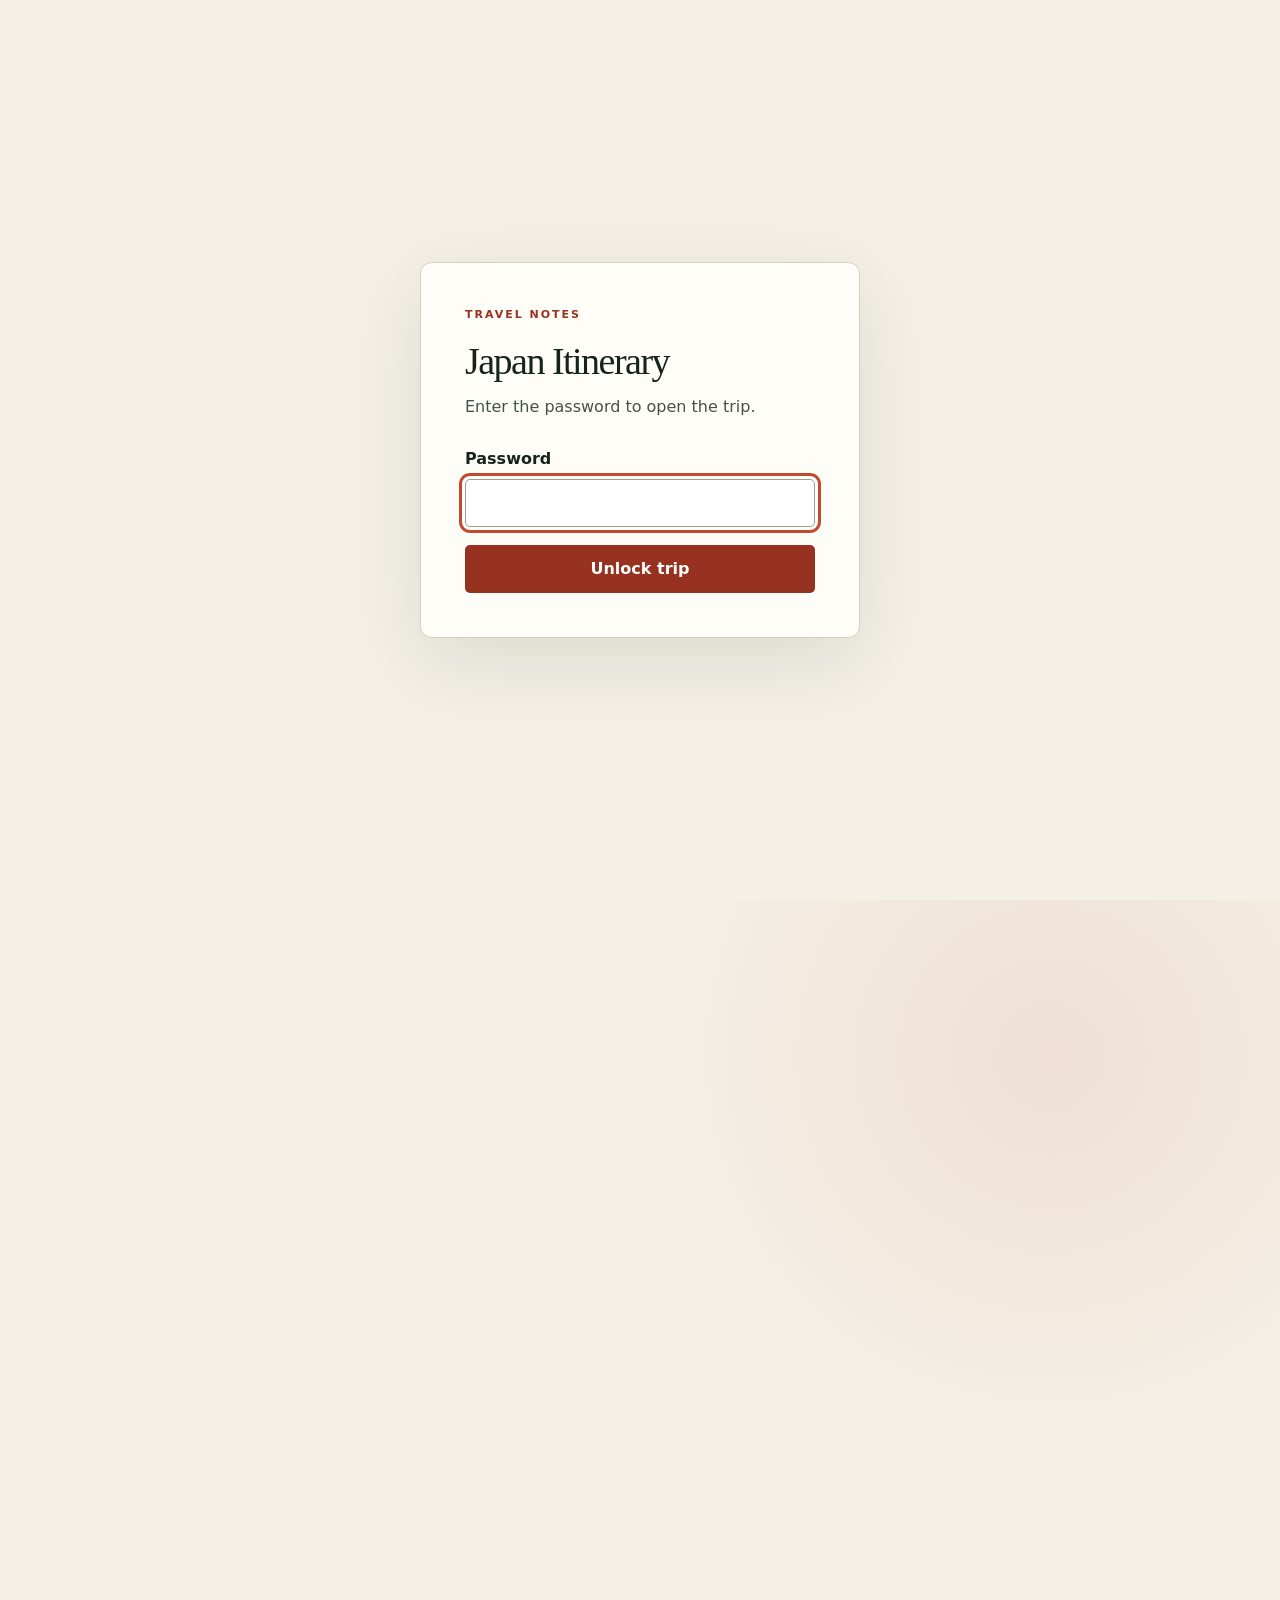
==== commit c90ff602: "build: regenerate examples/japan/activity-options.html with password prompt" ====
--- a/examples/japan/activity-options.html
+++ b/examples/japan/activity-options.html
@@ -8,8 +8,151 @@
 <meta content="Choose what matters. — Japan 2026 activity shortlist" property="og:title"/>
 <meta content="See what is already scheduled, compare standout nearby alternatives, and make your own picks." property="og:description"/>
 <meta content="website" property="og:type"/>
-<meta content="https://rogers-japan-2026-activity-chooser.muddy-puppy-8706.chatgpt.site/og.png" property="og:image"/><meta content="summary_large_image" name="twitter:card"/>
+<meta content="https://garcol123.github.io/itin-framework/og.png" property="og:image"/><meta content="summary_large_image" name="twitter:card"/>
 <title>Choose your Japan experiences — Fri 23 Oct to Fri 6 Nov</title>
+<style>
+html.trip-locked { overflow: hidden; }
+html.trip-locked body { visibility: hidden; }
+#trip-access-gate {
+  visibility: visible;
+  box-sizing: border-box;
+  width: min(440px, calc(100% - 40px));
+  max-height: calc(100dvh - 40px);
+  padding: clamp(28px, 6vw, 44px);
+  border: 1px solid #d8d0bf;
+  border-radius: 12px;
+  background: #fffdf8;
+  color: #17231d;
+  box-shadow: 0 24px 80px #17231d1a;
+  font: 16px/1.5 system-ui, sans-serif;
+}
+#trip-access-gate::backdrop { background: #f4f0e6; }
+#trip-access-gate .access-eyebrow {
+  margin: 0 0 18px;
+  color: #96321f;
+  font-size: 11px;
+  font-weight: 750;
+  letter-spacing: .18em;
+}
+#trip-access-gate h1 { margin: 0 0 12px; font: 38px/1.1 Georgia, serif; letter-spacing: -.04em; }
+#trip-access-gate .access-intro { margin: 0 0 28px; color: #455249; }
+#trip-access-gate label { display: block; margin-bottom: 8px; font-weight: 650; }
+#trip-access-gate input {
+  box-sizing: border-box;
+  width: 100%;
+  min-height: 48px;
+  padding: 10px 12px;
+  border: 1px solid #9b9f95;
+  border-radius: 5px;
+  background: white;
+  color: #17231d;
+  font: inherit;
+}
+#trip-access-gate button {
+  width: 100%;
+  min-height: 48px;
+  margin-top: 18px;
+  border: 0;
+  border-radius: 5px;
+  background: #96321f;
+  color: white;
+  font: 650 16px/1.4 system-ui, sans-serif;
+  cursor: pointer;
+}
+#trip-access-gate :focus-visible { outline: 3px solid #c44931; outline-offset: 3px; }
+#trip-access-error { margin: 10px 0 0; color: #96321f; font-size: 14px; }
+
+</style>
+<script>
+//<![CDATA[
+(() => {
+  const expected = "japan2026";
+  const storageKey = "japan-2026-access-v1";
+  const tripTitle = "Japan Itinerary";
+  // A casual browser-side deterrent; the static source remains public.
+  try {
+    if (sessionStorage.getItem(storageKey) === expected) return;
+  } catch (_) {
+    // Unlocking still works when browser storage is disabled.
+  }
+  document.documentElement.classList.add('trip-locked');
+
+  document.addEventListener('DOMContentLoaded', () => {
+    const dialog = document.createElement('dialog');
+    dialog.id = 'trip-access-gate';
+    dialog.setAttribute('aria-labelledby', 'trip-access-title');
+    dialog.setAttribute('aria-describedby', 'trip-access-intro');
+
+    const eyebrow = document.createElement('p');
+    eyebrow.className = 'access-eyebrow';
+    eyebrow.textContent = 'TRAVEL NOTES';
+    const title = document.createElement('h1');
+    title.id = 'trip-access-title';
+    title.textContent = tripTitle;
+    const intro = document.createElement('p');
+    intro.className = 'access-intro';
+    intro.id = 'trip-access-intro';
+    intro.textContent = 'Enter the password to open the trip.';
+
+    const form = document.createElement('form');
+    const label = document.createElement('label');
+    label.htmlFor = 'trip-access-password';
+    label.textContent = 'Password';
+    const input = document.createElement('input');
+    input.id = 'trip-access-password';
+    input.type = 'password';
+    input.autocomplete = 'current-password';
+    input.required = true;
+    input.autofocus = true;
+    input.setAttribute('aria-describedby', 'trip-access-error');
+    const error = document.createElement('p');
+    error.id = 'trip-access-error';
+    error.setAttribute('role', 'alert');
+    error.hidden = true;
+    error.textContent = 'That password is incorrect. Try again.';
+    const button = document.createElement('button');
+    button.type = 'submit';
+    button.textContent = 'Unlock trip';
+
+    form.append(label, input, error, button);
+    dialog.append(eyebrow, title, intro, form);
+    document.body.append(dialog);
+    dialog.addEventListener('cancel', (event) => event.preventDefault());
+    dialog.showModal();
+
+    input.addEventListener('input', () => {
+      input.removeAttribute('aria-invalid');
+      error.hidden = true;
+    });
+    form.addEventListener('submit', (event) => {
+      event.preventDefault();
+      if (input.value !== expected) {
+        error.hidden = false;
+        input.setAttribute('aria-invalid', 'true');
+        input.select();
+        return;
+      }
+      try {
+        sessionStorage.setItem(storageKey, expected);
+      } catch (_) {
+        // The current page can still be opened without persistent storage.
+      }
+      dialog.close();
+      dialog.remove();
+      document.documentElement.classList.remove('trip-locked');
+      window.dispatchEvent(new Event('resize'));
+      const heading = document.querySelector('main h1, header h1');
+      if (heading) {
+        heading.setAttribute('tabindex', '-1');
+        heading.focus({ preventScroll: true });
+      }
+    });
+  }, { once: true });
+
+})();
+//]]>
+</script>
+
 <style>
 :root {
   --ink: #17231d;
